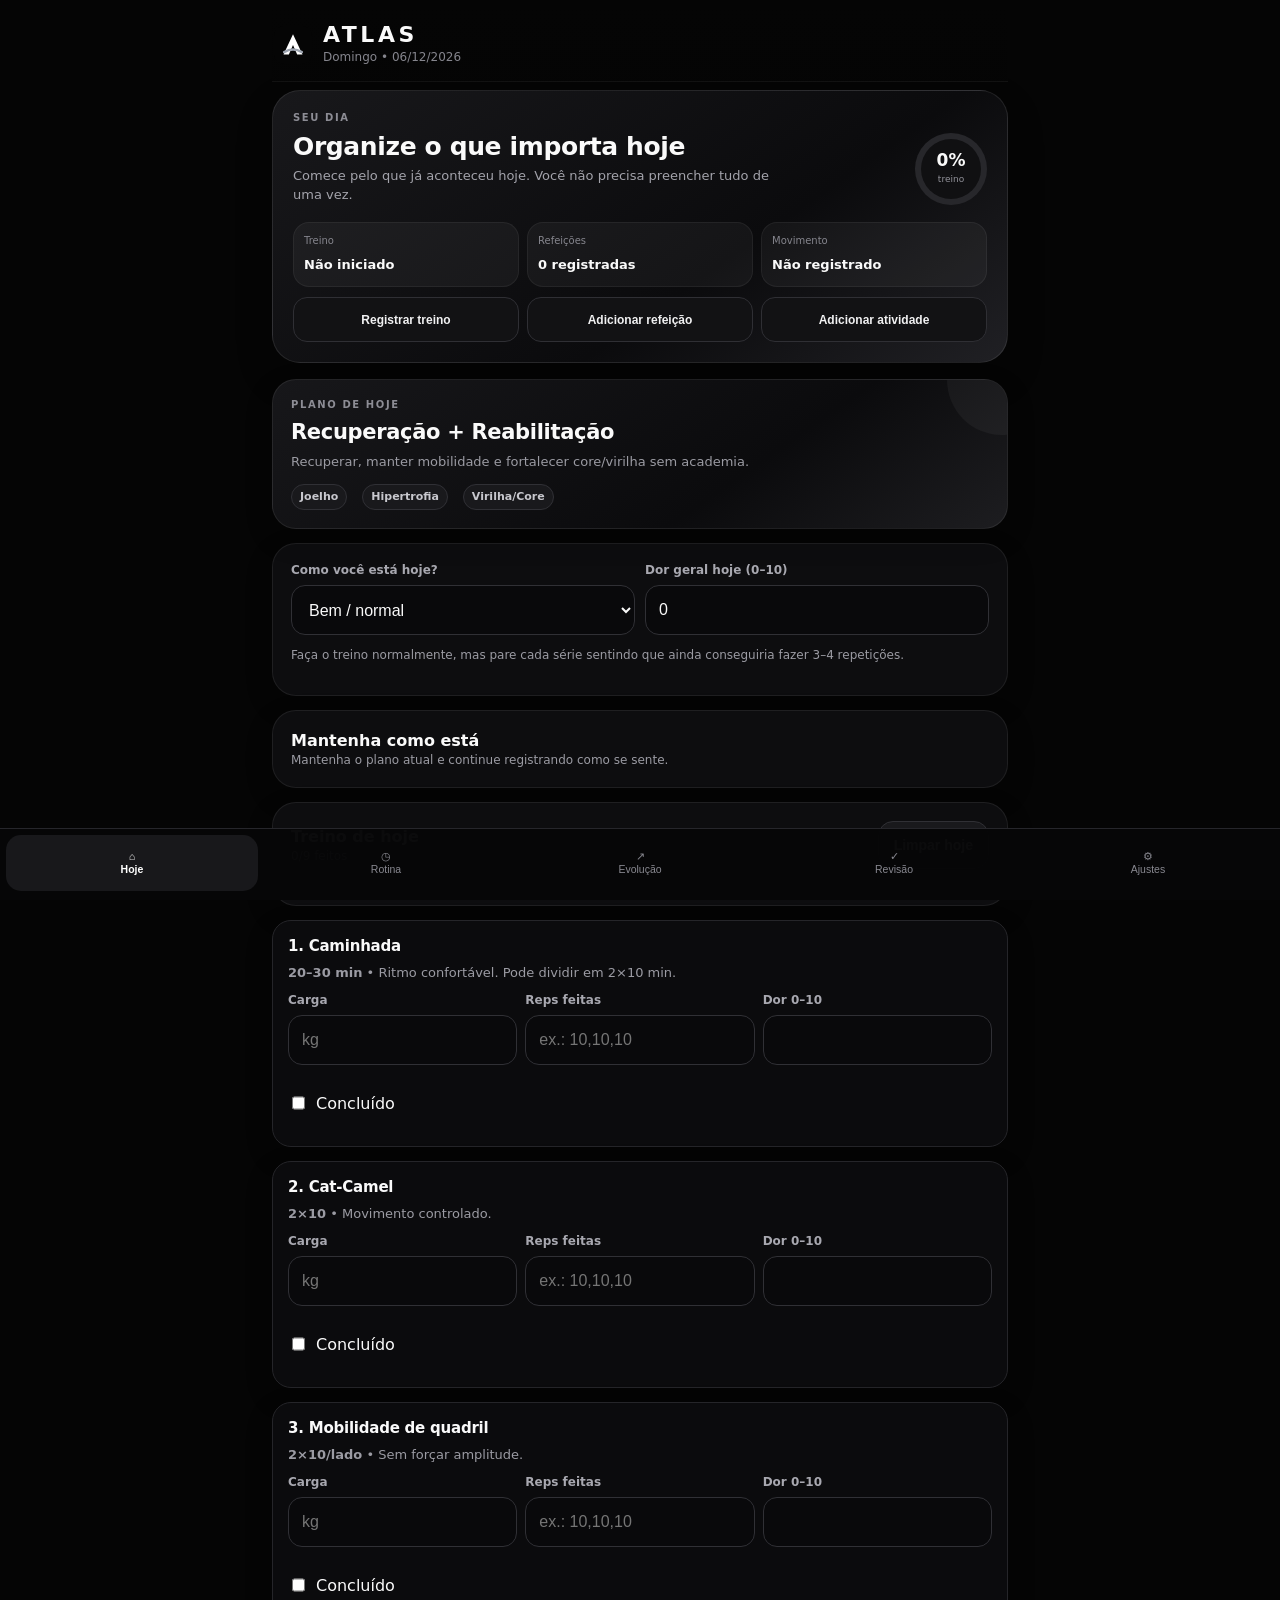
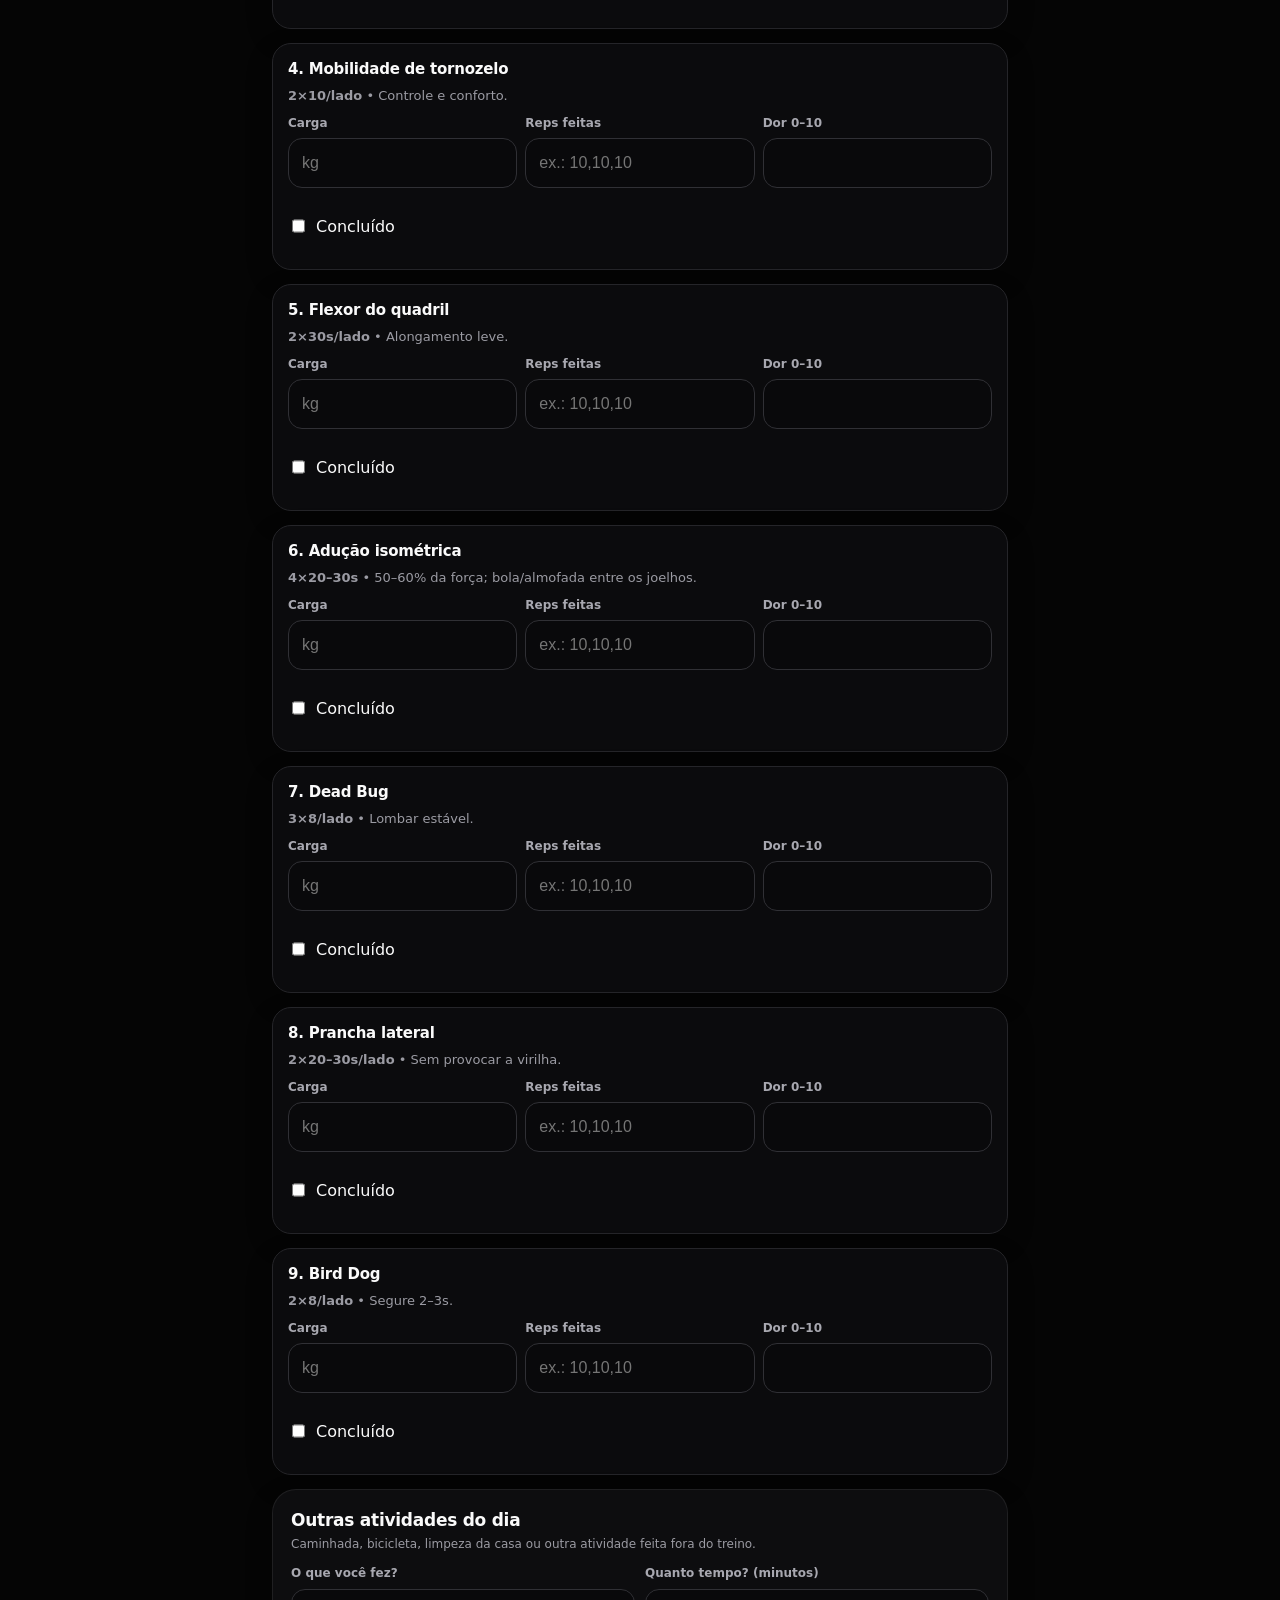
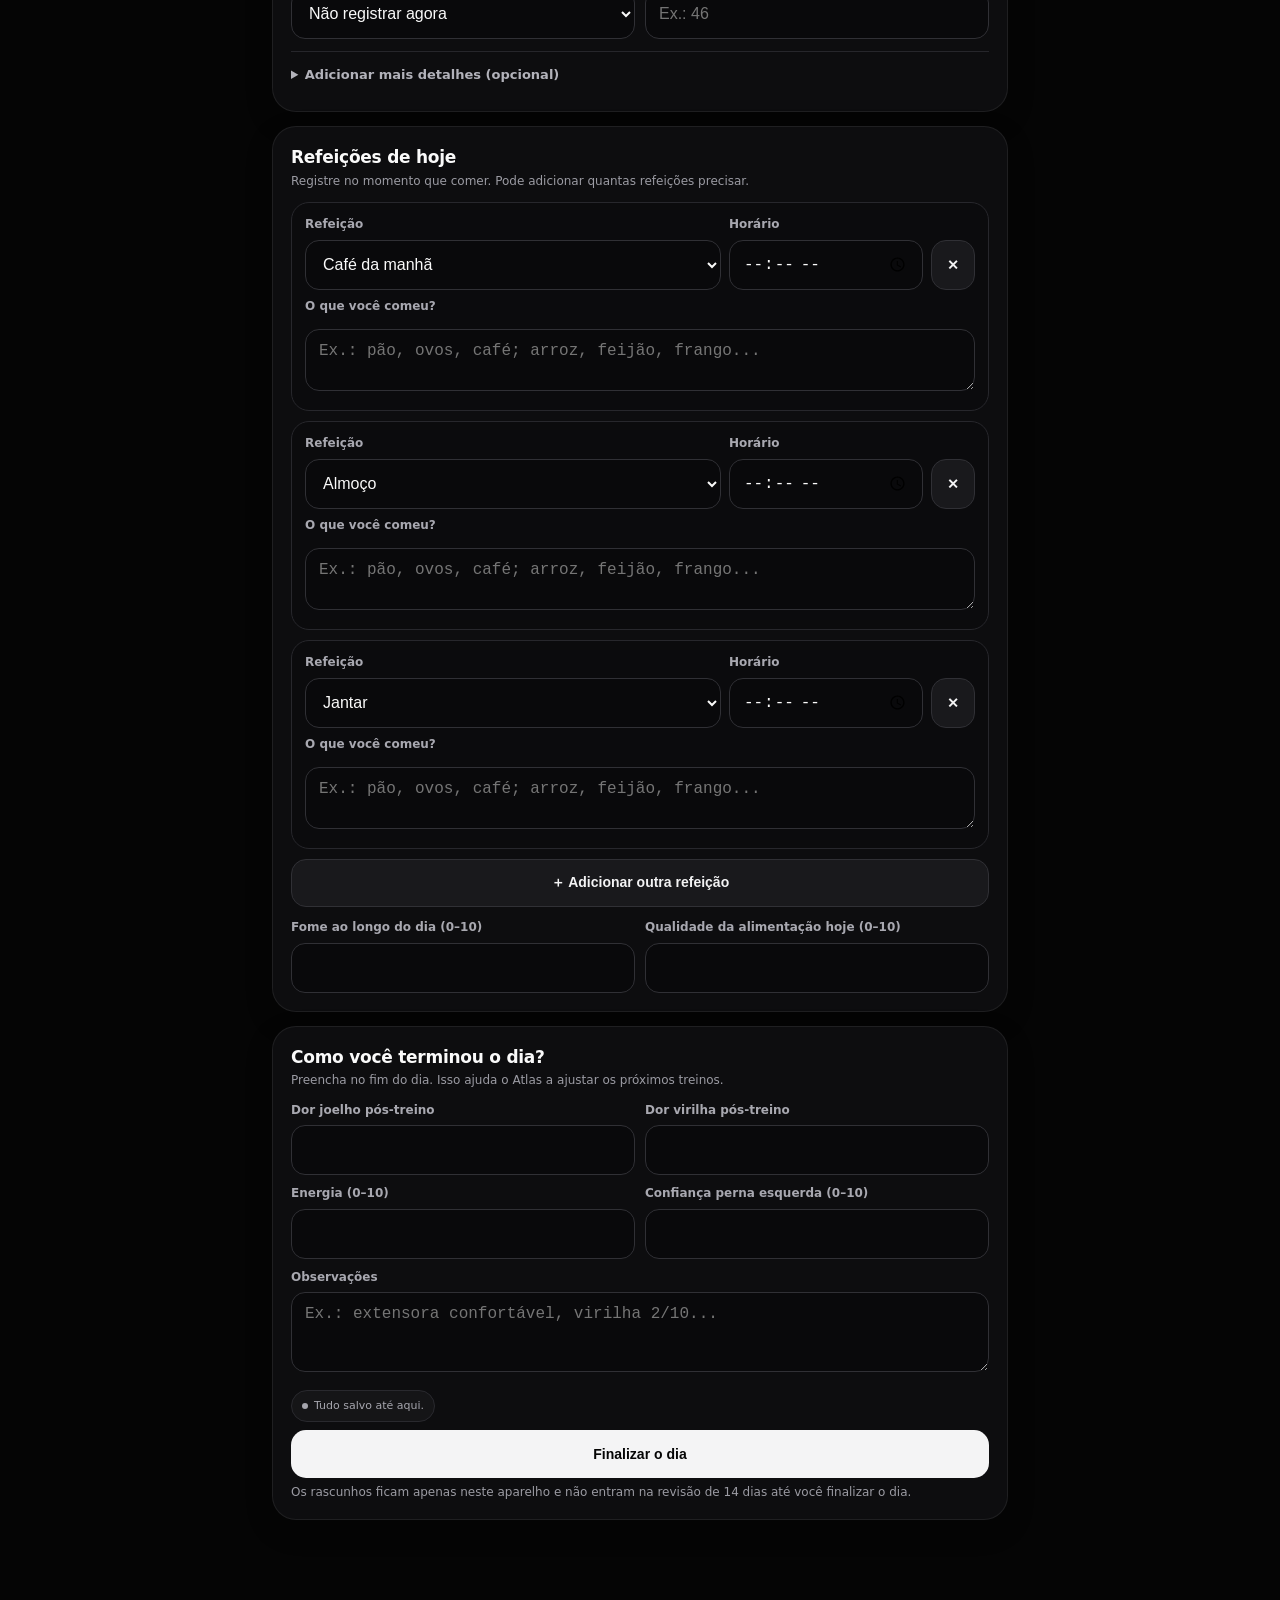
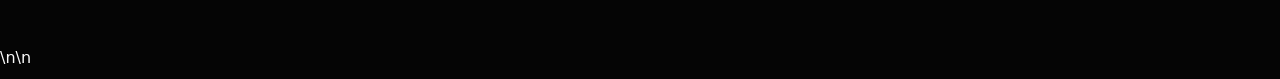
==== index.html @ 76e5fd18 "Atlas v4.0.1: adiciona OTA rápido direto do GitHub" ====
<!DOCTYPE html>
<html lang="pt-BR">
<head>
<script data-atlas-shell="4.0.1">
(()=>{
  try{
    const current="4.0.1";
    const cachedVersion=localStorage.getItem("atlasShellVersion")||"";
    const cachedHtml=localStorage.getItem("atlasShellHtml")||"";
    const parts=v=>String(v).split(".").map(n=>parseInt(n,10)||0);
    const newer=(a,b)=>{const A=parts(a),B=parts(b);for(let i=0;i<Math.max(A.length,B.length);i++){const x=A[i]||0,y=B[i]||0;if(x!==y)return x>y}return false};
    if(cachedHtml && cachedVersion && newer(cachedVersion,current)){
      document.open();document.write(cachedHtml);document.close();
    }
  }catch(e){}
})();
</script>
<meta charset="utf-8">
<meta name="viewport" content="width=device-width,initial-scale=1,viewport-fit=cover">
<meta name="theme-color" content="#050505">
<meta name="application-name" content="Atlas">
<meta name="apple-mobile-web-app-title" content="Atlas">
<title>Atlas</title>
<style>
:root{--bg:#0b1020;--card:#121a2d;--card2:#18223a;--text:#f8fafc;--muted:#9ca3af;--accent:#22c55e;--blue:#38bdf8;--warn:#f59e0b;--danger:#ef4444;--line:#26334f}
*{box-sizing:border-box} body{margin:0;font-family:system-ui,-apple-system,Segoe UI,Roboto,Arial,sans-serif;background:linear-gradient(180deg,#08111f,#0b1020 30%,#0b1020);color:var(--text)}
.app{max-width:820px;margin:auto;padding:14px 14px 90px} header{position:sticky;top:0;z-index:10;background:rgba(11,16,32,.94);backdrop-filter:blur(10px);padding:10px 0 12px}
h1{font-size:22px;margin:0 0 4px}.subtitle{color:var(--muted);font-size:13px}.card{background:var(--card);border:1px solid var(--line);border-radius:18px;padding:16px;margin:12px 0;box-shadow:0 8px 24px rgba(0,0,0,.18)}
.hero{background:linear-gradient(135deg,#172554,#0f172a 50%,#052e16)}.row{display:flex;gap:10px;flex-wrap:wrap}.metric{flex:1;min-width:130px;background:var(--card2);border-radius:14px;padding:12px}.metric b{display:block;font-size:22px;margin-top:3px}.small{font-size:12px;color:var(--muted)}
.tabs{display:flex;gap:8px;overflow:auto;padding:6px 0 2px}.tab{white-space:nowrap;border:1px solid var(--line);background:#0f172a;color:var(--text);padding:10px 13px;border-radius:999px;cursor:pointer}.tab.active{background:var(--accent);color:#07120a;border-color:var(--accent);font-weight:700}
section{display:none}section.active{display:block}.btn{border:0;border-radius:12px;padding:11px 14px;font-weight:700;cursor:pointer;background:var(--accent);color:#06220f}.btn.secondary{background:#24314e;color:var(--text)}.btn.warn{background:var(--warn);color:#241500}.btn.danger{background:var(--danger);color:white}.btn.full{width:100%}
.day-card{border-left:4px solid var(--blue)}.exercise{background:#0f172a;border:1px solid var(--line);border-radius:14px;padding:12px;margin:10px 0}.exercise.done{opacity:.62;border-color:#1f7a46}.exercise h4{margin:0 0 6px;font-size:15px}.meta{color:var(--muted);font-size:13px;margin-bottom:9px}
.exercise-grid{display:grid;grid-template-columns:1fr 1fr 1fr;gap:8px}input,select,textarea{width:100%;background:#0b1326;color:var(--text);border:1px solid #31405e;border-radius:10px;padding:9px}label{font-size:11px;color:var(--muted);display:block;margin-bottom:4px}.checkline{display:flex;align-items:center;gap:8px;margin-top:10px}.checkline input{width:auto}
.badge{display:inline-block;padding:4px 8px;border-radius:999px;font-size:11px;font-weight:700;margin-right:5px}.green{background:#143d25;color:#86efac}.yellow{background:#4b350c;color:#fde68a}.red{background:#4c1515;color:#fecaca}.blue{background:#103349;color:#bae6fd}.progress{height:10px;background:#1c2944;border-radius:99px;overflow:hidden}.progress>div{height:100%;background:linear-gradient(90deg,var(--accent),var(--blue));width:0}.notice{border-left:4px solid var(--warn);background:#2b210c;padding:12px;border-radius:12px;color:#fde7aa}.grid2{display:grid;grid-template-columns:1fr 1fr;gap:10px}
table{width:100%;border-collapse:collapse;font-size:13px}th,td{border-bottom:1px solid var(--line);padding:9px;text-align:left}th{color:#cbd5e1}.bottomnav{position:fixed;bottom:0;left:0;right:0;background:rgba(9,14,28,.97);border-top:1px solid var(--line);display:flex;justify-content:center;z-index:20}.bottomnav button{flex:1;max-width:170px;background:none;border:0;color:#cbd5e1;padding:12px 6px;font-size:12px}.bottomnav button.active{color:#86efac;font-weight:800}hr{border:0;border-top:1px solid var(--line);margin:16px 0}
@media(max-width:560px){.exercise-grid,.grid2{grid-template-columns:1fr}.app{padding-left:10px;padding-right:10px}.metric{min-width:46%}}

.update-toast{position:fixed;left:12px;right:12px;bottom:72px;z-index:50;max-width:796px;margin:auto;background:#172554;border:1px solid #3b82f6;border-radius:14px;padding:12px;box-shadow:0 10px 30px rgba(0,0,0,.35);display:none;align-items:center;gap:10px}.update-toast.show{display:flex}.update-toast .msg{flex:1;font-size:13px}.version-pill{display:inline-block;font-size:11px;padding:3px 7px;border-radius:999px;background:#0f2f1f;color:#86efac;margin-left:6px}

.routine-line{display:grid;grid-template-columns:96px 1fr;gap:10px;padding:10px 0;border-bottom:1px solid var(--line)}
.routine-line:last-child{border-bottom:0}.routine-time{font-weight:800;color:#bae6fd}
.adaptive-banner{border-left:4px solid var(--accent);background:#10281d;padding:12px;border-radius:12px;margin:12px 0}
.review-good{border-left-color:var(--accent)}.review-watch{border-left-color:var(--warn);background:#2b210c}.review-recovery{border-left-color:var(--danger);background:#351616}
.review-grid{display:grid;grid-template-columns:repeat(2,1fr);gap:8px}.review-stat{background:var(--card2);padding:10px;border-radius:12px}
.copybox{white-space:pre-wrap;background:#0b1326;border:1px solid #31405e;border-radius:12px;padding:10px;font-size:12px;color:#dbeafe}
@media(max-width:560px){.routine-line{grid-template-columns:80px 1fr}.review-grid{grid-template-columns:1fr 1fr}}


.brand{display:flex;align-items:center;gap:10px;margin-bottom:4px}
.brand-mark{width:34px;height:34px;flex:0 0 34px}
.brand-name{font-size:24px;font-weight:900;letter-spacing:.14em;line-height:1}
.brand-meta{display:flex;align-items:center;gap:8px}


/* Atlas v4.0.1 — identidade monocromática */
:root{--bg:#050505;--card:#101010;--card2:#18181b;--text:#fafafa;--muted:#a1a1aa;--accent:#f4f4f5;--blue:#d4d4d8;--warn:#a3a3a3;--danger:#737373;--line:#2a2a2e}
body{background:#050505;color:var(--text)}
header{background:rgba(5,5,5,.96);border-bottom:1px solid #18181b}
.card{background:#101010;border-color:#27272a;box-shadow:0 8px 24px rgba(0,0,0,.28)}
.hero{background:linear-gradient(145deg,#171717,#0a0a0a 68%,#202020)}
.metric,.review-stat{background:#18181b}
.tab{background:#111113;border-color:#303036;color:#d4d4d8}
.tab.active{background:#f4f4f5;color:#050505;border-color:#f4f4f5}
.btn{background:#f4f4f5;color:#050505}
.btn.secondary{background:#27272a;color:#fafafa;border:1px solid #3f3f46}
.btn.warn{background:#a3a3a3;color:#050505}
.btn.danger{background:#3f3f46;color:#fff;border:1px solid #71717a}
.day-card{border-left-color:#d4d4d8}
.exercise{background:#0b0b0c;border-color:#27272a}
.exercise.done{opacity:.72;border-color:#737373}
input,select,textarea{background:#09090b;color:#fafafa;border-color:#3f3f46}
.green,.yellow,.red,.blue{background:#1c1c1f;color:#e4e4e7;border:1px solid #3f3f46}
.progress{background:#27272a}
.progress>div{background:linear-gradient(90deg,#a1a1aa,#fafafa)}
.notice{border-left-color:#a3a3a3;background:#171717;color:#e5e5e5}
.bottomnav{background:rgba(5,5,5,.98);border-top-color:#27272a}
.bottomnav button{color:#a1a1aa}
.bottomnav button.active{color:#fff}
.update-toast{background:#111;border-color:#71717a}
.version-pill{background:#27272a;color:#e4e4e7;border:1px solid #3f3f46}
.routine-time{color:#f4f4f5}
.adaptive-banner,.review-good,.review-watch,.review-recovery{border-left-color:#a3a3a3;background:#171717}
.copybox{background:#09090b;border-color:#3f3f46;color:#e4e4e7}
.brand-mark rect{fill:#050505}.brand-mark path:first-of-type{fill:#fff}


/* Atlas v4.0.1 — responsividade e áreas seguras */
html,body{width:100%;min-height:100%;overflow-x:hidden}
body{-webkit-text-size-adjust:100%;text-size-adjust:100%}
.app{width:100%;max-width:820px;margin:0 auto;padding:12px 12px 104px}
header{top:0;padding:8px 0 10px;margin:0}
.brand{min-height:48px;gap:9px;margin-bottom:7px}
.brand-mark{width:36px;height:36px;flex-basis:36px}
.brand-meta{flex-wrap:wrap;row-gap:4px;column-gap:8px}
.brand-name{font-size:22px;letter-spacing:.13em}
.version-pill{margin-left:0}
.tabs{gap:8px;padding:8px 0 5px;scrollbar-width:none;-webkit-overflow-scrolling:touch;scroll-snap-type:x proximity}
.tabs::-webkit-scrollbar{display:none}
.tab{flex:0 0 auto;min-height:44px;padding:10px 16px;font-size:15px;scroll-snap-align:start}
.card{overflow-wrap:anywhere}
input,select,textarea{font-size:16px;min-height:50px;padding:12px}
textarea{min-height:96px;resize:vertical}
.bottomnav{min-height:66px;align-items:stretch;padding:6px 2px 8px}
.bottomnav button{min-width:0;max-width:none;padding:7px 2px;font-size:10.5px;line-height:1.18;white-space:nowrap;overflow:hidden;text-overflow:ellipsis}
.update-toast{bottom:82px}
@media(max-width:560px){
  .app{padding:10px 10px 100px}
  header{padding-top:6px}
  .brand{min-height:46px}
  .brand-name{font-size:21px}
  .brand-mark{width:34px;height:34px;flex-basis:34px}
  .version-pill{font-size:10px;padding:3px 6px}
  .tab{padding:10px 15px;font-size:14.5px}
  .card{padding:15px;border-radius:16px}
  .bottomnav{min-height:64px}
  .bottomnav button{font-size:10px}
}
@media(max-width:380px){
  .app{padding-left:8px;padding-right:8px}
  .brand-name{font-size:20px}
  .tab{padding:9px 13px;font-size:14px}
  .bottomnav button{font-size:9.5px;padding-left:1px;padding-right:1px}
}


.meal-row{background:#0b0b0c;border:1px solid #27272a;border-radius:14px;padding:12px;margin:10px 0}
.meal-head{display:grid;grid-template-columns:minmax(0,1.5fr) minmax(105px,.7fr) auto;gap:8px;align-items:end}
.meal-remove{min-width:44px;height:50px;padding:0 12px}
.meal-row textarea{margin-top:8px}
@media(max-width:560px){
  .meal-head{grid-template-columns:1fr 120px auto}
}
@media(max-width:390px){
  .meal-head{grid-template-columns:1fr 108px auto;gap:6px}
  .meal-remove{min-width:42px;padding:0 9px}
}


/* Atlas v4.0.1 — interface simples e orientada ao dia */
:root{
 --bg:#050505;--surface:#0d0d0f;--surface2:#151518;--surface3:#1d1d21;
 --text:#fafafa;--muted:#9b9ba3;--subtle:#707078;--line:#29292e;
 --accent:#f4f4f5;--ink:#080808;
}
html{scroll-behavior:smooth}
body{background:#050505;color:var(--text);line-height:1.45}
.app{max-width:760px;padding:10px 12px 112px}
header{background:linear-gradient(180deg,rgba(5,5,5,.99),rgba(5,5,5,.93));border-bottom:1px solid rgba(255,255,255,.05);padding:8px 2px 9px}
.tabs{display:none!important}
.brand{min-height:54px;margin:0;gap:11px}.brand-mark{width:38px;height:38px;flex-basis:38px}
.brand-name{font-size:22px;letter-spacing:.16em}.brand .subtitle{font-size:12px;color:#85858d;margin-top:3px}
.version-pill{display:none}
.card{background:var(--surface);border:1px solid rgba(255,255,255,.075);border-radius:24px;padding:18px;margin:14px 0;box-shadow:0 10px 28px rgba(0,0,0,.18)}
.hero{background:linear-gradient(145deg,#17171a,#0b0b0d 64%,#1d1d20)}
h2,h3,h4{letter-spacing:-.015em}h3{font-size:17px}.small{color:var(--muted);line-height:1.45}
label{font-size:12px;color:#a8a8b0;font-weight:650;margin-bottom:6px}
input,select,textarea{background:#09090b;border:1px solid #303035;border-radius:14px;min-height:50px;padding:12px 13px;font-size:16px}
input:focus,select:focus,textarea:focus{outline:none;border-color:#6b6b74;background:#0d0d10}
.btn{border-radius:15px;min-height:48px;padding:12px 15px;font-size:14px}.btn.secondary{background:#19191c;border-color:#303035;color:#f3f3f4}
.btn.danger{background:#18181a;border-color:#343438;color:#d9d9dd}.btn:disabled{opacity:.5}
.lifestyle-hero{margin:8px 0 16px;padding:20px;border-radius:28px;background:linear-gradient(145deg,#18181b 0%,#0b0b0d 62%,#202024 100%);border:1px solid rgba(255,255,255,.09);box-shadow:0 16px 36px rgba(0,0,0,.24)}
.eyebrow{font-size:10px;font-weight:800;letter-spacing:.16em;text-transform:uppercase;color:#8d8d95}
.hero-row{display:flex;align-items:center;justify-content:space-between;gap:18px;margin-top:7px}.hero-row h2{font-size:25px;line-height:1.08;margin:0 0 7px}
.hero-copy{font-size:13px;color:#a3a3ab;max-width:490px}
.workout-ring{width:72px;height:72px;flex:0 0 72px;border-radius:50%;display:grid;place-items:center;background:conic-gradient(#f4f4f5 var(--ring,0%),#27272b 0);position:relative}
.workout-ring:after{content:"";position:absolute;inset:6px;border-radius:50%;background:#101012}.workout-ring>div{position:relative;z-index:1;text-align:center;line-height:1}
.workout-ring strong{display:block;font-size:17px}.workout-ring span{font-size:9px;color:#92929a}
.snapshot-grid{display:grid;grid-template-columns:repeat(3,1fr);gap:8px;margin-top:17px}
.snapshot-item{background:rgba(255,255,255,.045);border:1px solid rgba(255,255,255,.06);border-radius:16px;padding:11px 10px}
.snapshot-item span{display:block;font-size:10px;color:#85858d;margin-bottom:4px}.snapshot-item b{font-size:13px;font-weight:750}
.quick-actions{display:grid;grid-template-columns:repeat(3,1fr);gap:8px;margin-top:10px}
.quick-action{min-height:45px;border:1px solid #2f2f34;background:#121214;color:#f1f1f2;border-radius:14px;font-weight:750;font-size:12px;padding:9px 8px}
.quick-action:active{transform:scale(.985)}
.focus-card{position:relative;overflow:hidden}.focus-card:before{content:"";position:absolute;width:110px;height:110px;border-radius:50%;right:-50px;top:-55px;background:rgba(255,255,255,.045)}
.focus-card h2{font-size:21px}.focus-card .badge{background:#19191c;color:#c8c8ce;border-color:#303035}
.section-heading{display:flex;align-items:flex-start;justify-content:space-between;gap:12px;margin-bottom:12px}.section-heading h3{margin:0 0 3px}
.save-state{display:inline-flex;align-items:center;gap:6px;margin-top:12px;padding:7px 10px;background:#151517;border:1px solid #29292e;border-radius:999px;font-size:11px;color:#a6a6ae}
.save-state:before{content:"";width:6px;height:6px;border-radius:50%;background:#a5a5ad}
.progress{height:8px;background:#242428}.progress>div{background:#f5f5f5}
.exercise{background:#0b0b0d;border-color:#252529;border-radius:19px;padding:15px}.exercise h4{font-size:15px}.exercise.done{opacity:.66}.checkline input{accent-color:#f4f4f5}
.meal-row{background:#0b0b0d;border-color:#27272c;border-radius:18px;padding:13px}
.optional-details{margin-top:12px;border-top:1px solid #26262b;padding-top:10px}.optional-details summary{cursor:pointer;color:#b2b2ba;font-weight:750;font-size:13px;padding:4px 0 9px}
.section-switch{position:sticky;top:70px;z-index:8;display:grid;grid-template-columns:1fr 1fr;gap:4px;background:rgba(12,12,14,.94);backdrop-filter:blur(12px);border:1px solid #28282c;border-radius:16px;padding:4px;margin:8px 0 14px}
.section-switch button{border:0;background:transparent;color:#92929a;border-radius:12px;min-height:40px;font-weight:750}.section-switch button.active{background:#f2f2f3;color:#080808}
.settings-intro h2{font-size:22px;margin:3px 0 6px}
.settings-fold{padding:0;overflow:hidden}.settings-fold details{padding:0}.settings-fold summary{list-style:none;cursor:pointer;padding:17px 18px;font-weight:800;display:flex;align-items:center;justify-content:space-between}
.settings-fold summary::-webkit-details-marker{display:none}.settings-fold summary:after{content:"›";font-size:22px;color:#8d8d95;transform:rotate(90deg);transition:.15s}.settings-fold details[open] summary:after{transform:rotate(-90deg)}
.settings-body{padding:0 18px 18px;border-top:1px solid #242429}.settings-body>.small:first-child{margin-top:14px}
.bottomnav{min-height:72px;padding:6px 6px 9px;background:rgba(7,7,8,.98);border-top:1px solid #26262b;gap:2px}
.bottomnav button{max-width:none;min-width:0;min-height:54px;border-radius:15px;padding:6px 2px;color:#888890;font-size:10.5px;line-height:1.2}
.bottomnav button.active{background:#18181b;color:#fff;font-weight:800}
.notice{background:#121214;border-left:0;border:1px solid #2c2c31;color:#d8d8dd}
.review-grid{gap:8px}.review-stat{background:#151518;border:1px solid #252529;border-radius:16px;padding:11px}
table{font-size:12.5px}th{color:#a9a9b0}th,td{padding:10px 7px}
@media(max-width:560px){
 .app{padding:8px 10px 108px}.card{padding:16px;border-radius:21px}.lifestyle-hero{padding:18px}
 .hero-row h2{font-size:23px}.workout-ring{width:66px;height:66px;flex-basis:66px}
 .snapshot-grid{grid-template-columns:repeat(3,1fr)}.snapshot-item{padding:10px 8px}.snapshot-item b{font-size:12px}
 .quick-action{font-size:11.5px}.bottomnav button{font-size:10px}
}
@media(max-width:390px){.hero-row{gap:10px}.snapshot-grid{grid-template-columns:1fr 1fr}.quick-actions{grid-template-columns:1fr 1fr}.quick-action:last-child{grid-column:1/-1}}

</style>

<link rel="manifest" href="./manifest-v301.webmanifest?v=302">
<link rel="icon" href="./assets/icons/icon-atlas-v301-192.png?v=302" type="image/png">
<link rel="apple-touch-icon" href="./assets/icons/icon-atlas-v301-192.png?v=302">
<meta name="mobile-web-app-capable" content="yes">
<meta name="apple-mobile-web-app-capable" content="yes">
<meta name="apple-mobile-web-app-status-bar-style" content="black-translucent">
</head>
<body>
<div class="app">
<header><div class="brand"><svg class="brand-mark" viewBox="0 0 64 64" aria-hidden="true"><rect width="64" height="64" rx="16" fill="#050505"/><path d="M16 48 32 14 48 48h-9l-7-16-7 16z" fill="#fff"/><path d="M17 44Q32 35 47 44" fill="none" stroke="#9ca3af" stroke-width="4" stroke-linecap="round"/></svg><div><div class="brand-meta"><div class="brand-name">ATLAS</div><span class="version-pill" id="appVersion">v4.0.1</span></div><div class="subtitle" id="todayLabel"></div></div></div><div class="tabs"><button class="tab active" data-tab="home">Hoje</button><button class="tab" data-tab="week">Semana</button><button class="tab" data-tab="routine">Rotina</button><button class="tab" data-tab="progress">Progresso</button><button class="tab" data-tab="review">14 dias</button><button class="tab" data-tab="settings">Ajustes</button></div></header>
<section id="home" class="active">
<div class="lifestyle-hero" id="daySummary">
  <div class="eyebrow">Seu dia</div>
  <div class="hero-row">
    <div>
      <h2 id="summaryGreeting">Organize o que importa hoje</h2>
      <div class="hero-copy" id="summaryMessage">Registre aos poucos. O Atlas salva seu rascunho automaticamente.</div>
    </div>
    <div class="workout-ring" id="summaryRing" style="--ring:0%"><div><strong id="summaryPercent">0%</strong><span>treino</span></div></div>
  </div>
  <div class="snapshot-grid">
    <div class="snapshot-item"><span>Treino</span><b id="summaryWorkout">Não iniciado</b></div>
    <div class="snapshot-item"><span>Refeições</span><b id="summaryMeals">0 registradas</b></div>
    <div class="snapshot-item"><span>Movimento</span><b id="summaryActivity">Não registrado</b></div>
  </div>
  <div class="quick-actions">
    <button type="button" class="quick-action" data-scroll="todayWorkout">Registrar treino</button>
    <button type="button" class="quick-action" data-scroll="mealsCard">Adicionar refeição</button>
    <button type="button" class="quick-action" data-scroll="activityCard">Adicionar atividade</button>
  </div>
</div>
<div class="card hero focus-card"><div class="eyebrow">Plano de hoje</div><h2 id="todayTitle" style="margin:4px 0 6px"></h2><div id="todayObjective" class="subtitle"></div><div class="row" style="margin-top:12px"><span class="badge green">Joelho</span><span class="badge blue">Hipertrofia</span><span class="badge yellow">Virilha/Core</span></div></div>
<div class="card"><div class="grid2"><div><label>Como você está hoje?</label><select id="sleepMode"><option value="normal">Bem / normal</option><option value="tired">Cansado</option><option value="exhausted">Muito cansado</option></select></div><div><label>Dor geral hoje (0–10)</label><input id="dailyPain" type="number" min="0" max="10" value="0"></div></div><p class="small" id="sleepAdvice"></p></div>
<div id="adaptiveHome"></div><div class="card" id="workoutProgressCard"><div style="display:flex;justify-content:space-between;align-items:center;gap:12px"><div><b>Treino de hoje</b><div class="small" id="progressText"></div></div><button class="btn secondary" id="resetToday">Limpar hoje</button></div><div class="progress" style="margin-top:10px"><div id="progressBar"></div></div></div>
<div id="todayWorkout"></div>
<div class="card" id="activityCard">
  <div class="section-heading"><div><h3>Outras atividades do dia</h3><div class="small">Caminhada, bicicleta, limpeza da casa ou outra atividade feita fora do treino.</div></div></div>
  <div class="grid2">
    <div><label>O que você fez?</label>
      <select id="extraActivityType">
        <option value="">Não registrar agora</option>
        <option value="Caminhada">Caminhada</option><option value="Bicicleta">Bicicleta</option>
        <option value="Futebol">Futebol</option><option value="Limpeza da casa">Limpeza da casa</option><option value="Outro">Outro</option>
      </select>
    </div>
    <div><label>Quanto tempo? (minutos)</label><input id="extraActivityMin" type="number" min="0" step="1" placeholder="Ex.: 46"></div>
  </div>
  <details class="optional-details">
    <summary>Adicionar mais detalhes (opcional)</summary>
    <div class="grid2">
      <div><label>Intensidade</label><select id="extraActivityIntensity"><option value="">Não informar</option><option value="Leve">Leve</option><option value="Moderada">Moderada</option><option value="Intensa">Intensa</option></select></div>
      <div><label>Distância total (km)</label><input id="extraActivityKm" type="number" min="0" step="0.1" placeholder="Ex.: 3,2"></div>
      <div><label>Quantas vezes / trechos?</label><input id="extraActivityBouts" type="number" min="1" step="1" placeholder="Ex.: 4"></div>
      <div><label>Quanto cansou? (0–10)</label><input id="extraActivityRpe" type="number" min="0" max="10" step="1" placeholder="Opcional"></div>
    </div>
    <label style="margin-top:10px">Observação</label><textarea id="extraActivityNotes" rows="2" placeholder="Ex.: fui e voltei do trabalho a pé durante o dia."></textarea>
  </details>
</div><div class="card" id="mealsCard">
  <div class="section-heading"><div><h3>Refeições de hoje</h3><div class="small">Registre no momento que comer. Pode adicionar quantas refeições precisar.</div></div></div>
  <div id="mealList"></div>
  <button class="btn secondary full" id="addMealBtn" type="button">＋ Adicionar outra refeição</button>
  <div class="grid2" style="margin-top:12px">
    <div><label>Fome ao longo do dia (0–10)</label><input id="hungerDay" type="number" min="0" max="10"></div>
    <div><label>Qualidade da alimentação hoje (0–10)</label><input id="foodQuality" type="number" min="0" max="10"></div>
  </div>
</div><div class="card" id="checkoutCard"><div class="section-heading"><div><h3>Como você terminou o dia?</h3><div class="small">Preencha no fim do dia. Isso ajuda o Atlas a ajustar os próximos treinos.</div></div></div><div class="grid2"><div><label>Dor joelho pós-treino</label><input id="kneePost" type="number" min="0" max="10"></div><div><label>Dor virilha pós-treino</label><input id="groinPost" type="number" min="0" max="10"></div><div><label>Energia (0–10)</label><input id="energyPost" type="number" min="0" max="10"></div><div><label>Confiança perna esquerda (0–10)</label><input id="leftConfidence" type="number" min="0" max="10"></div></div><label style="margin-top:10px">Observações</label><textarea id="dailyNotes" rows="3" placeholder="Ex.: extensora confortável, virilha 2/10..."></textarea><div id="draftStatus" class="save-state" aria-live="polite">Tudo salvo até aqui.</div><button class="btn full" id="saveDay" style="margin-top:8px">Finalizar o dia</button><div class="small" style="margin-top:6px">Os rascunhos ficam apenas neste aparelho e não entram na revisão de 14 dias até você finalizar o dia.</div></div>
</section>
<section id="week"></section>

<section id="routine">
  <div class="lifestyle-hero">
    <div class="eyebrow">Sua rotina</div>
    <div class="hero-row"><div><h2>Veja o dia e a semana sem complicação</h2><div class="hero-copy">Trabalho, treino, Duolingo, limpeza da casa e tempo livre organizados em um só lugar.</div></div></div>
  </div>
  <div class="card">
    <div class="section-heading"><div><h3>Preferências do dia</h3><div class="small">O Atlas usa isso para encaixar sua rotina de forma realista.</div></div></div>
    <div class="grid2">
      <div><label>Horário de almoço mais provável</label><select id="lunchSlot"><option value="12-13">12h–13h</option><option value="13-14">13h–14h</option></select></div>
      <div><label>Tempo para League of Legends</label><select id="lolGoal"><option value="2">2 partidas</option><option value="3">2–3 partidas</option></select></div>
    </div>
  </div>
  <div class="section-switch" id="routineSwitch">
    <button type="button" class="active" data-routine-view="agenda">Agenda</button>
    <button type="button" data-routine-view="training">Treinos da semana</button>
  </div>
  <div id="routineAgendaView"><div id="routineCards"></div></div>
  <div id="routineTrainingView" hidden><div id="weekCards"></div></div>
</section>

<section id="review">
  <div class="lifestyle-hero">
    <div class="eyebrow">A cada 14 dias</div>
    <div class="hero-row"><div><h2>Veja o que está funcionando</h2><div class="hero-copy">O Atlas junta seus registros de treino, dor, cansaço, alimentação e outras atividades para decidir se é melhor manter, avançar aos poucos ou reduzir o ritmo.</div></div></div>
  </div>
  <div id="reviewStatus"></div>
  <div class="card">
    <div class="section-heading"><div><h3>Fazer revisão agora</h3><div class="small">Você também pode esperar a revisão automática de sábado.</div></div></div>
    <button class="btn full" id="runReviewNow">Revisar os últimos 14 dias</button>
    <button class="btn secondary full" id="copyReview" style="margin-top:8px">Copiar resumo para analisar no ChatGPT</button>
  </div>
  <div class="card"><div class="section-heading"><div><h3>Revisões anteriores</h3><div class="small">Um histórico simples das últimas decisões do Atlas.</div></div></div><div id="reviewHistory"></div></div>
</section>

<section id="progress">
  <div class="lifestyle-hero">
    <div class="eyebrow">Evolução</div>
    <div class="hero-row"><div><h2>Acompanhe mudanças ao longo do tempo</h2><div class="hero-copy">Você não precisa preencher tudo sempre. Registre medidas quando fizer sentido e acompanhe os dias que já finalizou.</div></div></div>
  </div>
  <div class="card">
    <div class="section-heading"><div><h3>Registrar medidas</h3><div class="small">Use a mesma forma de medir para facilitar a comparação.</div></div></div>
    <div class="grid2"><div><label>Peso (kg)</label><input id="bodyWeight" type="number" step="0.1"></div><div><label>Coxa esquerda (cm)</label><input id="leftThigh" type="number" step="0.1"></div><div><label>Coxa direita (cm)</label><input id="rightThigh" type="number" step="0.1"></div><div><label>Cintura (cm)</label><input id="waist" type="number" step="0.1"></div></div>
    <button class="btn full" id="saveMeasures" style="margin-top:10px">Salvar medidas</button>
  </div>
  <div class="card"><div class="section-heading"><div><h3>Últimos registros</h3><div class="small">Treinos finalizados e medidas mais recentes.</div></div></div><div id="history"></div></div>
  <div class="card notice"><b>Quando não vale a pena insistir:</b><br>se a dor aumentar, chegar a 5/10 ou mais, durar pior por mais de 24 horas, aparecer inchaço no joelho ou surgir caroço/inchaço na virilha, pare de forçar e procure avaliação presencial.</div>
</section>
<section id="settings">
  <div class="lifestyle-hero settings-intro">
    <div class="eyebrow">Ajustes</div>
    <h2>Controle o Atlas sem termos técnicos</h2>
    <div class="hero-copy">As opções menos usadas ficam fechadas para deixar esta tela mais simples.</div>
  </div>

  <div class="card settings-fold" id="manualUpdateCard"><details open><summary>Atualizar o Atlas</summary><div class="settings-body">
    <div class="small">Versão neste aparelho: <b id="manualCurrentVersion">v4.0.1</b>. O Atlas consulta diretamente o repositório para não depender da demora do GitHub Pages. Seus registros não são apagados.</div>
    <button class="btn full" id="forceUpdateBtn" type="button" style="margin-top:12px">Buscar atualização</button>
    <div class="small" id="manualUpdateStatus" style="margin-top:9px">Pronto para verificar.</div>
  </div></details></div>

  <div class="card settings-fold"><details><summary>Salvar ou recuperar meus dados</summary><div class="settings-body">
    <div class="small">O backup guarda seus registros, rascunhos, medidas e revisões em um arquivo.</div>
    <button class="btn full" id="exportBackupBtn" style="margin-top:12px">Salvar uma cópia dos meus dados</button>
    <button class="btn secondary full" id="importBackupBtn" style="margin-top:8px">Recuperar dados de um arquivo</button>
    <input id="importBackupFile" type="file" accept="application/json,.json" style="display:none"><div class="small" id="backupHint" style="margin-top:8px"></div>
  </div></details></div>

  <div class="card settings-fold" id="installCard"><details><summary>Instalar no celular</summary><div class="settings-body">
    <div class="small" id="installState">Verificando o estado de instalação…</div>
    <button class="btn full" id="installAppBtn" style="margin-top:12px">Instalar Atlas</button>
    <button class="btn secondary full" id="checkInstallBtn" style="margin-top:8px">Verificar novamente</button>
    <div class="small" id="installHint" style="margin-top:10px"></div>
  </div></details></div>

  <div class="card notice"><b>Rotina com sua filha ainda não está ativa.</b><div class="small">Ela só será aplicada quando você me avisar que ela nasceu.</div></div>

  <div class="card settings-fold"><details><summary>Minha rotina atual</summary><div class="settings-body"><ul>
    <li>Trabalho: 08h–17h, de segunda a sexta.</li>
    <li>Almoço: geralmente 12h–13h ou 13h–14h.</li>
    <li>Academia: depois das 17h; sábado à tarde, antes das 17h.</li>
    <li>Duolingo: pelo menos 15 minutos por dia.</li>
    <li>League of Legends: normalmente 2 partidas; uma 3ª quando não atrapalhar sono, treino ou recuperação.</li>
    <li>Limpeza da casa: geralmente no fim de quinta ou sexta; às vezes sábado de manhã.</li>
  </ul></div></details></div>

  <div class="card settings-fold"><details><summary>Regras do treino</summary><div class="settings-body"><ul>
    <li>Comece pela perna esquerda nos exercícios de um lado de cada vez.</li>
    <li>A esquerda recebe um pouco mais de trabalho, mas sem dobrar o treino.</li>
    <li>Dor até 2–3/10 pode ser aceitável se não estiver aumentando e melhorar depois.</li>
    <li>Se dormir mal, reduza uma série e não aumente carga.</li>
    <li>Se estiver muito cansado, faça apenas caminhada leve e mobilidade.</li>
    <li>Se perder um treino, continue a sequência A → B → C. Não tente compensar dois no mesmo dia.</li>
  </ul></div></details></div>

  <div class="card settings-fold"><details><summary>Plano de 12 semanas</summary><div class="settings-body">
    <table><tr><th>Período</th><th>Objetivo</th></tr><tr><td>1–4</td><td>Voltar ao ritmo e observar joelho/virilha.</td></tr><tr><td>5–8</td><td>Ganhar força e massa muscular, com atenção à perna esquerda.</td></tr><tr><td>9–12</td><td>Fortalecer movimentos de uma perna e preparar a volta ao futebol.</td></tr></table>
  </div></details></div>

  <div class="card settings-fold"><details><summary>Apagar todos os registros</summary><div class="settings-body">
    <div class="small">Use somente se quiser começar do zero. Esta ação não pode ser desfeita.</div>
    <button class="btn danger full" id="clearAll" style="margin-top:12px">Apagar tudo</button>
  </div></details></div>
</section>
</section>
</div>
<div class="update-toast" id="updateToast"><div class="msg"><b>Nova versão disponível</b><div class="small">O Atlas será atualizado sem apagar seus registros.</div></div><button class="btn" id="applyUpdate">Atualizar</button></div>
<nav class="bottomnav"><button data-nav="home" class="active">⌂<br>Hoje</button><button data-nav="routine">◷<br>Rotina</button><button data-nav="progress">↗<br>Evolução</button><button data-nav="review">✓<br>Revisão</button><button data-nav="settings">⚙<br>Ajustes</button></nav>
<script>
const days={
0:{name:"Domingo",title:"Recuperação + Reabilitação",objective:"Recuperar, manter mobilidade e fortalecer core/virilha sem academia.",exercises:[["Caminhada","20–30 min","Ritmo confortável. Pode dividir em 2×10 min."],["Cat-Camel","2×10","Movimento controlado."],["Mobilidade de quadril","2×10/lado","Sem forçar amplitude."],["Mobilidade de tornozelo","2×10/lado","Controle e conforto."],["Flexor do quadril","2×30s/lado","Alongamento leve."],["Adução isométrica","4×20–30s","50–60% da força; bola/almofada entre os joelhos."],["Dead Bug","3×8/lado","Lombar estável."],["Prancha lateral","2×20–30s/lado","Sem provocar a virilha."],["Bird Dog","2×8/lado","Segure 2–3s."]]},
1:{name:"Segunda",title:"Academia A — Quadríceps + Joelho",objective:"Principal estímulo de quadríceps, coxa esquerda e full body.",exercises:[["Bicicleta","5–7 min","Aquecimento leve."],["Agachamento sem peso","1×10","Amplitude confortável."],["Step-up baixo","1×10/lado","Ativação."],["Extensora leve","1×15","Somente aquecimento."],["Leg Press unilateral","E 4×10 • D 3×10","Comece por ~10–12,5 kg ou pare sentindo que ainda conseguiria fazer 3–4 repetições. Descida 3s."],["Step-up","E 4×10 • D 3×10","Peso corporal. Descida 3s."],["Stiff","3×10","Referência inicial ~20 kg. Controle."],["Extensora unilateral","2×12/lado","~8–10 kg ou carga confortável. 1s no topo, 3s descida."],["Adutora","2×15","~20–25 kg. Sem explosão."],["Supino máquina","3×10–12","Referência ~20 kg."],["Puxador frente","3×10–12","Referência ~25–30 kg."],["Pallof Press","3×10/lado","1–2s com braços estendidos."],["Cardio final","10 min","Bike/caminhada leve, se estiver bem."]]},
2:{name:"Terça",title:"Cardio + Virilha + Core",objective:"Ajudar na perda de gordura, capacidade aeróbica e fortalecimento da virilha/core.",exercises:[["Cardio leve","25–35 min","Bike, elíptico ou caminhada inclinada. Sem HIIT/corrida."],["Adução isométrica","4×30s","Força moderada."],["Adução leve máquina/polia","2×12","Somente se dor ≤3/10."],["Dead Bug","3×10","Controle."],["Prancha lateral","3×20–30s","Sem provocar virilha."],["Pallof Press","3×10/lado","Controle da pelve/tronco."]]},
3:{name:"Quarta",title:"Academia B — Posterior + Full Body",objective:"Posteriores, glúteos, tronco e manutenção do trabalho do joelho.",exercises:[["Bicicleta","5–7 min","Aquecimento."],["Agachamento Smith","3×8–10","Amplitude confortável. 3s descida."],["Mesa/Cadeira flexora","3×10–12","Controle."],["Hip Thrust","3×10–12","Segure 2s no topo."],["Abdutora","3×15","Carga moderada."],["Extensora unilateral","2×15","Carga leve/moderada."],["Supino inclinado/máquina","3×10","Controle."],["Remada máquina","3×10–12","Controle."],["Desenvolvimento máquina","2×10–12","Referência ~20 kg na volta."],["Elevação lateral","2×12–15","Leve/moderado."],["Prancha","3×30–40s","Respiração normal."]]},
4:{name:"Quinta",title:"Recuperação Ativa",objective:"Reduzir fadiga, manter mobilidade e preparar para sábado.",exercises:[["Caminhada","20–30 min","Leve."],["Mobilidade quadril","2×10/lado","Confortável."],["Mobilidade tornozelo","2×10/lado","Confortável."],["Cat-Camel","2×10","Controle."],["Alongamento leve","5–8 min","Quadríceps, posterior, panturrilha, flexor do quadril."],["Adução isométrica","3×20s","Somente se confortável."]]},
5:{name:"Sexta",title:"Livre / recuperação",objective:"Dia flexível para descanso, tarefas pessoais e recuperação.",exercises:[["Descanso","Livre","Se estiver bem, caminhada leve opcional. Não precisa compensar."]]},
6:{name:"Sábado",title:"Academia C — Hipertrofia de Pernas",objective:"Maior foco em hipertrofia das pernas e estímulo extra controlado para a coxa esquerda.",exercises:[["Bicicleta","5–7 min","Aquecimento."],["Leg Press unilateral","E 4×10 • D 3×10","Esquerda primeiro."],["Afundo com apoio","3×8/lado","Sem carga na 1ª semana. Priorize controle."],["Extensora unilateral","E 3×12 • D 2×12","Se dor >3/10, faça 2×12 em ambos."],["Flexora","3×10–12","Controle."],["Hip Thrust","3×10","Controle."],["Adutora","3×12–15","Carga confortável."],["Panturrilha","3×12–15","Pausa no topo."],["Supino máquina","2×12","Moderado."],["Puxador","2×12","Moderado."],["Dead Bug","3×10","Controle."],["Prancha lateral","2×30s/lado","Sem provocar virilha."]]}}
const today=new Date(),dateKey=today.toISOString().slice(0,10),dow=today.getDay();
function storage(){return JSON.parse(localStorage.getItem("atlasData")||'{"days":{},"drafts":{},"measures":[]}')}
function saveStorage(d){localStorage.setItem("atlasData",JSON.stringify(d))}
function getWorkingDay(){
  const data=storage(),finalized=data.days?.[dateKey]||{},draft=data.drafts?.[dateKey]||{};
  return {...finalized,...draft,exercises:{...(finalized.exercises||{}),...(draft.exercises||{})}};
}
function setDraftStatus(text){
  const el=document.getElementById("draftStatus");
  if(el)el.textContent=text;
}
const MEAL_TYPES=["Café da manhã","Lanche da manhã","Almoço","Lanche da tarde","Pré-treino","Pós-treino","Jantar","Ceia / pós-jantar","Outro"];

function legacyMeals(day){
  if(Array.isArray(day?.meals)) return day.meals.map(m=>({type:m.type||"",time:m.time||"",food:m.food||m.description||""}));
  const out=[];
  if(day?.breakfastFood) out.push({type:"Café da manhã",time:"",food:day.breakfastFood});
  if(day?.lunchFood) out.push({type:"Almoço",time:"",food:day.lunchFood});
  if(day?.dinnerFood) out.push({type:"Jantar",time:"",food:day.dinnerFood});
  return out;
}
function mealTypeOptions(selected=""){
  return '<option value="">Tipo da refeição</option>'+MEAL_TYPES.map(t=>`<option value="${t.replace(/"/g,"&quot;")}" ${t===selected?"selected":""}>${t}</option>`).join("");
}
function addMealRow(meal={},doAutosave=false){
  const list=document.getElementById("mealList"); if(!list)return;
  const row=document.createElement("div"); row.className="meal-row";
  row.innerHTML=`<div class="meal-head">
    <div><label>Refeição</label><select class="meal-type">${mealTypeOptions(meal.type||"")}</select></div>
    <div><label>Horário</label><input class="meal-time" type="time" value="${meal.time||""}"></div>
    <button type="button" class="btn secondary meal-remove" aria-label="Remover refeição">✕</button>
  </div>
  <label style="margin-top:8px">O que você comeu?</label>
  <textarea class="meal-food" rows="2" placeholder="Ex.: pão, ovos, café; arroz, feijão, frango..."></textarea>`;
  row.querySelector(".meal-food").value=meal.food||"";
  row.querySelectorAll("select,input,textarea").forEach(el=>{
    el.addEventListener("input",autosaveDraft);
    el.addEventListener("change",autosaveDraft);
  });
  row.querySelector(".meal-remove").onclick=()=>{row.remove();autosaveDraft();};
  list.appendChild(row);
  if(doAutosave) autosaveDraft();
}
function collectMeals(){
  return [...document.querySelectorAll(".meal-row")].map(row=>({
    type:row.querySelector(".meal-type")?.value||"",
    time:row.querySelector(".meal-time")?.value||"",
    food:(row.querySelector(".meal-food")?.value||"").trim()
  })).filter(m=>m.time||m.food);
}
function renderMeals(saved){
  const list=document.getElementById("mealList"); if(!list)return;
  list.innerHTML="";
  const meals=legacyMeals(saved);
  if(meals.length){ meals.forEach(m=>addMealRow(m,false)); }
  else {
    addMealRow({type:"Café da manhã"},false);
    addMealRow({type:"Almoço"},false);
    addMealRow({type:"Jantar"},false);
  }
}

function autosaveDraft(){
  const data=storage();data.drafts=data.drafts||{};data.drafts[dateKey]=data.drafts[dateKey]||{};
  Object.assign(data.drafts[dateKey],{
    sleep:sleepMode.value,
    dailyPain:dailyPain.value,
    kneePost:kneePost.value,
    groinPost:groinPost.value,
    energyPost:energyPost.value,
    leftConfidence:leftConfidence.value,
    notes:dailyNotes.value,
    meals:collectMeals(),
    hungerDay:window.hungerDay?hungerDay.value:"",
    foodQuality:window.foodQuality?foodQuality.value:"",
    extraActivityType:window.extraActivityType?extraActivityType.value:"",
    extraActivityIntensity:window.extraActivityIntensity?extraActivityIntensity.value:"",
    extraActivityKm:window.extraActivityKm?extraActivityKm.value:"",
    extraActivityMin:window.extraActivityMin?extraActivityMin.value:"",
    extraActivityBouts:window.extraActivityBouts?extraActivityBouts.value:"",
    extraActivityRpe:window.extraActivityRpe?extraActivityRpe.value:"",
    extraActivityNotes:window.extraActivityNotes?extraActivityNotes.value:"",
    draftUpdatedAt:new Date().toISOString()
  });
  saveStorage(data);
  const tm=new Date().toLocaleTimeString("pt-BR",{hour:"2-digit",minute:"2-digit"});
  setDraftStatus("Rascunho salvo às "+tm+".");updateHomeSummary();
}
function showTab(id){document.querySelectorAll("section").forEach(s=>s.classList.remove("active"));document.getElementById(id).classList.add("active");document.querySelectorAll(".tab").forEach(b=>b.classList.toggle("active",b.dataset.tab===id));document.querySelectorAll(".bottomnav button").forEach(b=>b.classList.toggle("active",b.dataset.nav===id))}
document.querySelectorAll(".tab").forEach(b=>b.onclick=()=>showTab(b.dataset.tab));document.querySelectorAll(".bottomnav button").forEach(b=>b.onclick=()=>showTab(b.dataset.nav));
document.querySelectorAll("[data-routine-view]").forEach(btn=>btn.addEventListener("click",()=>{
  document.querySelectorAll("[data-routine-view]").forEach(x=>x.classList.toggle("active",x===btn));
  const agenda=btn.dataset.routineView==="agenda";
  const a=document.getElementById("routineAgendaView"),t=document.getElementById("routineTrainingView");
  if(a)a.hidden=!agenda;if(t)t.hidden=agenda;
}));
document.querySelectorAll("[data-scroll]").forEach(btn=>btn.addEventListener("click",()=>{
  const target=document.getElementById(btn.dataset.scroll);if(target)target.scrollIntoView({behavior:"smooth",block:"start"});
}));
function updateHomeSummary(){
  const d=getWorkingDay(),total=days[dow].exercises.length,done=Object.values(d.exercises||{}).filter(x=>x.done).length;
  const pct=total?Math.round(done/total*100):0,meals=legacyMeals(d).filter(m=>m.food||m.time).length;
  const ring=document.getElementById("summaryRing");if(ring)ring.style.setProperty("--ring",pct+"%");
  const p=document.getElementById("summaryPercent");if(p)p.textContent=pct+"%";
  const w=document.getElementById("summaryWorkout");if(w)w.textContent=done?done+" de "+total+" feitos":"Não iniciado";
  const m=document.getElementById("summaryMeals");if(m)m.textContent=meals===1?"1 registrada":meals+" registradas";
  const a=document.getElementById("summaryActivity");if(a)a.textContent=d.extraActivityType?(d.extraActivityMin?d.extraActivityType+" • "+d.extraActivityMin+" min":d.extraActivityType):"Não registrado";
  const msg=document.getElementById("summaryMessage");
  if(msg){
    if(d.submittedAt) msg.textContent="Dia finalizado. Seus registros já entram no histórico.";
    else if(done||meals||d.extraActivityType) msg.textContent="Continue quando quiser. Seu rascunho está sendo salvo automaticamente.";
    else msg.textContent="Comece pelo que já aconteceu hoje. Você não precisa preencher tudo de uma vez.";
  }
}
function renderToday(){const d=days[dow];document.getElementById("todayLabel").textContent=`${d.name} • ${today.toLocaleDateString("pt-BR")}`;document.getElementById("todayTitle").textContent=d.title;document.getElementById("todayObjective").textContent=d.objective;const data=storage(),saved=getWorkingDay();sleepMode.value=saved.sleep||"normal";dailyPain.value=saved.dailyPain??0;kneePost.value=saved.kneePost??"";groinPost.value=saved.groinPost??"";energyPost.value=saved.energyPost??"";leftConfidence.value=saved.leftConfidence??"";dailyNotes.value=saved.notes??"";renderMeals(saved);if(window.hungerDay)hungerDay.value=saved.hungerDay??"";if(window.foodQuality)foodQuality.value=saved.foodQuality??"";if(window.extraActivityType)extraActivityType.value=saved.extraActivityType??"";if(window.extraActivityIntensity)extraActivityIntensity.value=saved.extraActivityIntensity??"";if(window.extraActivityKm)extraActivityKm.value=saved.extraActivityKm??"";if(window.extraActivityMin)extraActivityMin.value=saved.extraActivityMin??"";if(window.extraActivityBouts)extraActivityBouts.value=saved.extraActivityBouts??"";if(window.extraActivityRpe)extraActivityRpe.value=saved.extraActivityRpe??"";if(window.extraActivityNotes)extraActivityNotes.value=saved.extraActivityNotes??"";updateSleepAdvice();const wrap=document.getElementById("todayWorkout");wrap.innerHTML="";d.exercises.forEach((e,i)=>{const done=saved.exercises?.[i]?.done||false,ex=saved.exercises?.[i]||{},div=document.createElement("div");div.className="card exercise"+(done?" done":"");div.innerHTML=`<h4>${i+1}. ${e[0]}</h4><div class="meta"><b>${e[1]}</b> • ${e[2]}</div><div class="exercise-grid"><div><label>Carga</label><input data-i="${i}" data-f="load" value="${ex.load||""}" placeholder="kg"></div><div><label>Reps feitas</label><input data-i="${i}" data-f="reps" value="${ex.reps||""}" placeholder="ex.: 10,10,10"></div><div><label>Dor 0–10</label><input data-i="${i}" data-f="pain" type="number" min="0" max="10" value="${ex.pain??""}"></div></div><div class="checkline"><input type="checkbox" data-check="${i}" ${done?"checked":""}><span>Concluído</span></div>`;wrap.appendChild(div)});document.querySelectorAll("[data-check]").forEach(c=>c.onchange=saveExerciseState);document.querySelectorAll("[data-i]").forEach(inp=>{inp.onchange=saveExerciseState;inp.oninput=saveExerciseState});updateProgress();const hasDraft=Boolean(storage().drafts?.[dateKey]);setDraftStatus(hasDraft?"Rascunho recuperado e salvo neste aparelho.":"Tudo salvo até aqui.");updateHomeSummary()}
function saveExerciseState(){const data=storage();data.drafts=data.drafts||{};data.drafts[dateKey]=data.drafts[dateKey]||{};data.drafts[dateKey].exercises=data.drafts[dateKey].exercises||{};document.querySelectorAll(".exercise").forEach((div,i)=>{data.drafts[dateKey].exercises[i]=data.drafts[dateKey].exercises[i]||{};const ex=data.drafts[dateKey].exercises[i],chk=div.querySelector("[data-check]");ex.done=chk.checked;div.querySelectorAll("[data-i]").forEach(inp=>ex[inp.dataset.f]=inp.value);div.classList.toggle("done",chk.checked)});data.drafts[dateKey].draftUpdatedAt=new Date().toISOString();saveStorage(data);setDraftStatus("Progresso salvo como rascunho.");updateProgress();updateHomeSummary()}
function updateProgress(){const d=days[dow],ex=getWorkingDay().exercises||{},total=d.exercises.length,done=Object.values(ex).filter(x=>x.done).length,pct=Math.round(done/total*100);progressText.textContent=`${done}/${total} feitos`;progressBar.style.width=pct+"%";updateHomeSummary()}
function updateSleepAdvice(){const v=sleepMode.value,t={normal:"Faça o treino normalmente, mas pare cada série sentindo que ainda conseguiria fazer 3–4 repetições.",tired:"Faça o treino mais curto: retire 1 série dos exercícios principais e não aumente a carga hoje.",exhausted:"Hoje, evite treino pesado. Faça uma caminhada leve e alguns movimentos de mobilidade."};sleepAdvice.textContent=t[v]}sleepMode.onchange=()=>{updateSleepAdvice();autosaveDraft()};
["dailyPain","kneePost","groinPost","energyPost","leftConfidence","dailyNotes","hungerDay","foodQuality","extraActivityType","extraActivityIntensity","extraActivityKm","extraActivityMin","extraActivityBouts","extraActivityRpe","extraActivityNotes"].forEach(id=>{
  const el=document.getElementById(id);
  if(el){el.addEventListener("input",autosaveDraft);el.addEventListener("change",autosaveDraft);}
});
if(window.addMealBtn)addMealBtn.onclick=()=>addMealRow({},true);
window.addEventListener("pagehide",()=>{try{autosaveDraft()}catch(e){}});
saveDay.onclick=()=>{const data=storage(),working=getWorkingDay();data.days=data.days||{};data.days[dateKey]={...working,sleep:sleepMode.value,dailyPain:dailyPain.value,kneePost:kneePost.value,groinPost:groinPost.value,energyPost:energyPost.value,leftConfidence:leftConfidence.value,notes:dailyNotes.value,meals:collectMeals(),hungerDay:window.hungerDay?hungerDay.value:"",foodQuality:window.foodQuality?foodQuality.value:"",extraActivityType:window.extraActivityType?extraActivityType.value:"",extraActivityIntensity:window.extraActivityIntensity?extraActivityIntensity.value:"",extraActivityKm:window.extraActivityKm?extraActivityKm.value:"",extraActivityMin:window.extraActivityMin?extraActivityMin.value:"",extraActivityBouts:window.extraActivityBouts?extraActivityBouts.value:"",extraActivityRpe:window.extraActivityRpe?extraActivityRpe.value:"",extraActivityNotes:window.extraActivityNotes?extraActivityNotes.value:"",title:days[dow].title,submittedAt:new Date().toISOString()};if(data.drafts)delete data.drafts[dateKey];saveStorage(data);setDraftStatus("Dia finalizado e incluído no histórico.");alert("Dia finalizado. Seus registros agora entram no histórico e na revisão de 14 dias.");renderHistory();updateProgress();updateHomeSummary()};
resetToday.onclick=()=>{if(confirm("Limpar o registro e o rascunho de hoje?")){const data=storage();if(data.days)delete data.days[dateKey];if(data.drafts)delete data.drafts[dateKey];saveStorage(data);renderToday();renderHistory()}};
function renderWeek(){const wrap=weekCards;wrap.innerHTML="";[0,1,2,3,4,5,6].forEach(k=>{const d=days[k],div=document.createElement("div");div.className="card day-card";div.innerHTML=`<div class="small">${d.name}</div><h3 style="margin:4px 0">${d.title}</h3><div class="small">${d.objective}</div><hr>${d.exercises.map(e=>`<div style="margin:8px 0"><b>${e[0]}</b> — ${e[1]}<div class="small">${e[2]}</div></div>`).join("")}`;wrap.appendChild(div)})}
saveMeasures.onclick=()=>{const m={date:new Date().toLocaleDateString("pt-BR"),weight:bodyWeight.value,left:leftThigh.value,right:rightThigh.value,waist:waist.value},data=storage();data.measures.unshift(m);data.measures=data.measures.slice(0,20);saveStorage(data);bodyWeight.value=leftThigh.value=rightThigh.value=waist.value="";renderHistory();alert("Medidas salvas.")};
function renderHistory(){const data=storage(),h=history,daysList=Object.entries(data.days).sort((a,b)=>b[0].localeCompare(a[0])).slice(0,7);let html="";if(daysList.length){html+="<b>Dias</b><table><tr><th>Data</th><th>Joelho</th><th>Virilha</th><th>Confiança E</th></tr>";daysList.forEach(([date,x])=>html+=`<tr><td>${date.split("-").reverse().join("/")}</td><td>${x.kneePost||"—"}</td><td>${x.groinPost||"—"}</td><td>${x.leftConfidence||"—"}</td></tr>`);html+="</table>"}if(data.measures.length){html+="<br><b>Medidas</b><table><tr><th>Data</th><th>Peso</th><th>Coxa E/D</th><th>Cintura</th></tr>";data.measures.slice(0,7).forEach(m=>html+=`<tr><td>${m.date}</td><td>${m.weight||"—"}</td><td>${m.left||"—"} / ${m.right||"—"}</td><td>${m.waist||"—"}</td></tr>`);html+="</table>"}h.innerHTML=html||'<div class="small">Nenhum registro ainda.</div>'}
clearAll.onclick=()=>{if(confirm("Apagar TODOS os dados do Atlas salvos neste navegador?")){localStorage.removeItem("atlasData");location.reload()}};

const routineSlots={
0:[["Manhã","Livre. Se quiser, apenas caminhada ou mobilidade leve."],["16:00–16:35","Recuperação + reabilitação em casa."],["17:30–17:45","Duolingo — 15 min."],["Noite","Tempo livre / recuperação."],["20:30–22:15","League of Legends: 2 partidas; 3ª só se não sacrificar o sono."]],
1:[["08:00–17:00","Trabalho."],["Almoço","12h–13h ou 13h–14h. Refeição + Duolingo 15 min; caminhada de 5–10 min se sobrar tempo."],["17:45–19:00","Academia A — quadríceps + joelho."],["19:00–20:30","Banho, jantar e tempo livre."],["20:30–22:15","League of Legends: 2 partidas; 3ª opcional."]],
2:[["08:00–17:00","Trabalho."],["Almoço","Refeição + Duolingo 15 min."],["17:45–18:30","Cardio + virilha + core."],["18:30–20:30","Jantar e tempo livre."],["20:30–22:15","League of Legends: 2 partidas; 3ª opcional."]],
3:[["08:00–17:00","Trabalho."],["Almoço","Refeição + Duolingo 15 min."],["17:45–19:00","Academia B — posterior + full body."],["19:00–20:30","Jantar e tempo livre."],["20:30–22:15","League of Legends: 2 partidas; 3ª opcional."]],
4:[["08:00–17:00","Trabalho."],["Almoço","Refeição + Duolingo 15 min."],["Fim do dia","Limpeza da casa, quando fizer na quinta. Conta como atividade física leve/moderada; nesse dia a recuperação ativa pode ser reduzida ou integrada à própria limpeza."],["Após a limpeza","Tempo livre / recuperação."],["20:30–22:15","League of Legends: 2 partidas; 3ª opcional se a limpeza e o cansaço do dia permitirem."]],
5:[["08:00–17:00","Trabalho."],["Almoço","Refeição + Duolingo 15 min."],["Fim do dia","Limpeza da casa, quando fizer na sexta. É uma das janelas principais da semana para essa tarefa."],["Depois","Livre; nenhuma obrigação de treino."],["20:30–22:30","League of Legends: 2–3 partidas se a limpeza, energia e sono permitirem."]],
6:[["Manhã (às vezes)","Limpeza da casa, quando não tiver sido concluída na quinta/sexta. Evite transformar a manhã em treino pesado."],["14:30–15:45","Academia C — hipertrofia de pernas; terminar com folga antes das 17h."],["16:00–17:15","Recuperação / tempo livre."],["17:15–17:30","Duolingo — 15 min."],["20:00","A cada 14 dias: revisão Atlas."],["20:15–22:30","League of Legends: 2–3 partidas se energia e sono permitirem."]]
};

function getAdaptiveProfile(){return storage().adaptiveProfile||"maintain";}
function getAdaptiveDay(k){
  const base=JSON.parse(JSON.stringify(days[k]));
  const p=getAdaptiveProfile();
  if(p==="recovery"){
    base.objective+=" • Reduza o ritmo ativo.";
    base.exercises=base.exercises.map((e,i)=>{
      const x=[...e];
      if(k===2 && i===0) x[1]="20–25 min";
      if([1,3,6].includes(k) && i>0) x[2]+=" • Revisão 14d: reduza 1 série e não aumente carga.";
      if(/adutora|adução/i.test(x[0])) x[2]+=" • Mantenha leve; pare se dor >3/10.";
      return x;
    });
  }else if(p==="progress"){
    base.objective+=" • Pode avançar aos poucos pela revisão.";
    base.exercises=base.exercises.map((e,i)=>{
      const x=[...e];
      if(k===2 && i===0) x[1]="30–40 min";
      if([1,3,6].includes(k) && i>0) x[2]+=" • Se dor ≤2/10 e técnica boa: aumente reps; no topo por 2 sessões, +2,5–5% de carga.";
      return x;
    });
  }
  return base;
}

function renderRoutine(){
 const wrap=document.getElementById("routineCards"); if(!wrap)return; wrap.innerHTML="";
 const d=storage(); if(window.lunchSlot)lunchSlot.value=d.lunchSlot||"12-13"; if(window.lolGoal)lolGoal.value=d.lolGoal||"3";
 [0,1,2,3,4,5,6].forEach(k=>{
   const day=getAdaptiveDay(k), card=document.createElement("div"); card.className="card day-card";
   card.innerHTML=`<div class="small">${day.name}</div><h3 style="margin:4px 0">${day.title}</h3>${routineSlots[k].map(r=>`<div class="routine-line"><div class="routine-time">${r[0]}</div><div>${r[1]}</div></div>`).join("")}`;
   wrap.appendChild(card);
 });
}
if(window.lunchSlot) lunchSlot.onchange=()=>{const d=storage();d.lunchSlot=lunchSlot.value;saveStorage(d)};
if(window.lolGoal) lolGoal.onchange=()=>{const d=storage();d.lolGoal=lolGoal.value;saveStorage(d)};

function _nums(a){return a.map(v=>Number(v)).filter(Number.isFinite)}
function _avg(a){const n=_nums(a);return n.length?n.reduce((x,y)=>x+y,0)/n.length:null}
function analyze14Days(){
 const now=new Date(), data=storage(); data.reviews=data.reviews||[];
 const start=new Date(now); start.setDate(start.getDate()-13); start.setHours(0,0,0,0);
 const entries=Object.entries(data.days||{}).filter(([k])=>{const dt=new Date(k+"T12:00:00");return dt>=start&&dt<=now});
 const knee=[],groin=[],energy=[],conf=[],general=[],exercisePain=[],hunger=[],foodQuality=[],extraKm=[],extraMin=[]; const meals=[],extraActivities=[]; let completed=0,total=0,badSleep=0;
 entries.forEach(([k,x])=>{
   knee.push(x.kneePost);groin.push(x.groinPost);energy.push(x.energyPost);conf.push(x.leftConfidence);general.push(x.dailyPain);
   if(x.sleep==="tired"||x.sleep==="exhausted") badSleep++;hunger.push(x.hungerDay);foodQuality.push(x.foodQuality);const dayMeals=legacyMeals(x);if(dayMeals.length)dayMeals.forEach(m=>meals.push({date:k,type:m.type||"Refeição",time:m.time||"",food:m.food||""}));if(x.extraActivityType||x.extraActivityKm||x.extraActivityMin){extraKm.push(x.extraActivityKm);extraMin.push(x.extraActivityMin);extraActivities.push({date:k,type:x.extraActivityType||"Atividade",intensity:x.extraActivityIntensity||"",km:x.extraActivityKm||"",min:x.extraActivityMin||"",bouts:x.extraActivityBouts||"",rpe:x.extraActivityRpe||"",notes:x.extraActivityNotes||""});}
   Object.values(x.exercises||{}).forEach(ex=>{total++;if(ex.done)completed++;exercisePain.push(ex.pain)});
 });
 const ak=_avg(knee),ag=_avg(groin),ae=_avg(energy),ac=_avg(conf),ap=_avg(exercisePain),gd=_avg(general),ah=_avg(hunger),afq=_avg(foodQuality);const totalExtraKm=_nums(extraKm).reduce((a,b)=>a+b,0),totalExtraMin=_nums(extraMin).reduce((a,b)=>a+b,0);
 const maxPain=Math.max(0,..._nums([...knee,...groin,...general,...exercisePain]));
 const adherence=total?Math.round(completed/total*100):0;
 let profile="maintain",title="Manter e consolidar",reason="Seus registros estão estáveis. Mantenha o plano atual.";
 if(maxPain>=6||(ak!==null&&ak>4)||(ag!==null&&ag>4)||(ae!==null&&ae<4)||badSleep>=6){
   profile="recovery";title="Reduzir temporariamente";reason="Seus registros mostram mais dor, cansaço ou sono ruim. O Atlas reduz o esforço por alguns dias e evita aumentar carga.";
 }else if(entries.length>=6&&ak!==null&&ag!==null&&ae!==null&&ac!==null&&ak<=2.5&&ag<=2.5&&ae>=6&&ac>=6&&maxPain<=4&&badSleep<=4){
   profile="progress";title="Progredir com controle";reason="Os registros estão bons. Aumente primeiro as repetições e, depois, faça pequenos aumentos de carga.";
 }
 const result={date:now.toISOString().slice(0,10),profile,title,reason,stats:{days:entries.length,knee:ak,groin:ag,energy:ae,confidence:ac,general:gd,exercisePain:ap,maxPain,adherence,badSleep,hunger:ah,foodQuality:afq,mealDays:new Set(meals.map(m=>m.date)).size,mealCount:meals.length,extraActivityDays:extraActivities.length,totalExtraKm,totalExtraMin},meals,extraActivities};
 data.adaptiveProfile=profile;data.lastReviewDate=result.date;data.reviews.unshift(result);data.reviews=data.reviews.slice(0,12);saveStorage(data);
 renderReview();renderToday();renderWeek();renderRoutine();renderAdaptiveHome();
 return result;
}

function reviewDue(){
 const d=storage(),now=new Date(),first=new Date("2026-10-03T19:00:00");
 if(now<first)return false;
 const last=d.lastReviewDate?new Date(d.lastReviewDate+"T19:00:00"):null;
 const elapsed=last?((now-last)/86400000):999;
 return elapsed>=14&&((now.getDay()===6&&now.getHours()>=19)||elapsed>=16);
}
function maybeRunReview(){if(reviewDue())analyze14Days()}
function fmtStat(v){return v===null||v===undefined?"—":Number(v).toFixed(1)}
function buildReviewText(r){
 if(!r)return "Ainda não há revisão quinzenal.";
 return `Atlas — revisão de 14 dias (${r.date})
Decisão local do app: ${r.title}
Motivo: ${r.reason}
Dias registrados: ${r.stats.days}
Dor média joelho: ${fmtStat(r.stats.knee)}/10
Dor média virilha: ${fmtStat(r.stats.groin)}/10
Dor máxima registrada: ${fmtStat(r.stats.maxPain)}/10
Energia média: ${fmtStat(r.stats.energy)}/10
Confiança perna esquerda: ${fmtStat(r.stats.confidence)}/10
Conclusão dos exercícios: ${r.stats.adherence}%
Noites ruins/exaustas: ${r.stats.badSleep}
Fome média: ${fmtStat(r.stats.hunger)}/10
Qualidade alimentar média: ${fmtStat(r.stats.foodQuality)}/10
Dias com refeições registradas: ${r.stats.mealDays||0}
Total de refeições registradas: ${r.stats.mealCount??(r.meals||[]).length}
Atividade fora do treino: ${r.stats.extraActivityDays||0} dias • ${Number(r.stats.totalExtraKm||0).toFixed(1)} km • ${Math.round(r.stats.totalExtraMin||0)} min

Refeições registradas:
${(r.meals||[]).map(m=>`${m.date.split("-").reverse().join("/")} | ${m.time||"sem horário"} | ${m.type||"Refeição"}: ${m.food||"—"}`).join("\n")||"Nenhuma refeição registrada."}

Atividades fora do treino:
${(r.extraActivities||[]).map(a=>`${a.date.split("-").reverse().join("/")} | ${a.type} | ${a.km||"—"} km | ${a.min||"—"} min | ${a.bouts||"—"} blocos | ${a.intensity||"—"} | esforço ${a.rpe||"—"}/10 | ${a.notes||""}`).join("\n")||"Nenhuma atividade extra registrada."}

Quero que você avalie esses dados como Atlas e ajuste meu treino/rotina para os próximos 14 dias, preservando meu trabalho 08h–17h, Duolingo 15 min/dia, limpeza da casa no fim da quinta/sexta ou ocasionalmente sábado de manhã, tempo livre, recuperação e espaço para League of Legends.`;
}
function renderReview(){
 const data=storage(),r=data.reviews?.[0],p=data.adaptiveProfile||"maintain",status=document.getElementById("reviewStatus"),hist=document.getElementById("reviewHistory");
 if(!status)return;
 if(!r){
   status.innerHTML='<div class="card adaptive-banner review-watch"><b>Primeira revisão automática: sábado, 03/10/2026, no fim do dia.</b><div class="small">Registre sono, dor, energia, confiança, exercícios e alimentação. Preencha o que conseguir. Quanto mais dias completos, mais útil fica a revisão.</div></div>';
 }else{
   const cls=p==="progress"?"review-good":p==="recovery"?"review-recovery":"review-watch";
   const next=new Date(r.date+"T12:00:00"); next.setDate(next.getDate()+14);
   status.innerHTML=`<div class="card adaptive-banner ${cls}"><b>${r.title}</b><p>${r.reason}</p><div class="review-grid"><div class="review-stat">Joelho <b>${fmtStat(r.stats.knee)}</b></div><div class="review-stat">Virilha <b>${fmtStat(r.stats.groin)}</b></div><div class="review-stat">Energia <b>${fmtStat(r.stats.energy)}</b></div><div class="review-stat">Confiança E <b>${fmtStat(r.stats.confidence)}</b></div><div class="review-stat">Dor máx. <b>${fmtStat(r.stats.maxPain)}</b></div><div class="review-stat">Conclusão <b>${r.stats.adherence}%</b></div><div class="review-stat">Alimentação <b>${fmtStat(r.stats.foodQuality)}</b></div><div class="review-stat">Fome <b>${fmtStat(r.stats.hunger)}</b></div><div class="review-stat">Refeições <b>${r.stats.mealCount??(r.meals||[]).length}</b></div><div class="review-stat">Atividade extra <b>${r.stats.totalExtraKm?Number(r.stats.totalExtraKm).toFixed(1)+" km":"—"}</b></div><div class="review-stat">Tempo extra <b>${r.stats.totalExtraMin?Math.round(r.stats.totalExtraMin)+" min":"—"}</b></div></div><div class="small" style="margin-top:10px">Próxima revisão prevista: ${next.toLocaleDateString("pt-BR")}.</div></div>`;
 }
 if(hist){
   hist.innerHTML=(data.reviews||[]).map(x=>`<div style="margin:9px 0"><b>${x.date.split("-").reverse().join("/")} — ${x.title}</b><div class="small">Joelho ${fmtStat(x.stats.knee)} • Virilha ${fmtStat(x.stats.groin)} • Energia ${fmtStat(x.stats.energy)} • Confiança E ${fmtStat(x.stats.confidence)}</div></div>`).join("")||'<div class="small">Nenhuma revisão ainda.</div>';
 }
}
function renderAdaptiveHome(){
 const box=document.getElementById("adaptiveHome");if(!box)return;
 const p=getAdaptiveProfile(),labels={progress:["review-good","Pode avançar aos poucos","Se continuar se sentindo bem, aumente primeiro as repetições e depois um pouco da carga."],maintain:["review-watch","Mantenha como está","Mantenha o plano atual e continue registrando como se sente."],recovery:["review-recovery","Reduza o ritmo","Faça menos volume e não aumente carga até se sentir melhor."]};
 const x=labels[p];box.innerHTML=`<div class="card adaptive-banner ${x[0]}"><b>${x[1]}</b><div class="small">${x[2]}</div></div>`;
}
if(window.runReviewNow)runReviewNow.onclick=()=>analyze14Days();
if(window.copyReview)copyReview.onclick=async()=>{const r=storage().reviews?.[0];const t=buildReviewText(r);try{await navigator.clipboard.writeText(t);alert("Resumo copiado. Cole no ChatGPT para eu fazer a revisão completa.");}catch(e){prompt("Copie o resumo:",t)}};

const _oldRenderToday=renderToday;
renderToday=function(){
 const original=days[dow];days[dow]=getAdaptiveDay(dow);_oldRenderToday();days[dow]=original;renderAdaptiveHome();
};
const _oldRenderWeek=renderWeek;
renderWeek=function(){
 const backup={};[0,1,2,3,4,5,6].forEach(k=>{backup[k]=days[k];days[k]=getAdaptiveDay(k)});_oldRenderWeek();[0,1,2,3,4,5,6].forEach(k=>days[k]=backup[k]);
};

renderToday();renderWeek();renderHistory();renderRoutine();renderReview();renderAdaptiveHome();updateHomeSummary();maybeRunReview();
</script>
\n<script>
let deferredPrompt = null;
const atlasNativeAndroid = /AtlasAndroid\//i.test(navigator.userAgent) || new URLSearchParams(location.search).get('android') === '1';
const installBtn = document.getElementById('installAppBtn');
const installHint = document.getElementById('installHint');
const installState = document.getElementById('installState');
const checkInstallBtn = document.getElementById('checkInstallBtn');

function isStandaloneAtlas(){
  return window.matchMedia('(display-mode: standalone)').matches || window.navigator.standalone === true;
}
function isAndroidChrome(){
  return /Android/i.test(navigator.userAgent) && /Chrome/i.test(navigator.userAgent);
}
function refreshInstallUI(){
  if(atlasNativeAndroid){ const card=document.getElementById('installCard'); if(card) card.style.display='none'; const hint=document.getElementById('backupHint'); if(hint && !hint.textContent) hint.textContent='Backup dos dados locais do aplicativo Android.'; return; }
  if(!installBtn) return;
  if(isStandaloneAtlas()){
    installState.textContent='Este site está aberto em modo aplicativo.';
    installBtn.disabled=true;
    installBtn.textContent='✓ Aplicativo já aberto';
    installHint.textContent='Atlas já está aberto em modo aplicativo.';
    return;
  }
  if(deferredPrompt){
    installState.textContent='Atlas está pronto para ser instalado.';
    installBtn.disabled=false;
    installBtn.textContent='📲 Instalar Atlas';
    installHint.textContent='Toque em “Instalar Atlas” e confirme a janela do Chrome.';
  }else{
    installState.textContent='O Chrome ainda não liberou o pedido de instalação.';
    installBtn.disabled=false;
    installBtn.textContent='📲 Como instalar Atlas';
    installHint.textContent=isAndroidChrome()
      ? 'Se o Chrome ainda não mostrar o pedido, toque no menu ⋮ e escolha “Instalar app”.'
      : 'Abra esta página no Chrome e use o menu do navegador → Instalar app / Adicionar à tela inicial.';
  }
}

window.addEventListener('beforeinstallprompt', (e) => {
  e.preventDefault();
  deferredPrompt = e;
  refreshInstallUI();
});

if (installBtn) {
  installBtn.addEventListener('click', async () => {
    if (deferredPrompt) {
      deferredPrompt.prompt();
      const choice = await deferredPrompt.userChoice;
      deferredPrompt = null;
      installHint.textContent = choice.outcome === 'accepted'
        ? 'Instalação aceita. Aguarde o Chrome concluir.'
        : 'Instalação cancelada. Você pode tentar novamente depois.';
      refreshInstallUI();
    } else {
      refreshInstallUI();
      alert('O Chrome ainda não liberou o prompt. Use o menu ⋮ do Chrome → “Instalar app” e tente novamente.');
    }
  });
}

if(checkInstallBtn){
  checkInstallBtn.addEventListener('click', async ()=>{
    installState.textContent='Verificando…';
    try{
      if('serviceWorker' in navigator){
        const reg=await navigator.serviceWorker.ready;
        await reg.update();
      }
      await fetch('./manifest-v301.webmanifest?t='+Date.now(),{cache:'no-store'});
    }catch(e){}
    setTimeout(refreshInstallUI,300);
  });
}

window.addEventListener('appinstalled', () => {
  if (installHint) installHint.textContent = 'Atlas instalado com sucesso.';
  if (installState) installState.textContent = 'Instalação concluída.';
  refreshInstallUI();
});
window.addEventListener('load',()=>{refreshInstallUI(); if(atlasNativeAndroid){ const backupCard=document.getElementById('exportBackupBtn')?.closest('.card'); const small=backupCard?.querySelector('.small'); if(small) small.textContent='Exporte ou restaure seus registros locais do Atlas Android quando precisar.'; }});

if ('serviceWorker' in navigator) {
  window.addEventListener('load', () => navigator.serviceWorker.register('./sw-v301.js'));
}

// Backup e restauração
const exportBackupBtn=document.getElementById('exportBackupBtn');
const importBackupBtn=document.getElementById('importBackupBtn');
const importBackupFile=document.getElementById('importBackupFile');
const backupHint=document.getElementById('backupHint');

if(exportBackupBtn){
  exportBackupBtn.addEventListener('click',()=>{
    const payload={
      app:'Atlas',
      schema:1,
      exportedAt:new Date().toISOString(),
      atlasData:storage()
    };
    const blob=new Blob([JSON.stringify(payload,null,2)],{type:'application/json'});
    const url=URL.createObjectURL(blob);
    const a=document.createElement('a');
    a.href=url;
    a.download='atlas-backup-'+new Date().toISOString().slice(0,10)+'.json';
    document.body.appendChild(a);a.click();a.remove();
    setTimeout(()=>URL.revokeObjectURL(url),1000);
    if(backupHint)backupHint.textContent='Backup exportado. Guarde esse arquivo até confirmar que o Atlas novo está funcionando.';
  });
}
if(importBackupBtn && importBackupFile){
  importBackupBtn.addEventListener('click',()=>importBackupFile.click());
  importBackupFile.addEventListener('change',async()=>{
    const file=importBackupFile.files?.[0]; if(!file)return;
    try{
      const parsed=JSON.parse(await file.text());
      const data=parsed?.atlasData || parsed;
      if(!data || typeof data!=='object' || !data.days) throw new Error('Formato inválido');
      if(!confirm('Restaurar este backup? Os dados locais atuais serão substituídos pelo conteúdo do arquivo.'))return;
      saveStorage(data);
      if(backupHint)backupHint.textContent='Backup restaurado com sucesso.';
      alert('Backup restaurado. O Atlas será recarregado.');
      location.reload();
    }catch(e){
      if(backupHint)backupHint.textContent='Não foi possível restaurar: arquivo inválido.';
    }
  });
}
</script>\n
<script>
const ATLAS_VERSION = "4.0.1";
const ATLAS_RAW_BASE = "https://raw.githubusercontent.com/kayquegodinho/treino-kayque/main/";
let atlasSwRegistration = null;
let atlasRefreshing = false;
const atlasUpdateToast = document.getElementById('updateToast');
const atlasApplyUpdate = document.getElementById('applyUpdate');
const forceUpdateBtn = document.getElementById('forceUpdateBtn');
const manualUpdateStatus = document.getElementById('manualUpdateStatus');
const manualCurrentVersion = document.getElementById('manualCurrentVersion');
if(manualCurrentVersion) manualCurrentVersion.textContent = 'v' + ATLAS_VERSION;

function atlasVersionParts(v){ return String(v||"0").split(".").map(n=>parseInt(n,10)||0); }
function isNewerAtlasVersion(a,b){
  const A=atlasVersionParts(a),B=atlasVersionParts(b);
  for(let i=0;i<Math.max(A.length,B.length);i++){
    const x=A[i]||0,y=B[i]||0;
    if(x!==y) return x>y;
  }
  return false;
}
async function rawFetch(path){
  const joiner=path.includes("?")?"&":"?";
  const r=await fetch(ATLAS_RAW_BASE+path+joiner+"t="+Date.now(),{
    cache:"no-store",
    mode:"cors",
    headers:{"Cache-Control":"no-cache"}
  });
  if(!r.ok) throw new Error("Falha ao buscar "+path);
  return r;
}
async function fetchRemoteAtlasVersion(){
  const r=await rawFetch("version.json");
  return await r.json();
}
async function fetchRemoteAtlasHtml(expectedVersion){
  const r=await rawFetch("index.html");
  const html=await r.text();
  const m=html.match(/const ATLAS_VERSION = ["']([^"']+)["']/);
  if(!m || !m[1]) throw new Error("Não foi possível confirmar a versão baixada.");
  if(expectedVersion && m[1]!==expectedVersion) throw new Error("A atualização ainda está sendo publicada. Tente novamente em alguns segundos.");
  return {html,version:m[1]};
}
function storeAtlasShell(html,version){
  localStorage.setItem("atlasShellHtml",html);
  localStorage.setItem("atlasShellVersion",version);
  localStorage.setItem("atlasShellUpdatedAt",new Date().toISOString());
}
function applyAtlasShell(html){
  document.open();
  document.write(html);
  document.close();
}

async function checkAtlasUpdate(){
  try{
    const remote=await fetchRemoteAtlasVersion();
    if(remote.version && isNewerAtlasVersion(remote.version,ATLAS_VERSION)){
      atlasUpdateToast?.classList.add("show");
      if(manualUpdateStatus) manualUpdateStatus.textContent="Nova versão v"+remote.version+" disponível.";
    }
    return remote;
  }catch(e){
    return null;
  }
}

async function forceAtlasUpdate(){
  if(forceUpdateBtn){
    forceUpdateBtn.disabled=true;
    forceUpdateBtn.textContent="Buscando atualização…";
  }
  if(manualUpdateStatus) manualUpdateStatus.textContent="Consultando diretamente o repositório…";

  try{
    const remote=await fetchRemoteAtlasVersion();
    const remoteVersion=remote?.version||ATLAS_VERSION;

    if(manualUpdateStatus){
      manualUpdateStatus.textContent = isNewerAtlasVersion(remoteVersion,ATLAS_VERSION)
        ? "Versão v"+remoteVersion+" encontrada. Baixando…"
        : "Buscando a cópia mais recente da v"+remoteVersion+"…";
    }

    const bundle=await fetchRemoteAtlasHtml(remoteVersion);
    storeAtlasShell(bundle.html,bundle.version);

    if('serviceWorker' in navigator){
      const regs=await navigator.serviceWorker.getRegistrations();
      for(const reg of regs){
        try{await reg.update()}catch(e){}
        if(reg.waiting) reg.waiting.postMessage('SKIP_WAITING');
      }
    }

    if('caches' in window){
      const keys=await caches.keys();
      for(const key of keys) if(key.startsWith('atlas-')) await caches.delete(key);
    }

    if(manualUpdateStatus) manualUpdateStatus.textContent="Atualização pronta. Abrindo a versão v"+bundle.version+"…";
    setTimeout(()=>applyAtlasShell(bundle.html),350);
  }catch(e){
    if(manualUpdateStatus) manualUpdateStatus.textContent=e?.message||"Não consegui buscar a atualização. Tente novamente.";
    if(forceUpdateBtn){
      forceUpdateBtn.disabled=false;
      forceUpdateBtn.textContent="Buscar atualização";
    }
  }
}

forceUpdateBtn?.addEventListener('click',forceAtlasUpdate);

if('serviceWorker' in navigator){
  window.addEventListener('load', async ()=>{
    try{
      atlasSwRegistration = await navigator.serviceWorker.register('./sw-v301.js', {updateViaCache:'none'});
    }catch(e){}
    await checkAtlasUpdate();
    setInterval(checkAtlasUpdate, 60*60*1000);
  });
}

atlasApplyUpdate?.addEventListener('click',forceAtlasUpdate);
</script>
</body>
</html>
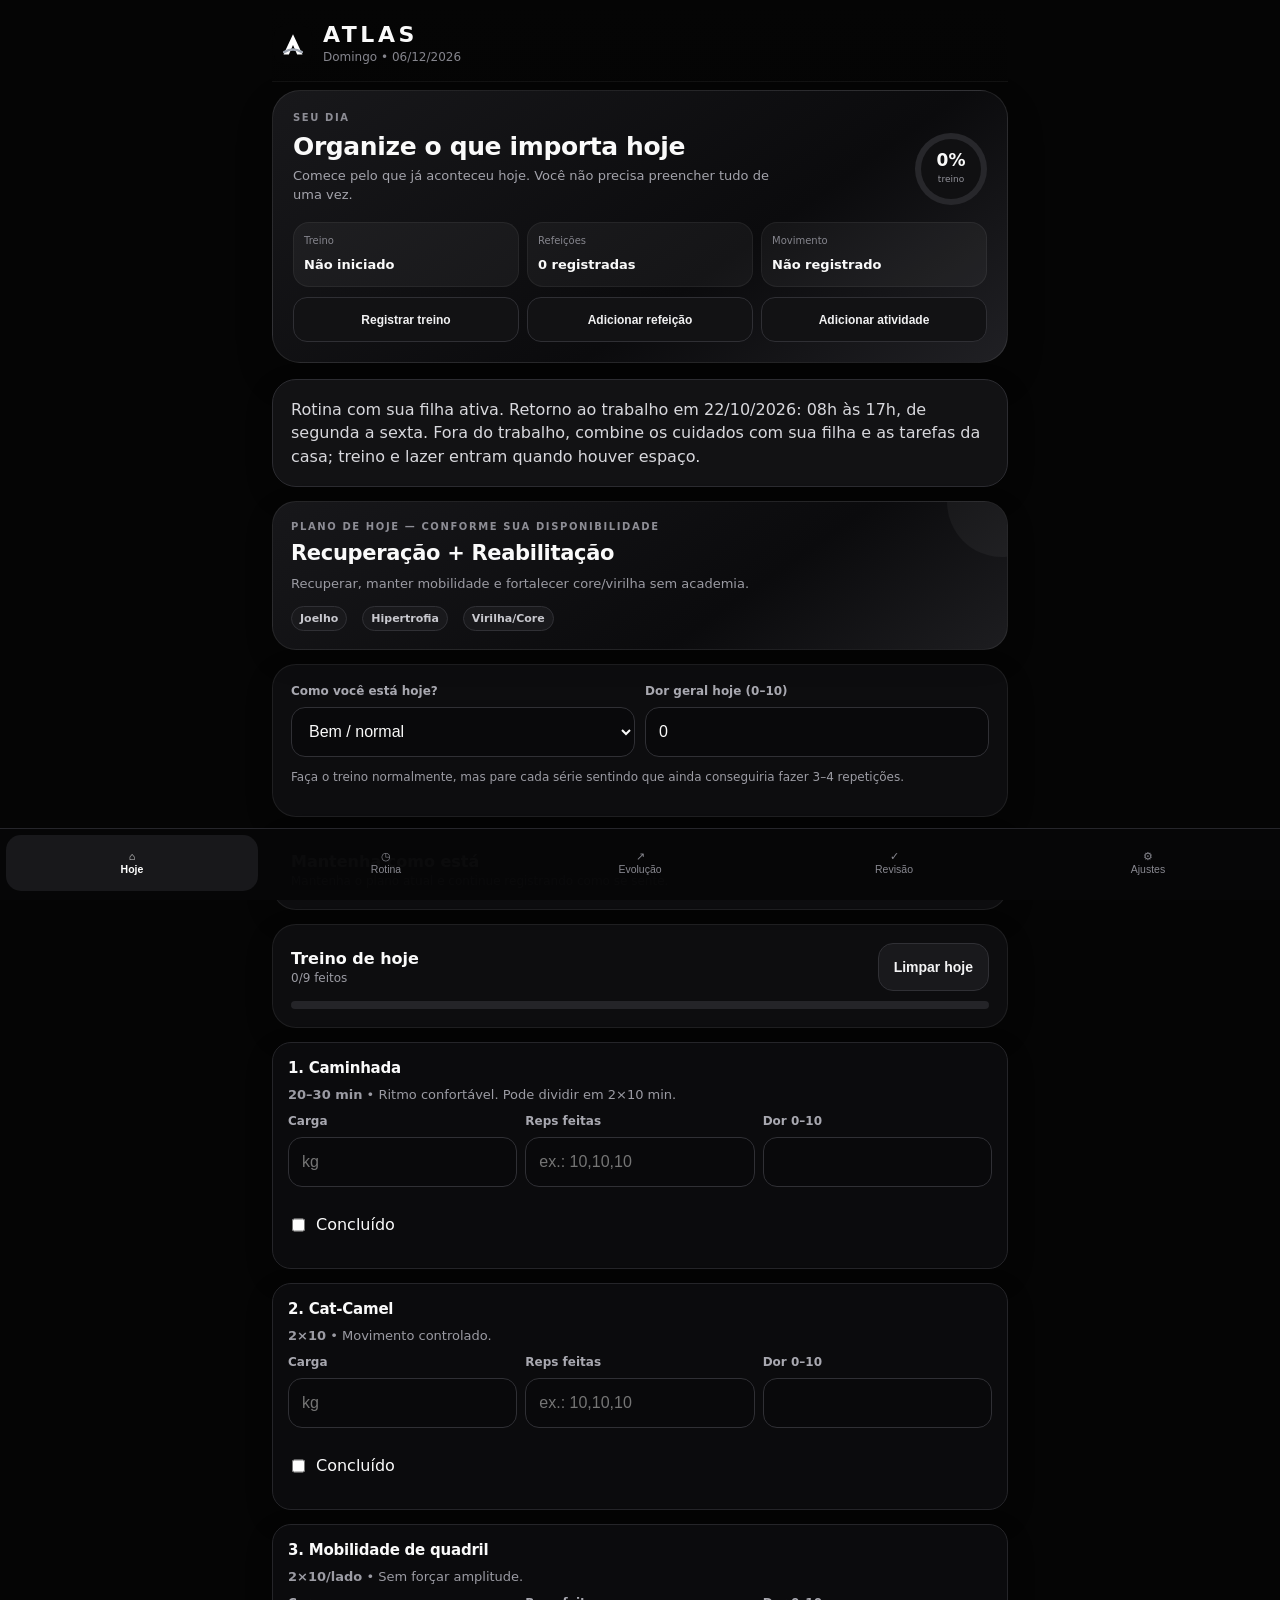
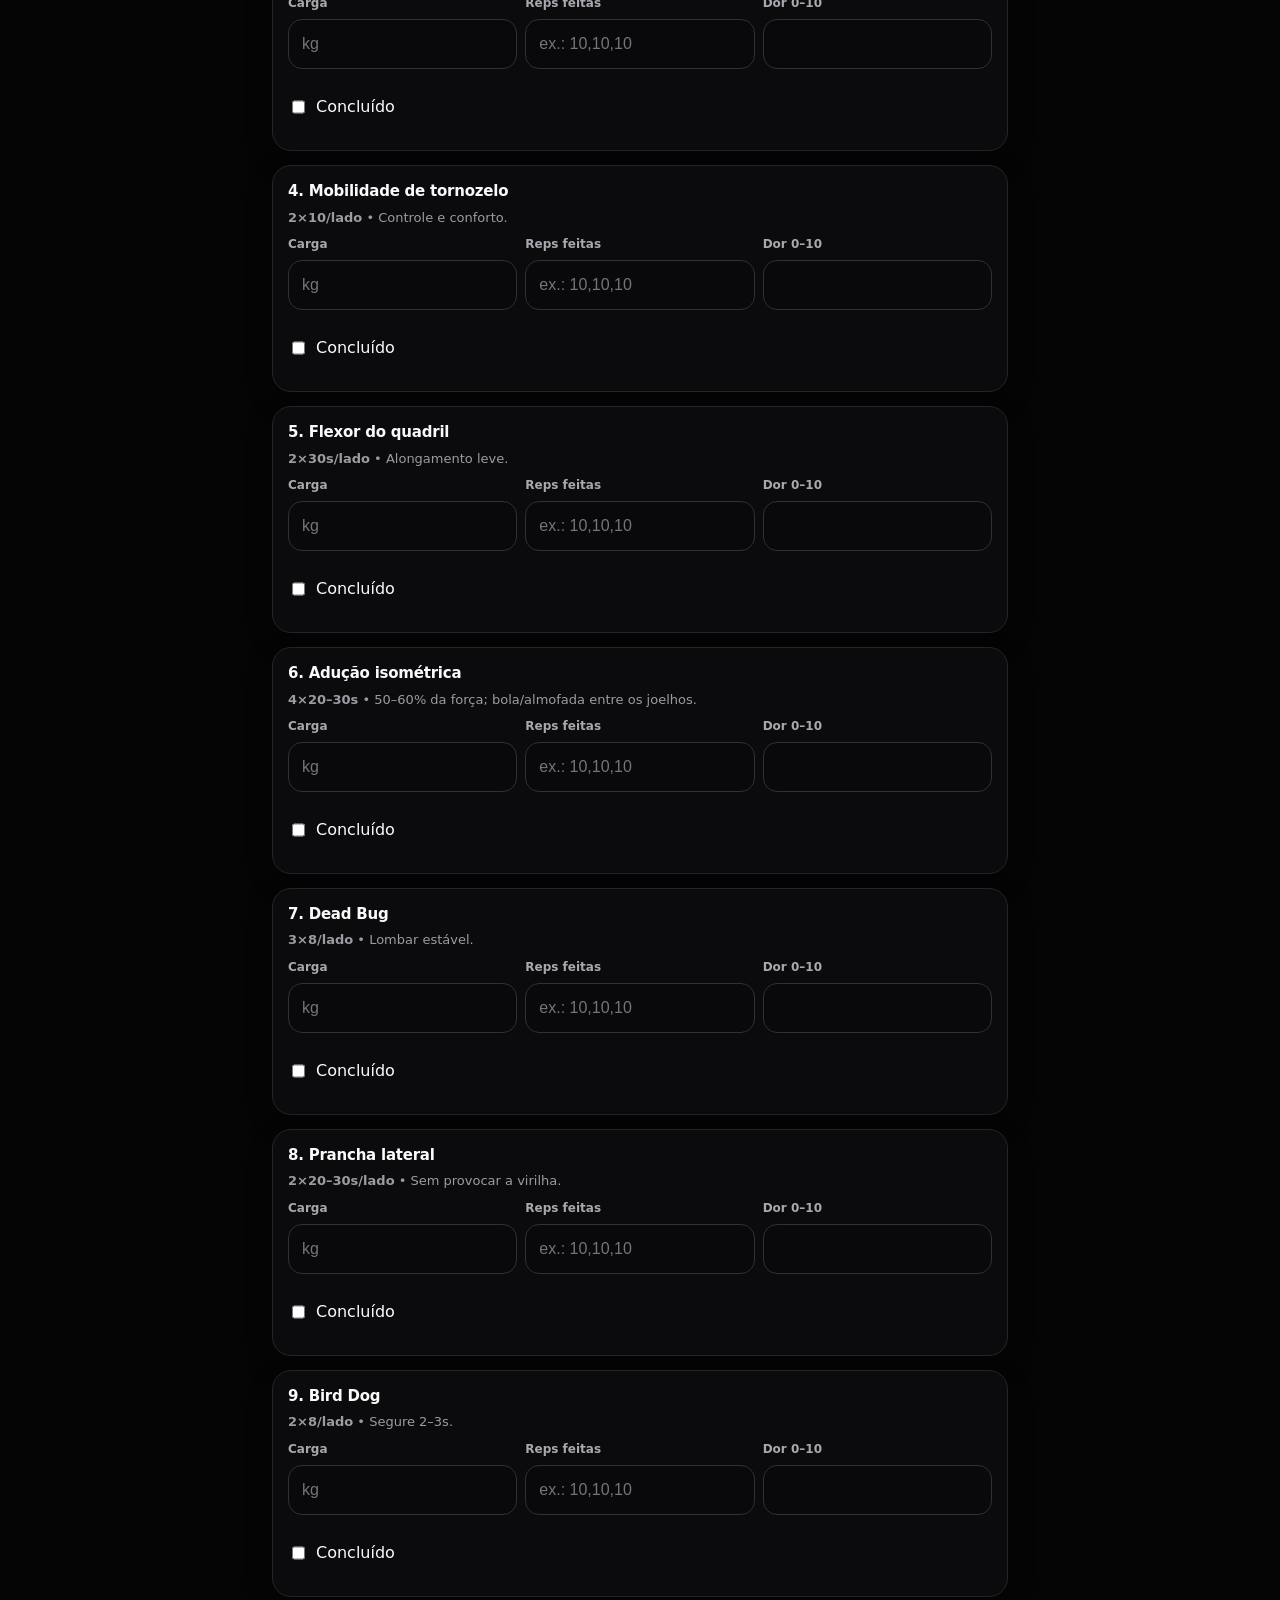
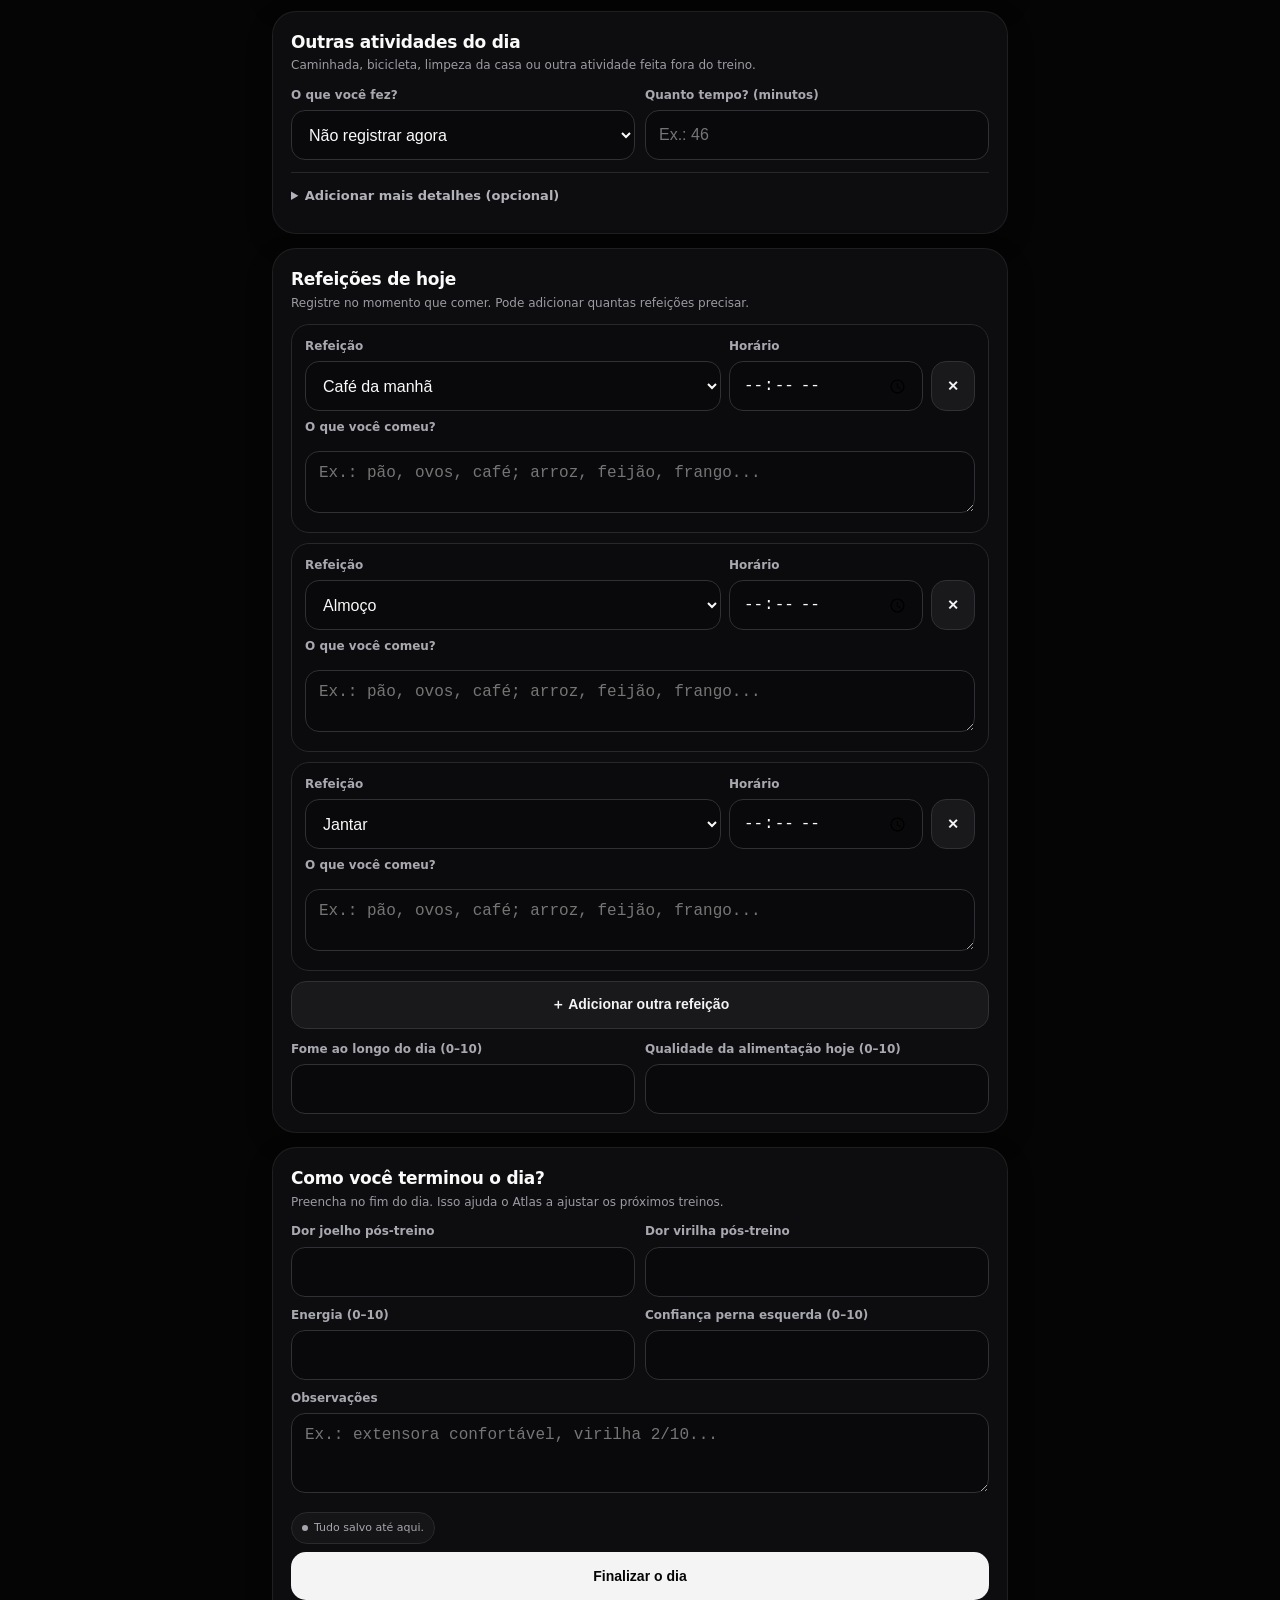
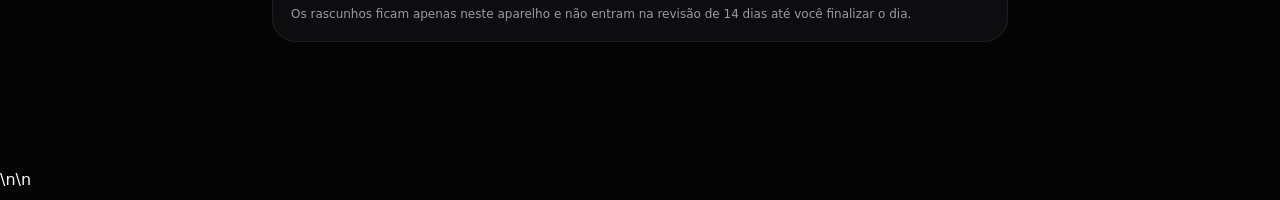
==== commit b466fe84: "Atlas 4.0.2: activate family routine and date-aware paternity leave" ====
--- a/index.html
+++ b/index.html
@@ -1,920 +1,979 @@
-<!DOCTYPE html>
-<html lang="pt-BR">
-<head>
-<script data-atlas-shell="4.0.1">
-(()=>{
-  try{
-    const current="4.0.1";
-    const cachedVersion=localStorage.getItem("atlasShellVersion")||"";
-    const cachedHtml=localStorage.getItem("atlasShellHtml")||"";
-    const parts=v=>String(v).split(".").map(n=>parseInt(n,10)||0);
-    const newer=(a,b)=>{const A=parts(a),B=parts(b);for(let i=0;i<Math.max(A.length,B.length);i++){const x=A[i]||0,y=B[i]||0;if(x!==y)return x>y}return false};
-    if(cachedHtml && cachedVersion && newer(cachedVersion,current)){
-      document.open();document.write(cachedHtml);document.close();
-    }
-  }catch(e){}
-})();
-</script>
-<meta charset="utf-8">
-<meta name="viewport" content="width=device-width,initial-scale=1,viewport-fit=cover">
-<meta name="theme-color" content="#050505">
-<meta name="application-name" content="Atlas">
-<meta name="apple-mobile-web-app-title" content="Atlas">
-<title>Atlas</title>
-<style>
-:root{--bg:#0b1020;--card:#121a2d;--card2:#18223a;--text:#f8fafc;--muted:#9ca3af;--accent:#22c55e;--blue:#38bdf8;--warn:#f59e0b;--danger:#ef4444;--line:#26334f}
-*{box-sizing:border-box} body{margin:0;font-family:system-ui,-apple-system,Segoe UI,Roboto,Arial,sans-serif;background:linear-gradient(180deg,#08111f,#0b1020 30%,#0b1020);color:var(--text)}
-.app{max-width:820px;margin:auto;padding:14px 14px 90px} header{position:sticky;top:0;z-index:10;background:rgba(11,16,32,.94);backdrop-filter:blur(10px);padding:10px 0 12px}
-h1{font-size:22px;margin:0 0 4px}.subtitle{color:var(--muted);font-size:13px}.card{background:var(--card);border:1px solid var(--line);border-radius:18px;padding:16px;margin:12px 0;box-shadow:0 8px 24px rgba(0,0,0,.18)}
-.hero{background:linear-gradient(135deg,#172554,#0f172a 50%,#052e16)}.row{display:flex;gap:10px;flex-wrap:wrap}.metric{flex:1;min-width:130px;background:var(--card2);border-radius:14px;padding:12px}.metric b{display:block;font-size:22px;margin-top:3px}.small{font-size:12px;color:var(--muted)}
-.tabs{display:flex;gap:8px;overflow:auto;padding:6px 0 2px}.tab{white-space:nowrap;border:1px solid var(--line);background:#0f172a;color:var(--text);padding:10px 13px;border-radius:999px;cursor:pointer}.tab.active{background:var(--accent);color:#07120a;border-color:var(--accent);font-weight:700}
-section{display:none}section.active{display:block}.btn{border:0;border-radius:12px;padding:11px 14px;font-weight:700;cursor:pointer;background:var(--accent);color:#06220f}.btn.secondary{background:#24314e;color:var(--text)}.btn.warn{background:var(--warn);color:#241500}.btn.danger{background:var(--danger);color:white}.btn.full{width:100%}
-.day-card{border-left:4px solid var(--blue)}.exercise{background:#0f172a;border:1px solid var(--line);border-radius:14px;padding:12px;margin:10px 0}.exercise.done{opacity:.62;border-color:#1f7a46}.exercise h4{margin:0 0 6px;font-size:15px}.meta{color:var(--muted);font-size:13px;margin-bottom:9px}
-.exercise-grid{display:grid;grid-template-columns:1fr 1fr 1fr;gap:8px}input,select,textarea{width:100%;background:#0b1326;color:var(--text);border:1px solid #31405e;border-radius:10px;padding:9px}label{font-size:11px;color:var(--muted);display:block;margin-bottom:4px}.checkline{display:flex;align-items:center;gap:8px;margin-top:10px}.checkline input{width:auto}
-.badge{display:inline-block;padding:4px 8px;border-radius:999px;font-size:11px;font-weight:700;margin-right:5px}.green{background:#143d25;color:#86efac}.yellow{background:#4b350c;color:#fde68a}.red{background:#4c1515;color:#fecaca}.blue{background:#103349;color:#bae6fd}.progress{height:10px;background:#1c2944;border-radius:99px;overflow:hidden}.progress>div{height:100%;background:linear-gradient(90deg,var(--accent),var(--blue));width:0}.notice{border-left:4px solid var(--warn);background:#2b210c;padding:12px;border-radius:12px;color:#fde7aa}.grid2{display:grid;grid-template-columns:1fr 1fr;gap:10px}
-table{width:100%;border-collapse:collapse;font-size:13px}th,td{border-bottom:1px solid var(--line);padding:9px;text-align:left}th{color:#cbd5e1}.bottomnav{position:fixed;bottom:0;left:0;right:0;background:rgba(9,14,28,.97);border-top:1px solid var(--line);display:flex;justify-content:center;z-index:20}.bottomnav button{flex:1;max-width:170px;background:none;border:0;color:#cbd5e1;padding:12px 6px;font-size:12px}.bottomnav button.active{color:#86efac;font-weight:800}hr{border:0;border-top:1px solid var(--line);margin:16px 0}
-@media(max-width:560px){.exercise-grid,.grid2{grid-template-columns:1fr}.app{padding-left:10px;padding-right:10px}.metric{min-width:46%}}
-
-.update-toast{position:fixed;left:12px;right:12px;bottom:72px;z-index:50;max-width:796px;margin:auto;background:#172554;border:1px solid #3b82f6;border-radius:14px;padding:12px;box-shadow:0 10px 30px rgba(0,0,0,.35);display:none;align-items:center;gap:10px}.update-toast.show{display:flex}.update-toast .msg{flex:1;font-size:13px}.version-pill{display:inline-block;font-size:11px;padding:3px 7px;border-radius:999px;background:#0f2f1f;color:#86efac;margin-left:6px}
-
-.routine-line{display:grid;grid-template-columns:96px 1fr;gap:10px;padding:10px 0;border-bottom:1px solid var(--line)}
-.routine-line:last-child{border-bottom:0}.routine-time{font-weight:800;color:#bae6fd}
-.adaptive-banner{border-left:4px solid var(--accent);background:#10281d;padding:12px;border-radius:12px;margin:12px 0}
-.review-good{border-left-color:var(--accent)}.review-watch{border-left-color:var(--warn);background:#2b210c}.review-recovery{border-left-color:var(--danger);background:#351616}
-.review-grid{display:grid;grid-template-columns:repeat(2,1fr);gap:8px}.review-stat{background:var(--card2);padding:10px;border-radius:12px}
-.copybox{white-space:pre-wrap;background:#0b1326;border:1px solid #31405e;border-radius:12px;padding:10px;font-size:12px;color:#dbeafe}
-@media(max-width:560px){.routine-line{grid-template-columns:80px 1fr}.review-grid{grid-template-columns:1fr 1fr}}
-
-
-.brand{display:flex;align-items:center;gap:10px;margin-bottom:4px}
-.brand-mark{width:34px;height:34px;flex:0 0 34px}
-.brand-name{font-size:24px;font-weight:900;letter-spacing:.14em;line-height:1}
-.brand-meta{display:flex;align-items:center;gap:8px}
-
-
-/* Atlas v4.0.1 — identidade monocromática */
-:root{--bg:#050505;--card:#101010;--card2:#18181b;--text:#fafafa;--muted:#a1a1aa;--accent:#f4f4f5;--blue:#d4d4d8;--warn:#a3a3a3;--danger:#737373;--line:#2a2a2e}
-body{background:#050505;color:var(--text)}
-header{background:rgba(5,5,5,.96);border-bottom:1px solid #18181b}
-.card{background:#101010;border-color:#27272a;box-shadow:0 8px 24px rgba(0,0,0,.28)}
-.hero{background:linear-gradient(145deg,#171717,#0a0a0a 68%,#202020)}
-.metric,.review-stat{background:#18181b}
-.tab{background:#111113;border-color:#303036;color:#d4d4d8}
-.tab.active{background:#f4f4f5;color:#050505;border-color:#f4f4f5}
-.btn{background:#f4f4f5;color:#050505}
-.btn.secondary{background:#27272a;color:#fafafa;border:1px solid #3f3f46}
-.btn.warn{background:#a3a3a3;color:#050505}
-.btn.danger{background:#3f3f46;color:#fff;border:1px solid #71717a}
-.day-card{border-left-color:#d4d4d8}
-.exercise{background:#0b0b0c;border-color:#27272a}
-.exercise.done{opacity:.72;border-color:#737373}
-input,select,textarea{background:#09090b;color:#fafafa;border-color:#3f3f46}
-.green,.yellow,.red,.blue{background:#1c1c1f;color:#e4e4e7;border:1px solid #3f3f46}
-.progress{background:#27272a}
-.progress>div{background:linear-gradient(90deg,#a1a1aa,#fafafa)}
-.notice{border-left-color:#a3a3a3;background:#171717;color:#e5e5e5}
-.bottomnav{background:rgba(5,5,5,.98);border-top-color:#27272a}
-.bottomnav button{color:#a1a1aa}
-.bottomnav button.active{color:#fff}
-.update-toast{background:#111;border-color:#71717a}
-.version-pill{background:#27272a;color:#e4e4e7;border:1px solid #3f3f46}
-.routine-time{color:#f4f4f5}
-.adaptive-banner,.review-good,.review-watch,.review-recovery{border-left-color:#a3a3a3;background:#171717}
-.copybox{background:#09090b;border-color:#3f3f46;color:#e4e4e7}
-.brand-mark rect{fill:#050505}.brand-mark path:first-of-type{fill:#fff}
-
-
-/* Atlas v4.0.1 — responsividade e áreas seguras */
-html,body{width:100%;min-height:100%;overflow-x:hidden}
-body{-webkit-text-size-adjust:100%;text-size-adjust:100%}
-.app{width:100%;max-width:820px;margin:0 auto;padding:12px 12px 104px}
-header{top:0;padding:8px 0 10px;margin:0}
-.brand{min-height:48px;gap:9px;margin-bottom:7px}
-.brand-mark{width:36px;height:36px;flex-basis:36px}
-.brand-meta{flex-wrap:wrap;row-gap:4px;column-gap:8px}
-.brand-name{font-size:22px;letter-spacing:.13em}
-.version-pill{margin-left:0}
-.tabs{gap:8px;padding:8px 0 5px;scrollbar-width:none;-webkit-overflow-scrolling:touch;scroll-snap-type:x proximity}
-.tabs::-webkit-scrollbar{display:none}
-.tab{flex:0 0 auto;min-height:44px;padding:10px 16px;font-size:15px;scroll-snap-align:start}
-.card{overflow-wrap:anywhere}
-input,select,textarea{font-size:16px;min-height:50px;padding:12px}
-textarea{min-height:96px;resize:vertical}
-.bottomnav{min-height:66px;align-items:stretch;padding:6px 2px 8px}
-.bottomnav button{min-width:0;max-width:none;padding:7px 2px;font-size:10.5px;line-height:1.18;white-space:nowrap;overflow:hidden;text-overflow:ellipsis}
-.update-toast{bottom:82px}
-@media(max-width:560px){
-  .app{padding:10px 10px 100px}
-  header{padding-top:6px}
-  .brand{min-height:46px}
-  .brand-name{font-size:21px}
-  .brand-mark{width:34px;height:34px;flex-basis:34px}
-  .version-pill{font-size:10px;padding:3px 6px}
-  .tab{padding:10px 15px;font-size:14.5px}
-  .card{padding:15px;border-radius:16px}
-  .bottomnav{min-height:64px}
-  .bottomnav button{font-size:10px}
-}
-@media(max-width:380px){
-  .app{padding-left:8px;padding-right:8px}
-  .brand-name{font-size:20px}
-  .tab{padding:9px 13px;font-size:14px}
-  .bottomnav button{font-size:9.5px;padding-left:1px;padding-right:1px}
-}
-
-
-.meal-row{background:#0b0b0c;border:1px solid #27272a;border-radius:14px;padding:12px;margin:10px 0}
-.meal-head{display:grid;grid-template-columns:minmax(0,1.5fr) minmax(105px,.7fr) auto;gap:8px;align-items:end}
-.meal-remove{min-width:44px;height:50px;padding:0 12px}
-.meal-row textarea{margin-top:8px}
-@media(max-width:560px){
-  .meal-head{grid-template-columns:1fr 120px auto}
-}
-@media(max-width:390px){
-  .meal-head{grid-template-columns:1fr 108px auto;gap:6px}
-  .meal-remove{min-width:42px;padding:0 9px}
-}
-
-
-/* Atlas v4.0.1 — interface simples e orientada ao dia */
-:root{
- --bg:#050505;--surface:#0d0d0f;--surface2:#151518;--surface3:#1d1d21;
- --text:#fafafa;--muted:#9b9ba3;--subtle:#707078;--line:#29292e;
- --accent:#f4f4f5;--ink:#080808;
-}
-html{scroll-behavior:smooth}
-body{background:#050505;color:var(--text);line-height:1.45}
-.app{max-width:760px;padding:10px 12px 112px}
-header{background:linear-gradient(180deg,rgba(5,5,5,.99),rgba(5,5,5,.93));border-bottom:1px solid rgba(255,255,255,.05);padding:8px 2px 9px}
-.tabs{display:none!important}
-.brand{min-height:54px;margin:0;gap:11px}.brand-mark{width:38px;height:38px;flex-basis:38px}
-.brand-name{font-size:22px;letter-spacing:.16em}.brand .subtitle{font-size:12px;color:#85858d;margin-top:3px}
-.version-pill{display:none}
-.card{background:var(--surface);border:1px solid rgba(255,255,255,.075);border-radius:24px;padding:18px;margin:14px 0;box-shadow:0 10px 28px rgba(0,0,0,.18)}
-.hero{background:linear-gradient(145deg,#17171a,#0b0b0d 64%,#1d1d20)}
-h2,h3,h4{letter-spacing:-.015em}h3{font-size:17px}.small{color:var(--muted);line-height:1.45}
-label{font-size:12px;color:#a8a8b0;font-weight:650;margin-bottom:6px}
-input,select,textarea{background:#09090b;border:1px solid #303035;border-radius:14px;min-height:50px;padding:12px 13px;font-size:16px}
-input:focus,select:focus,textarea:focus{outline:none;border-color:#6b6b74;background:#0d0d10}
-.btn{border-radius:15px;min-height:48px;padding:12px 15px;font-size:14px}.btn.secondary{background:#19191c;border-color:#303035;color:#f3f3f4}
-.btn.danger{background:#18181a;border-color:#343438;color:#d9d9dd}.btn:disabled{opacity:.5}
-.lifestyle-hero{margin:8px 0 16px;padding:20px;border-radius:28px;background:linear-gradient(145deg,#18181b 0%,#0b0b0d 62%,#202024 100%);border:1px solid rgba(255,255,255,.09);box-shadow:0 16px 36px rgba(0,0,0,.24)}
-.eyebrow{font-size:10px;font-weight:800;letter-spacing:.16em;text-transform:uppercase;color:#8d8d95}
-.hero-row{display:flex;align-items:center;justify-content:space-between;gap:18px;margin-top:7px}.hero-row h2{font-size:25px;line-height:1.08;margin:0 0 7px}
-.hero-copy{font-size:13px;color:#a3a3ab;max-width:490px}
-.workout-ring{width:72px;height:72px;flex:0 0 72px;border-radius:50%;display:grid;place-items:center;background:conic-gradient(#f4f4f5 var(--ring,0%),#27272b 0);position:relative}
-.workout-ring:after{content:"";position:absolute;inset:6px;border-radius:50%;background:#101012}.workout-ring>div{position:relative;z-index:1;text-align:center;line-height:1}
-.workout-ring strong{display:block;font-size:17px}.workout-ring span{font-size:9px;color:#92929a}
-.snapshot-grid{display:grid;grid-template-columns:repeat(3,1fr);gap:8px;margin-top:17px}
-.snapshot-item{background:rgba(255,255,255,.045);border:1px solid rgba(255,255,255,.06);border-radius:16px;padding:11px 10px}
-.snapshot-item span{display:block;font-size:10px;color:#85858d;margin-bottom:4px}.snapshot-item b{font-size:13px;font-weight:750}
-.quick-actions{display:grid;grid-template-columns:repeat(3,1fr);gap:8px;margin-top:10px}
-.quick-action{min-height:45px;border:1px solid #2f2f34;background:#121214;color:#f1f1f2;border-radius:14px;font-weight:750;font-size:12px;padding:9px 8px}
-.quick-action:active{transform:scale(.985)}
-.focus-card{position:relative;overflow:hidden}.focus-card:before{content:"";position:absolute;width:110px;height:110px;border-radius:50%;right:-50px;top:-55px;background:rgba(255,255,255,.045)}
-.focus-card h2{font-size:21px}.focus-card .badge{background:#19191c;color:#c8c8ce;border-color:#303035}
-.section-heading{display:flex;align-items:flex-start;justify-content:space-between;gap:12px;margin-bottom:12px}.section-heading h3{margin:0 0 3px}
-.save-state{display:inline-flex;align-items:center;gap:6px;margin-top:12px;padding:7px 10px;background:#151517;border:1px solid #29292e;border-radius:999px;font-size:11px;color:#a6a6ae}
-.save-state:before{content:"";width:6px;height:6px;border-radius:50%;background:#a5a5ad}
-.progress{height:8px;background:#242428}.progress>div{background:#f5f5f5}
-.exercise{background:#0b0b0d;border-color:#252529;border-radius:19px;padding:15px}.exercise h4{font-size:15px}.exercise.done{opacity:.66}.checkline input{accent-color:#f4f4f5}
-.meal-row{background:#0b0b0d;border-color:#27272c;border-radius:18px;padding:13px}
-.optional-details{margin-top:12px;border-top:1px solid #26262b;padding-top:10px}.optional-details summary{cursor:pointer;color:#b2b2ba;font-weight:750;font-size:13px;padding:4px 0 9px}
-.section-switch{position:sticky;top:70px;z-index:8;display:grid;grid-template-columns:1fr 1fr;gap:4px;background:rgba(12,12,14,.94);backdrop-filter:blur(12px);border:1px solid #28282c;border-radius:16px;padding:4px;margin:8px 0 14px}
-.section-switch button{border:0;background:transparent;color:#92929a;border-radius:12px;min-height:40px;font-weight:750}.section-switch button.active{background:#f2f2f3;color:#080808}
-.settings-intro h2{font-size:22px;margin:3px 0 6px}
-.settings-fold{padding:0;overflow:hidden}.settings-fold details{padding:0}.settings-fold summary{list-style:none;cursor:pointer;padding:17px 18px;font-weight:800;display:flex;align-items:center;justify-content:space-between}
-.settings-fold summary::-webkit-details-marker{display:none}.settings-fold summary:after{content:"›";font-size:22px;color:#8d8d95;transform:rotate(90deg);transition:.15s}.settings-fold details[open] summary:after{transform:rotate(-90deg)}
-.settings-body{padding:0 18px 18px;border-top:1px solid #242429}.settings-body>.small:first-child{margin-top:14px}
-.bottomnav{min-height:72px;padding:6px 6px 9px;background:rgba(7,7,8,.98);border-top:1px solid #26262b;gap:2px}
-.bottomnav button{max-width:none;min-width:0;min-height:54px;border-radius:15px;padding:6px 2px;color:#888890;font-size:10.5px;line-height:1.2}
-.bottomnav button.active{background:#18181b;color:#fff;font-weight:800}
-.notice{background:#121214;border-left:0;border:1px solid #2c2c31;color:#d8d8dd}
-.review-grid{gap:8px}.review-stat{background:#151518;border:1px solid #252529;border-radius:16px;padding:11px}
-table{font-size:12.5px}th{color:#a9a9b0}th,td{padding:10px 7px}
-@media(max-width:560px){
- .app{padding:8px 10px 108px}.card{padding:16px;border-radius:21px}.lifestyle-hero{padding:18px}
- .hero-row h2{font-size:23px}.workout-ring{width:66px;height:66px;flex-basis:66px}
- .snapshot-grid{grid-template-columns:repeat(3,1fr)}.snapshot-item{padding:10px 8px}.snapshot-item b{font-size:12px}
- .quick-action{font-size:11.5px}.bottomnav button{font-size:10px}
-}
-@media(max-width:390px){.hero-row{gap:10px}.snapshot-grid{grid-template-columns:1fr 1fr}.quick-actions{grid-template-columns:1fr 1fr}.quick-action:last-child{grid-column:1/-1}}
-
-</style>
-
-<link rel="manifest" href="./manifest-v301.webmanifest?v=302">
-<link rel="icon" href="./assets/icons/icon-atlas-v301-192.png?v=302" type="image/png">
-<link rel="apple-touch-icon" href="./assets/icons/icon-atlas-v301-192.png?v=302">
-<meta name="mobile-web-app-capable" content="yes">
-<meta name="apple-mobile-web-app-capable" content="yes">
-<meta name="apple-mobile-web-app-status-bar-style" content="black-translucent">
-</head>
-<body>
-<div class="app">
-<header><div class="brand"><svg class="brand-mark" viewBox="0 0 64 64" aria-hidden="true"><rect width="64" height="64" rx="16" fill="#050505"/><path d="M16 48 32 14 48 48h-9l-7-16-7 16z" fill="#fff"/><path d="M17 44Q32 35 47 44" fill="none" stroke="#9ca3af" stroke-width="4" stroke-linecap="round"/></svg><div><div class="brand-meta"><div class="brand-name">ATLAS</div><span class="version-pill" id="appVersion">v4.0.1</span></div><div class="subtitle" id="todayLabel"></div></div></div><div class="tabs"><button class="tab active" data-tab="home">Hoje</button><button class="tab" data-tab="week">Semana</button><button class="tab" data-tab="routine">Rotina</button><button class="tab" data-tab="progress">Progresso</button><button class="tab" data-tab="review">14 dias</button><button class="tab" data-tab="settings">Ajustes</button></div></header>
-<section id="home" class="active">
-<div class="lifestyle-hero" id="daySummary">
-  <div class="eyebrow">Seu dia</div>
-  <div class="hero-row">
-    <div>
-      <h2 id="summaryGreeting">Organize o que importa hoje</h2>
-      <div class="hero-copy" id="summaryMessage">Registre aos poucos. O Atlas salva seu rascunho automaticamente.</div>
-    </div>
-    <div class="workout-ring" id="summaryRing" style="--ring:0%"><div><strong id="summaryPercent">0%</strong><span>treino</span></div></div>
-  </div>
-  <div class="snapshot-grid">
-    <div class="snapshot-item"><span>Treino</span><b id="summaryWorkout">Não iniciado</b></div>
-    <div class="snapshot-item"><span>Refeições</span><b id="summaryMeals">0 registradas</b></div>
-    <div class="snapshot-item"><span>Movimento</span><b id="summaryActivity">Não registrado</b></div>
-  </div>
-  <div class="quick-actions">
-    <button type="button" class="quick-action" data-scroll="todayWorkout">Registrar treino</button>
-    <button type="button" class="quick-action" data-scroll="mealsCard">Adicionar refeição</button>
-    <button type="button" class="quick-action" data-scroll="activityCard">Adicionar atividade</button>
-  </div>
-</div>
-<div class="card hero focus-card"><div class="eyebrow">Plano de hoje</div><h2 id="todayTitle" style="margin:4px 0 6px"></h2><div id="todayObjective" class="subtitle"></div><div class="row" style="margin-top:12px"><span class="badge green">Joelho</span><span class="badge blue">Hipertrofia</span><span class="badge yellow">Virilha/Core</span></div></div>
-<div class="card"><div class="grid2"><div><label>Como você está hoje?</label><select id="sleepMode"><option value="normal">Bem / normal</option><option value="tired">Cansado</option><option value="exhausted">Muito cansado</option></select></div><div><label>Dor geral hoje (0–10)</label><input id="dailyPain" type="number" min="0" max="10" value="0"></div></div><p class="small" id="sleepAdvice"></p></div>
-<div id="adaptiveHome"></div><div class="card" id="workoutProgressCard"><div style="display:flex;justify-content:space-between;align-items:center;gap:12px"><div><b>Treino de hoje</b><div class="small" id="progressText"></div></div><button class="btn secondary" id="resetToday">Limpar hoje</button></div><div class="progress" style="margin-top:10px"><div id="progressBar"></div></div></div>
-<div id="todayWorkout"></div>
-<div class="card" id="activityCard">
-  <div class="section-heading"><div><h3>Outras atividades do dia</h3><div class="small">Caminhada, bicicleta, limpeza da casa ou outra atividade feita fora do treino.</div></div></div>
-  <div class="grid2">
-    <div><label>O que você fez?</label>
-      <select id="extraActivityType">
-        <option value="">Não registrar agora</option>
-        <option value="Caminhada">Caminhada</option><option value="Bicicleta">Bicicleta</option>
-        <option value="Futebol">Futebol</option><option value="Limpeza da casa">Limpeza da casa</option><option value="Outro">Outro</option>
-      </select>
-    </div>
-    <div><label>Quanto tempo? (minutos)</label><input id="extraActivityMin" type="number" min="0" step="1" placeholder="Ex.: 46"></div>
-  </div>
-  <details class="optional-details">
-    <summary>Adicionar mais detalhes (opcional)</summary>
-    <div class="grid2">
-      <div><label>Intensidade</label><select id="extraActivityIntensity"><option value="">Não informar</option><option value="Leve">Leve</option><option value="Moderada">Moderada</option><option value="Intensa">Intensa</option></select></div>
-      <div><label>Distância total (km)</label><input id="extraActivityKm" type="number" min="0" step="0.1" placeholder="Ex.: 3,2"></div>
-      <div><label>Quantas vezes / trechos?</label><input id="extraActivityBouts" type="number" min="1" step="1" placeholder="Ex.: 4"></div>
-      <div><label>Quanto cansou? (0–10)</label><input id="extraActivityRpe" type="number" min="0" max="10" step="1" placeholder="Opcional"></div>
-    </div>
-    <label style="margin-top:10px">Observação</label><textarea id="extraActivityNotes" rows="2" placeholder="Ex.: fui e voltei do trabalho a pé durante o dia."></textarea>
-  </details>
-</div><div class="card" id="mealsCard">
-  <div class="section-heading"><div><h3>Refeições de hoje</h3><div class="small">Registre no momento que comer. Pode adicionar quantas refeições precisar.</div></div></div>
-  <div id="mealList"></div>
-  <button class="btn secondary full" id="addMealBtn" type="button">＋ Adicionar outra refeição</button>
-  <div class="grid2" style="margin-top:12px">
-    <div><label>Fome ao longo do dia (0–10)</label><input id="hungerDay" type="number" min="0" max="10"></div>
-    <div><label>Qualidade da alimentação hoje (0–10)</label><input id="foodQuality" type="number" min="0" max="10"></div>
-  </div>
-</div><div class="card" id="checkoutCard"><div class="section-heading"><div><h3>Como você terminou o dia?</h3><div class="small">Preencha no fim do dia. Isso ajuda o Atlas a ajustar os próximos treinos.</div></div></div><div class="grid2"><div><label>Dor joelho pós-treino</label><input id="kneePost" type="number" min="0" max="10"></div><div><label>Dor virilha pós-treino</label><input id="groinPost" type="number" min="0" max="10"></div><div><label>Energia (0–10)</label><input id="energyPost" type="number" min="0" max="10"></div><div><label>Confiança perna esquerda (0–10)</label><input id="leftConfidence" type="number" min="0" max="10"></div></div><label style="margin-top:10px">Observações</label><textarea id="dailyNotes" rows="3" placeholder="Ex.: extensora confortável, virilha 2/10..."></textarea><div id="draftStatus" class="save-state" aria-live="polite">Tudo salvo até aqui.</div><button class="btn full" id="saveDay" style="margin-top:8px">Finalizar o dia</button><div class="small" style="margin-top:6px">Os rascunhos ficam apenas neste aparelho e não entram na revisão de 14 dias até você finalizar o dia.</div></div>
-</section>
-<section id="week"></section>
-
-<section id="routine">
-  <div class="lifestyle-hero">
-    <div class="eyebrow">Sua rotina</div>
-    <div class="hero-row"><div><h2>Veja o dia e a semana sem complicação</h2><div class="hero-copy">Trabalho, treino, Duolingo, limpeza da casa e tempo livre organizados em um só lugar.</div></div></div>
-  </div>
-  <div class="card">
-    <div class="section-heading"><div><h3>Preferências do dia</h3><div class="small">O Atlas usa isso para encaixar sua rotina de forma realista.</div></div></div>
-    <div class="grid2">
-      <div><label>Horário de almoço mais provável</label><select id="lunchSlot"><option value="12-13">12h–13h</option><option value="13-14">13h–14h</option></select></div>
-      <div><label>Tempo para League of Legends</label><select id="lolGoal"><option value="2">2 partidas</option><option value="3">2–3 partidas</option></select></div>
-    </div>
-  </div>
-  <div class="section-switch" id="routineSwitch">
-    <button type="button" class="active" data-routine-view="agenda">Agenda</button>
-    <button type="button" data-routine-view="training">Treinos da semana</button>
-  </div>
-  <div id="routineAgendaView"><div id="routineCards"></div></div>
-  <div id="routineTrainingView" hidden><div id="weekCards"></div></div>
-</section>
-
-<section id="review">
-  <div class="lifestyle-hero">
-    <div class="eyebrow">A cada 14 dias</div>
-    <div class="hero-row"><div><h2>Veja o que está funcionando</h2><div class="hero-copy">O Atlas junta seus registros de treino, dor, cansaço, alimentação e outras atividades para decidir se é melhor manter, avançar aos poucos ou reduzir o ritmo.</div></div></div>
-  </div>
-  <div id="reviewStatus"></div>
-  <div class="card">
-    <div class="section-heading"><div><h3>Fazer revisão agora</h3><div class="small">Você também pode esperar a revisão automática de sábado.</div></div></div>
-    <button class="btn full" id="runReviewNow">Revisar os últimos 14 dias</button>
-    <button class="btn secondary full" id="copyReview" style="margin-top:8px">Copiar resumo para analisar no ChatGPT</button>
-  </div>
-  <div class="card"><div class="section-heading"><div><h3>Revisões anteriores</h3><div class="small">Um histórico simples das últimas decisões do Atlas.</div></div></div><div id="reviewHistory"></div></div>
-</section>
-
-<section id="progress">
-  <div class="lifestyle-hero">
-    <div class="eyebrow">Evolução</div>
-    <div class="hero-row"><div><h2>Acompanhe mudanças ao longo do tempo</h2><div class="hero-copy">Você não precisa preencher tudo sempre. Registre medidas quando fizer sentido e acompanhe os dias que já finalizou.</div></div></div>
-  </div>
-  <div class="card">
-    <div class="section-heading"><div><h3>Registrar medidas</h3><div class="small">Use a mesma forma de medir para facilitar a comparação.</div></div></div>
-    <div class="grid2"><div><label>Peso (kg)</label><input id="bodyWeight" type="number" step="0.1"></div><div><label>Coxa esquerda (cm)</label><input id="leftThigh" type="number" step="0.1"></div><div><label>Coxa direita (cm)</label><input id="rightThigh" type="number" step="0.1"></div><div><label>Cintura (cm)</label><input id="waist" type="number" step="0.1"></div></div>
-    <button class="btn full" id="saveMeasures" style="margin-top:10px">Salvar medidas</button>
-  </div>
-  <div class="card"><div class="section-heading"><div><h3>Últimos registros</h3><div class="small">Treinos finalizados e medidas mais recentes.</div></div></div><div id="history"></div></div>
-  <div class="card notice"><b>Quando não vale a pena insistir:</b><br>se a dor aumentar, chegar a 5/10 ou mais, durar pior por mais de 24 horas, aparecer inchaço no joelho ou surgir caroço/inchaço na virilha, pare de forçar e procure avaliação presencial.</div>
-</section>
-<section id="settings">
-  <div class="lifestyle-hero settings-intro">
-    <div class="eyebrow">Ajustes</div>
-    <h2>Controle o Atlas sem termos técnicos</h2>
-    <div class="hero-copy">As opções menos usadas ficam fechadas para deixar esta tela mais simples.</div>
-  </div>
-
-  <div class="card settings-fold" id="manualUpdateCard"><details open><summary>Atualizar o Atlas</summary><div class="settings-body">
-    <div class="small">Versão neste aparelho: <b id="manualCurrentVersion">v4.0.1</b>. O Atlas consulta diretamente o repositório para não depender da demora do GitHub Pages. Seus registros não são apagados.</div>
-    <button class="btn full" id="forceUpdateBtn" type="button" style="margin-top:12px">Buscar atualização</button>
-    <div class="small" id="manualUpdateStatus" style="margin-top:9px">Pronto para verificar.</div>
-  </div></details></div>
-
-  <div class="card settings-fold"><details><summary>Salvar ou recuperar meus dados</summary><div class="settings-body">
-    <div class="small">O backup guarda seus registros, rascunhos, medidas e revisões em um arquivo.</div>
-    <button class="btn full" id="exportBackupBtn" style="margin-top:12px">Salvar uma cópia dos meus dados</button>
-    <button class="btn secondary full" id="importBackupBtn" style="margin-top:8px">Recuperar dados de um arquivo</button>
-    <input id="importBackupFile" type="file" accept="application/json,.json" style="display:none"><div class="small" id="backupHint" style="margin-top:8px"></div>
-  </div></details></div>
-
-  <div class="card settings-fold" id="installCard"><details><summary>Instalar no celular</summary><div class="settings-body">
-    <div class="small" id="installState">Verificando o estado de instalação…</div>
-    <button class="btn full" id="installAppBtn" style="margin-top:12px">Instalar Atlas</button>
-    <button class="btn secondary full" id="checkInstallBtn" style="margin-top:8px">Verificar novamente</button>
-    <div class="small" id="installHint" style="margin-top:10px"></div>
-  </div></details></div>
-
-  <div class="card notice"><b>Rotina com sua filha ainda não está ativa.</b><div class="small">Ela só será aplicada quando você me avisar que ela nasceu.</div></div>
-
-  <div class="card settings-fold"><details><summary>Minha rotina atual</summary><div class="settings-body"><ul>
-    <li>Trabalho: 08h–17h, de segunda a sexta.</li>
-    <li>Almoço: geralmente 12h–13h ou 13h–14h.</li>
-    <li>Academia: depois das 17h; sábado à tarde, antes das 17h.</li>
-    <li>Duolingo: pelo menos 15 minutos por dia.</li>
-    <li>League of Legends: normalmente 2 partidas; uma 3ª quando não atrapalhar sono, treino ou recuperação.</li>
-    <li>Limpeza da casa: geralmente no fim de quinta ou sexta; às vezes sábado de manhã.</li>
-  </ul></div></details></div>
-
-  <div class="card settings-fold"><details><summary>Regras do treino</summary><div class="settings-body"><ul>
-    <li>Comece pela perna esquerda nos exercícios de um lado de cada vez.</li>
-    <li>A esquerda recebe um pouco mais de trabalho, mas sem dobrar o treino.</li>
-    <li>Dor até 2–3/10 pode ser aceitável se não estiver aumentando e melhorar depois.</li>
-    <li>Se dormir mal, reduza uma série e não aumente carga.</li>
-    <li>Se estiver muito cansado, faça apenas caminhada leve e mobilidade.</li>
-    <li>Se perder um treino, continue a sequência A → B → C. Não tente compensar dois no mesmo dia.</li>
-  </ul></div></details></div>
-
-  <div class="card settings-fold"><details><summary>Plano de 12 semanas</summary><div class="settings-body">
-    <table><tr><th>Período</th><th>Objetivo</th></tr><tr><td>1–4</td><td>Voltar ao ritmo e observar joelho/virilha.</td></tr><tr><td>5–8</td><td>Ganhar força e massa muscular, com atenção à perna esquerda.</td></tr><tr><td>9–12</td><td>Fortalecer movimentos de uma perna e preparar a volta ao futebol.</td></tr></table>
-  </div></details></div>
-
-  <div class="card settings-fold"><details><summary>Apagar todos os registros</summary><div class="settings-body">
-    <div class="small">Use somente se quiser começar do zero. Esta ação não pode ser desfeita.</div>
-    <button class="btn danger full" id="clearAll" style="margin-top:12px">Apagar tudo</button>
-  </div></details></div>
-</section>
-</section>
-</div>
-<div class="update-toast" id="updateToast"><div class="msg"><b>Nova versão disponível</b><div class="small">O Atlas será atualizado sem apagar seus registros.</div></div><button class="btn" id="applyUpdate">Atualizar</button></div>
-<nav class="bottomnav"><button data-nav="home" class="active">⌂<br>Hoje</button><button data-nav="routine">◷<br>Rotina</button><button data-nav="progress">↗<br>Evolução</button><button data-nav="review">✓<br>Revisão</button><button data-nav="settings">⚙<br>Ajustes</button></nav>
-<script>
-const days={
-0:{name:"Domingo",title:"Recuperação + Reabilitação",objective:"Recuperar, manter mobilidade e fortalecer core/virilha sem academia.",exercises:[["Caminhada","20–30 min","Ritmo confortável. Pode dividir em 2×10 min."],["Cat-Camel","2×10","Movimento controlado."],["Mobilidade de quadril","2×10/lado","Sem forçar amplitude."],["Mobilidade de tornozelo","2×10/lado","Controle e conforto."],["Flexor do quadril","2×30s/lado","Alongamento leve."],["Adução isométrica","4×20–30s","50–60% da força; bola/almofada entre os joelhos."],["Dead Bug","3×8/lado","Lombar estável."],["Prancha lateral","2×20–30s/lado","Sem provocar a virilha."],["Bird Dog","2×8/lado","Segure 2–3s."]]},
-1:{name:"Segunda",title:"Academia A — Quadríceps + Joelho",objective:"Principal estímulo de quadríceps, coxa esquerda e full body.",exercises:[["Bicicleta","5–7 min","Aquecimento leve."],["Agachamento sem peso","1×10","Amplitude confortável."],["Step-up baixo","1×10/lado","Ativação."],["Extensora leve","1×15","Somente aquecimento."],["Leg Press unilateral","E 4×10 • D 3×10","Comece por ~10–12,5 kg ou pare sentindo que ainda conseguiria fazer 3–4 repetições. Descida 3s."],["Step-up","E 4×10 • D 3×10","Peso corporal. Descida 3s."],["Stiff","3×10","Referência inicial ~20 kg. Controle."],["Extensora unilateral","2×12/lado","~8–10 kg ou carga confortável. 1s no topo, 3s descida."],["Adutora","2×15","~20–25 kg. Sem explosão."],["Supino máquina","3×10–12","Referência ~20 kg."],["Puxador frente","3×10–12","Referência ~25–30 kg."],["Pallof Press","3×10/lado","1–2s com braços estendidos."],["Cardio final","10 min","Bike/caminhada leve, se estiver bem."]]},
-2:{name:"Terça",title:"Cardio + Virilha + Core",objective:"Ajudar na perda de gordura, capacidade aeróbica e fortalecimento da virilha/core.",exercises:[["Cardio leve","25–35 min","Bike, elíptico ou caminhada inclinada. Sem HIIT/corrida."],["Adução isométrica","4×30s","Força moderada."],["Adução leve máquina/polia","2×12","Somente se dor ≤3/10."],["Dead Bug","3×10","Controle."],["Prancha lateral","3×20–30s","Sem provocar virilha."],["Pallof Press","3×10/lado","Controle da pelve/tronco."]]},
-3:{name:"Quarta",title:"Academia B — Posterior + Full Body",objective:"Posteriores, glúteos, tronco e manutenção do trabalho do joelho.",exercises:[["Bicicleta","5–7 min","Aquecimento."],["Agachamento Smith","3×8–10","Amplitude confortável. 3s descida."],["Mesa/Cadeira flexora","3×10–12","Controle."],["Hip Thrust","3×10–12","Segure 2s no topo."],["Abdutora","3×15","Carga moderada."],["Extensora unilateral","2×15","Carga leve/moderada."],["Supino inclinado/máquina","3×10","Controle."],["Remada máquina","3×10–12","Controle."],["Desenvolvimento máquina","2×10–12","Referência ~20 kg na volta."],["Elevação lateral","2×12–15","Leve/moderado."],["Prancha","3×30–40s","Respiração normal."]]},
-4:{name:"Quinta",title:"Recuperação Ativa",objective:"Reduzir fadiga, manter mobilidade e preparar para sábado.",exercises:[["Caminhada","20–30 min","Leve."],["Mobilidade quadril","2×10/lado","Confortável."],["Mobilidade tornozelo","2×10/lado","Confortável."],["Cat-Camel","2×10","Controle."],["Alongamento leve","5–8 min","Quadríceps, posterior, panturrilha, flexor do quadril."],["Adução isométrica","3×20s","Somente se confortável."]]},
-5:{name:"Sexta",title:"Livre / recuperação",objective:"Dia flexível para descanso, tarefas pessoais e recuperação.",exercises:[["Descanso","Livre","Se estiver bem, caminhada leve opcional. Não precisa compensar."]]},
-6:{name:"Sábado",title:"Academia C — Hipertrofia de Pernas",objective:"Maior foco em hipertrofia das pernas e estímulo extra controlado para a coxa esquerda.",exercises:[["Bicicleta","5–7 min","Aquecimento."],["Leg Press unilateral","E 4×10 • D 3×10","Esquerda primeiro."],["Afundo com apoio","3×8/lado","Sem carga na 1ª semana. Priorize controle."],["Extensora unilateral","E 3×12 • D 2×12","Se dor >3/10, faça 2×12 em ambos."],["Flexora","3×10–12","Controle."],["Hip Thrust","3×10","Controle."],["Adutora","3×12–15","Carga confortável."],["Panturrilha","3×12–15","Pausa no topo."],["Supino máquina","2×12","Moderado."],["Puxador","2×12","Moderado."],["Dead Bug","3×10","Controle."],["Prancha lateral","2×30s/lado","Sem provocar virilha."]]}}
-const today=new Date(),dateKey=today.toISOString().slice(0,10),dow=today.getDay();
-function storage(){return JSON.parse(localStorage.getItem("atlasData")||'{"days":{},"drafts":{},"measures":[]}')}
-function saveStorage(d){localStorage.setItem("atlasData",JSON.stringify(d))}
-function getWorkingDay(){
-  const data=storage(),finalized=data.days?.[dateKey]||{},draft=data.drafts?.[dateKey]||{};
-  return {...finalized,...draft,exercises:{...(finalized.exercises||{}),...(draft.exercises||{})}};
-}
-function setDraftStatus(text){
-  const el=document.getElementById("draftStatus");
-  if(el)el.textContent=text;
-}
-const MEAL_TYPES=["Café da manhã","Lanche da manhã","Almoço","Lanche da tarde","Pré-treino","Pós-treino","Jantar","Ceia / pós-jantar","Outro"];
-
-function legacyMeals(day){
-  if(Array.isArray(day?.meals)) return day.meals.map(m=>({type:m.type||"",time:m.time||"",food:m.food||m.description||""}));
-  const out=[];
-  if(day?.breakfastFood) out.push({type:"Café da manhã",time:"",food:day.breakfastFood});
-  if(day?.lunchFood) out.push({type:"Almoço",time:"",food:day.lunchFood});
-  if(day?.dinnerFood) out.push({type:"Jantar",time:"",food:day.dinnerFood});
-  return out;
-}
-function mealTypeOptions(selected=""){
-  return '<option value="">Tipo da refeição</option>'+MEAL_TYPES.map(t=>`<option value="${t.replace(/"/g,"&quot;")}" ${t===selected?"selected":""}>${t}</option>`).join("");
-}
-function addMealRow(meal={},doAutosave=false){
-  const list=document.getElementById("mealList"); if(!list)return;
-  const row=document.createElement("div"); row.className="meal-row";
-  row.innerHTML=`<div class="meal-head">
-    <div><label>Refeição</label><select class="meal-type">${mealTypeOptions(meal.type||"")}</select></div>
-    <div><label>Horário</label><input class="meal-time" type="time" value="${meal.time||""}"></div>
-    <button type="button" class="btn secondary meal-remove" aria-label="Remover refeição">✕</button>
-  </div>
-  <label style="margin-top:8px">O que você comeu?</label>
-  <textarea class="meal-food" rows="2" placeholder="Ex.: pão, ovos, café; arroz, feijão, frango..."></textarea>`;
-  row.querySelector(".meal-food").value=meal.food||"";
-  row.querySelectorAll("select,input,textarea").forEach(el=>{
-    el.addEventListener("input",autosaveDraft);
-    el.addEventListener("change",autosaveDraft);
-  });
-  row.querySelector(".meal-remove").onclick=()=>{row.remove();autosaveDraft();};
-  list.appendChild(row);
-  if(doAutosave) autosaveDraft();
-}
-function collectMeals(){
-  return [...document.querySelectorAll(".meal-row")].map(row=>({
-    type:row.querySelector(".meal-type")?.value||"",
-    time:row.querySelector(".meal-time")?.value||"",
-    food:(row.querySelector(".meal-food")?.value||"").trim()
-  })).filter(m=>m.time||m.food);
-}
-function renderMeals(saved){
-  const list=document.getElementById("mealList"); if(!list)return;
-  list.innerHTML="";
-  const meals=legacyMeals(saved);
-  if(meals.length){ meals.forEach(m=>addMealRow(m,false)); }
-  else {
-    addMealRow({type:"Café da manhã"},false);
-    addMealRow({type:"Almoço"},false);
-    addMealRow({type:"Jantar"},false);
-  }
-}
-
-function autosaveDraft(){
-  const data=storage();data.drafts=data.drafts||{};data.drafts[dateKey]=data.drafts[dateKey]||{};
-  Object.assign(data.drafts[dateKey],{
-    sleep:sleepMode.value,
-    dailyPain:dailyPain.value,
-    kneePost:kneePost.value,
-    groinPost:groinPost.value,
-    energyPost:energyPost.value,
-    leftConfidence:leftConfidence.value,
-    notes:dailyNotes.value,
-    meals:collectMeals(),
-    hungerDay:window.hungerDay?hungerDay.value:"",
-    foodQuality:window.foodQuality?foodQuality.value:"",
-    extraActivityType:window.extraActivityType?extraActivityType.value:"",
-    extraActivityIntensity:window.extraActivityIntensity?extraActivityIntensity.value:"",
-    extraActivityKm:window.extraActivityKm?extraActivityKm.value:"",
-    extraActivityMin:window.extraActivityMin?extraActivityMin.value:"",
-    extraActivityBouts:window.extraActivityBouts?extraActivityBouts.value:"",
-    extraActivityRpe:window.extraActivityRpe?extraActivityRpe.value:"",
-    extraActivityNotes:window.extraActivityNotes?extraActivityNotes.value:"",
-    draftUpdatedAt:new Date().toISOString()
-  });
-  saveStorage(data);
-  const tm=new Date().toLocaleTimeString("pt-BR",{hour:"2-digit",minute:"2-digit"});
-  setDraftStatus("Rascunho salvo às "+tm+".");updateHomeSummary();
-}
-function showTab(id){document.querySelectorAll("section").forEach(s=>s.classList.remove("active"));document.getElementById(id).classList.add("active");document.querySelectorAll(".tab").forEach(b=>b.classList.toggle("active",b.dataset.tab===id));document.querySelectorAll(".bottomnav button").forEach(b=>b.classList.toggle("active",b.dataset.nav===id))}
-document.querySelectorAll(".tab").forEach(b=>b.onclick=()=>showTab(b.dataset.tab));document.querySelectorAll(".bottomnav button").forEach(b=>b.onclick=()=>showTab(b.dataset.nav));
-document.querySelectorAll("[data-routine-view]").forEach(btn=>btn.addEventListener("click",()=>{
-  document.querySelectorAll("[data-routine-view]").forEach(x=>x.classList.toggle("active",x===btn));
-  const agenda=btn.dataset.routineView==="agenda";
-  const a=document.getElementById("routineAgendaView"),t=document.getElementById("routineTrainingView");
-  if(a)a.hidden=!agenda;if(t)t.hidden=agenda;
-}));
-document.querySelectorAll("[data-scroll]").forEach(btn=>btn.addEventListener("click",()=>{
-  const target=document.getElementById(btn.dataset.scroll);if(target)target.scrollIntoView({behavior:"smooth",block:"start"});
-}));
-function updateHomeSummary(){
-  const d=getWorkingDay(),total=days[dow].exercises.length,done=Object.values(d.exercises||{}).filter(x=>x.done).length;
-  const pct=total?Math.round(done/total*100):0,meals=legacyMeals(d).filter(m=>m.food||m.time).length;
-  const ring=document.getElementById("summaryRing");if(ring)ring.style.setProperty("--ring",pct+"%");
-  const p=document.getElementById("summaryPercent");if(p)p.textContent=pct+"%";
-  const w=document.getElementById("summaryWorkout");if(w)w.textContent=done?done+" de "+total+" feitos":"Não iniciado";
-  const m=document.getElementById("summaryMeals");if(m)m.textContent=meals===1?"1 registrada":meals+" registradas";
-  const a=document.getElementById("summaryActivity");if(a)a.textContent=d.extraActivityType?(d.extraActivityMin?d.extraActivityType+" • "+d.extraActivityMin+" min":d.extraActivityType):"Não registrado";
-  const msg=document.getElementById("summaryMessage");
-  if(msg){
-    if(d.submittedAt) msg.textContent="Dia finalizado. Seus registros já entram no histórico.";
-    else if(done||meals||d.extraActivityType) msg.textContent="Continue quando quiser. Seu rascunho está sendo salvo automaticamente.";
-    else msg.textContent="Comece pelo que já aconteceu hoje. Você não precisa preencher tudo de uma vez.";
-  }
-}
-function renderToday(){const d=days[dow];document.getElementById("todayLabel").textContent=`${d.name} • ${today.toLocaleDateString("pt-BR")}`;document.getElementById("todayTitle").textContent=d.title;document.getElementById("todayObjective").textContent=d.objective;const data=storage(),saved=getWorkingDay();sleepMode.value=saved.sleep||"normal";dailyPain.value=saved.dailyPain??0;kneePost.value=saved.kneePost??"";groinPost.value=saved.groinPost??"";energyPost.value=saved.energyPost??"";leftConfidence.value=saved.leftConfidence??"";dailyNotes.value=saved.notes??"";renderMeals(saved);if(window.hungerDay)hungerDay.value=saved.hungerDay??"";if(window.foodQuality)foodQuality.value=saved.foodQuality??"";if(window.extraActivityType)extraActivityType.value=saved.extraActivityType??"";if(window.extraActivityIntensity)extraActivityIntensity.value=saved.extraActivityIntensity??"";if(window.extraActivityKm)extraActivityKm.value=saved.extraActivityKm??"";if(window.extraActivityMin)extraActivityMin.value=saved.extraActivityMin??"";if(window.extraActivityBouts)extraActivityBouts.value=saved.extraActivityBouts??"";if(window.extraActivityRpe)extraActivityRpe.value=saved.extraActivityRpe??"";if(window.extraActivityNotes)extraActivityNotes.value=saved.extraActivityNotes??"";updateSleepAdvice();const wrap=document.getElementById("todayWorkout");wrap.innerHTML="";d.exercises.forEach((e,i)=>{const done=saved.exercises?.[i]?.done||false,ex=saved.exercises?.[i]||{},div=document.createElement("div");div.className="card exercise"+(done?" done":"");div.innerHTML=`<h4>${i+1}. ${e[0]}</h4><div class="meta"><b>${e[1]}</b> • ${e[2]}</div><div class="exercise-grid"><div><label>Carga</label><input data-i="${i}" data-f="load" value="${ex.load||""}" placeholder="kg"></div><div><label>Reps feitas</label><input data-i="${i}" data-f="reps" value="${ex.reps||""}" placeholder="ex.: 10,10,10"></div><div><label>Dor 0–10</label><input data-i="${i}" data-f="pain" type="number" min="0" max="10" value="${ex.pain??""}"></div></div><div class="checkline"><input type="checkbox" data-check="${i}" ${done?"checked":""}><span>Concluído</span></div>`;wrap.appendChild(div)});document.querySelectorAll("[data-check]").forEach(c=>c.onchange=saveExerciseState);document.querySelectorAll("[data-i]").forEach(inp=>{inp.onchange=saveExerciseState;inp.oninput=saveExerciseState});updateProgress();const hasDraft=Boolean(storage().drafts?.[dateKey]);setDraftStatus(hasDraft?"Rascunho recuperado e salvo neste aparelho.":"Tudo salvo até aqui.");updateHomeSummary()}
-function saveExerciseState(){const data=storage();data.drafts=data.drafts||{};data.drafts[dateKey]=data.drafts[dateKey]||{};data.drafts[dateKey].exercises=data.drafts[dateKey].exercises||{};document.querySelectorAll(".exercise").forEach((div,i)=>{data.drafts[dateKey].exercises[i]=data.drafts[dateKey].exercises[i]||{};const ex=data.drafts[dateKey].exercises[i],chk=div.querySelector("[data-check]");ex.done=chk.checked;div.querySelectorAll("[data-i]").forEach(inp=>ex[inp.dataset.f]=inp.value);div.classList.toggle("done",chk.checked)});data.drafts[dateKey].draftUpdatedAt=new Date().toISOString();saveStorage(data);setDraftStatus("Progresso salvo como rascunho.");updateProgress();updateHomeSummary()}
-function updateProgress(){const d=days[dow],ex=getWorkingDay().exercises||{},total=d.exercises.length,done=Object.values(ex).filter(x=>x.done).length,pct=Math.round(done/total*100);progressText.textContent=`${done}/${total} feitos`;progressBar.style.width=pct+"%";updateHomeSummary()}
-function updateSleepAdvice(){const v=sleepMode.value,t={normal:"Faça o treino normalmente, mas pare cada série sentindo que ainda conseguiria fazer 3–4 repetições.",tired:"Faça o treino mais curto: retire 1 série dos exercícios principais e não aumente a carga hoje.",exhausted:"Hoje, evite treino pesado. Faça uma caminhada leve e alguns movimentos de mobilidade."};sleepAdvice.textContent=t[v]}sleepMode.onchange=()=>{updateSleepAdvice();autosaveDraft()};
-["dailyPain","kneePost","groinPost","energyPost","leftConfidence","dailyNotes","hungerDay","foodQuality","extraActivityType","extraActivityIntensity","extraActivityKm","extraActivityMin","extraActivityBouts","extraActivityRpe","extraActivityNotes"].forEach(id=>{
-  const el=document.getElementById(id);
-  if(el){el.addEventListener("input",autosaveDraft);el.addEventListener("change",autosaveDraft);}
-});
-if(window.addMealBtn)addMealBtn.onclick=()=>addMealRow({},true);
-window.addEventListener("pagehide",()=>{try{autosaveDraft()}catch(e){}});
-saveDay.onclick=()=>{const data=storage(),working=getWorkingDay();data.days=data.days||{};data.days[dateKey]={...working,sleep:sleepMode.value,dailyPain:dailyPain.value,kneePost:kneePost.value,groinPost:groinPost.value,energyPost:energyPost.value,leftConfidence:leftConfidence.value,notes:dailyNotes.value,meals:collectMeals(),hungerDay:window.hungerDay?hungerDay.value:"",foodQuality:window.foodQuality?foodQuality.value:"",extraActivityType:window.extraActivityType?extraActivityType.value:"",extraActivityIntensity:window.extraActivityIntensity?extraActivityIntensity.value:"",extraActivityKm:window.extraActivityKm?extraActivityKm.value:"",extraActivityMin:window.extraActivityMin?extraActivityMin.value:"",extraActivityBouts:window.extraActivityBouts?extraActivityBouts.value:"",extraActivityRpe:window.extraActivityRpe?extraActivityRpe.value:"",extraActivityNotes:window.extraActivityNotes?extraActivityNotes.value:"",title:days[dow].title,submittedAt:new Date().toISOString()};if(data.drafts)delete data.drafts[dateKey];saveStorage(data);setDraftStatus("Dia finalizado e incluído no histórico.");alert("Dia finalizado. Seus registros agora entram no histórico e na revisão de 14 dias.");renderHistory();updateProgress();updateHomeSummary()};
-resetToday.onclick=()=>{if(confirm("Limpar o registro e o rascunho de hoje?")){const data=storage();if(data.days)delete data.days[dateKey];if(data.drafts)delete data.drafts[dateKey];saveStorage(data);renderToday();renderHistory()}};
-function renderWeek(){const wrap=weekCards;wrap.innerHTML="";[0,1,2,3,4,5,6].forEach(k=>{const d=days[k],div=document.createElement("div");div.className="card day-card";div.innerHTML=`<div class="small">${d.name}</div><h3 style="margin:4px 0">${d.title}</h3><div class="small">${d.objective}</div><hr>${d.exercises.map(e=>`<div style="margin:8px 0"><b>${e[0]}</b> — ${e[1]}<div class="small">${e[2]}</div></div>`).join("")}`;wrap.appendChild(div)})}
-saveMeasures.onclick=()=>{const m={date:new Date().toLocaleDateString("pt-BR"),weight:bodyWeight.value,left:leftThigh.value,right:rightThigh.value,waist:waist.value},data=storage();data.measures.unshift(m);data.measures=data.measures.slice(0,20);saveStorage(data);bodyWeight.value=leftThigh.value=rightThigh.value=waist.value="";renderHistory();alert("Medidas salvas.")};
-function renderHistory(){const data=storage(),h=history,daysList=Object.entries(data.days).sort((a,b)=>b[0].localeCompare(a[0])).slice(0,7);let html="";if(daysList.length){html+="<b>Dias</b><table><tr><th>Data</th><th>Joelho</th><th>Virilha</th><th>Confiança E</th></tr>";daysList.forEach(([date,x])=>html+=`<tr><td>${date.split("-").reverse().join("/")}</td><td>${x.kneePost||"—"}</td><td>${x.groinPost||"—"}</td><td>${x.leftConfidence||"—"}</td></tr>`);html+="</table>"}if(data.measures.length){html+="<br><b>Medidas</b><table><tr><th>Data</th><th>Peso</th><th>Coxa E/D</th><th>Cintura</th></tr>";data.measures.slice(0,7).forEach(m=>html+=`<tr><td>${m.date}</td><td>${m.weight||"—"}</td><td>${m.left||"—"} / ${m.right||"—"}</td><td>${m.waist||"—"}</td></tr>`);html+="</table>"}h.innerHTML=html||'<div class="small">Nenhum registro ainda.</div>'}
-clearAll.onclick=()=>{if(confirm("Apagar TODOS os dados do Atlas salvos neste navegador?")){localStorage.removeItem("atlasData");location.reload()}};
-
-const routineSlots={
-0:[["Manhã","Livre. Se quiser, apenas caminhada ou mobilidade leve."],["16:00–16:35","Recuperação + reabilitação em casa."],["17:30–17:45","Duolingo — 15 min."],["Noite","Tempo livre / recuperação."],["20:30–22:15","League of Legends: 2 partidas; 3ª só se não sacrificar o sono."]],
-1:[["08:00–17:00","Trabalho."],["Almoço","12h–13h ou 13h–14h. Refeição + Duolingo 15 min; caminhada de 5–10 min se sobrar tempo."],["17:45–19:00","Academia A — quadríceps + joelho."],["19:00–20:30","Banho, jantar e tempo livre."],["20:30–22:15","League of Legends: 2 partidas; 3ª opcional."]],
-2:[["08:00–17:00","Trabalho."],["Almoço","Refeição + Duolingo 15 min."],["17:45–18:30","Cardio + virilha + core."],["18:30–20:30","Jantar e tempo livre."],["20:30–22:15","League of Legends: 2 partidas; 3ª opcional."]],
-3:[["08:00–17:00","Trabalho."],["Almoço","Refeição + Duolingo 15 min."],["17:45–19:00","Academia B — posterior + full body."],["19:00–20:30","Jantar e tempo livre."],["20:30–22:15","League of Legends: 2 partidas; 3ª opcional."]],
-4:[["08:00–17:00","Trabalho."],["Almoço","Refeição + Duolingo 15 min."],["Fim do dia","Limpeza da casa, quando fizer na quinta. Conta como atividade física leve/moderada; nesse dia a recuperação ativa pode ser reduzida ou integrada à própria limpeza."],["Após a limpeza","Tempo livre / recuperação."],["20:30–22:15","League of Legends: 2 partidas; 3ª opcional se a limpeza e o cansaço do dia permitirem."]],
-5:[["08:00–17:00","Trabalho."],["Almoço","Refeição + Duolingo 15 min."],["Fim do dia","Limpeza da casa, quando fizer na sexta. É uma das janelas principais da semana para essa tarefa."],["Depois","Livre; nenhuma obrigação de treino."],["20:30–22:30","League of Legends: 2–3 partidas se a limpeza, energia e sono permitirem."]],
-6:[["Manhã (às vezes)","Limpeza da casa, quando não tiver sido concluída na quinta/sexta. Evite transformar a manhã em treino pesado."],["14:30–15:45","Academia C — hipertrofia de pernas; terminar com folga antes das 17h."],["16:00–17:15","Recuperação / tempo livre."],["17:15–17:30","Duolingo — 15 min."],["20:00","A cada 14 dias: revisão Atlas."],["20:15–22:30","League of Legends: 2–3 partidas se energia e sono permitirem."]]
-};
-
-function getAdaptiveProfile(){return storage().adaptiveProfile||"maintain";}
-function getAdaptiveDay(k){
-  const base=JSON.parse(JSON.stringify(days[k]));
-  const p=getAdaptiveProfile();
-  if(p==="recovery"){
-    base.objective+=" • Reduza o ritmo ativo.";
-    base.exercises=base.exercises.map((e,i)=>{
-      const x=[...e];
-      if(k===2 && i===0) x[1]="20–25 min";
-      if([1,3,6].includes(k) && i>0) x[2]+=" • Revisão 14d: reduza 1 série e não aumente carga.";
-      if(/adutora|adução/i.test(x[0])) x[2]+=" • Mantenha leve; pare se dor >3/10.";
-      return x;
-    });
-  }else if(p==="progress"){
-    base.objective+=" • Pode avançar aos poucos pela revisão.";
-    base.exercises=base.exercises.map((e,i)=>{
-      const x=[...e];
-      if(k===2 && i===0) x[1]="30–40 min";
-      if([1,3,6].includes(k) && i>0) x[2]+=" • Se dor ≤2/10 e técnica boa: aumente reps; no topo por 2 sessões, +2,5–5% de carga.";
-      return x;
-    });
-  }
-  return base;
-}
-
-function renderRoutine(){
- const wrap=document.getElementById("routineCards"); if(!wrap)return; wrap.innerHTML="";
- const d=storage(); if(window.lunchSlot)lunchSlot.value=d.lunchSlot||"12-13"; if(window.lolGoal)lolGoal.value=d.lolGoal||"3";
- [0,1,2,3,4,5,6].forEach(k=>{
-   const day=getAdaptiveDay(k), card=document.createElement("div"); card.className="card day-card";
-   card.innerHTML=`<div class="small">${day.name}</div><h3 style="margin:4px 0">${day.title}</h3>${routineSlots[k].map(r=>`<div class="routine-line"><div class="routine-time">${r[0]}</div><div>${r[1]}</div></div>`).join("")}`;
-   wrap.appendChild(card);
- });
-}
-if(window.lunchSlot) lunchSlot.onchange=()=>{const d=storage();d.lunchSlot=lunchSlot.value;saveStorage(d)};
-if(window.lolGoal) lolGoal.onchange=()=>{const d=storage();d.lolGoal=lolGoal.value;saveStorage(d)};
-
-function _nums(a){return a.map(v=>Number(v)).filter(Number.isFinite)}
-function _avg(a){const n=_nums(a);return n.length?n.reduce((x,y)=>x+y,0)/n.length:null}
-function analyze14Days(){
- const now=new Date(), data=storage(); data.reviews=data.reviews||[];
- const start=new Date(now); start.setDate(start.getDate()-13); start.setHours(0,0,0,0);
- const entries=Object.entries(data.days||{}).filter(([k])=>{const dt=new Date(k+"T12:00:00");return dt>=start&&dt<=now});
- const knee=[],groin=[],energy=[],conf=[],general=[],exercisePain=[],hunger=[],foodQuality=[],extraKm=[],extraMin=[]; const meals=[],extraActivities=[]; let completed=0,total=0,badSleep=0;
- entries.forEach(([k,x])=>{
-   knee.push(x.kneePost);groin.push(x.groinPost);energy.push(x.energyPost);conf.push(x.leftConfidence);general.push(x.dailyPain);
-   if(x.sleep==="tired"||x.sleep==="exhausted") badSleep++;hunger.push(x.hungerDay);foodQuality.push(x.foodQuality);const dayMeals=legacyMeals(x);if(dayMeals.length)dayMeals.forEach(m=>meals.push({date:k,type:m.type||"Refeição",time:m.time||"",food:m.food||""}));if(x.extraActivityType||x.extraActivityKm||x.extraActivityMin){extraKm.push(x.extraActivityKm);extraMin.push(x.extraActivityMin);extraActivities.push({date:k,type:x.extraActivityType||"Atividade",intensity:x.extraActivityIntensity||"",km:x.extraActivityKm||"",min:x.extraActivityMin||"",bouts:x.extraActivityBouts||"",rpe:x.extraActivityRpe||"",notes:x.extraActivityNotes||""});}
-   Object.values(x.exercises||{}).forEach(ex=>{total++;if(ex.done)completed++;exercisePain.push(ex.pain)});
- });
- const ak=_avg(knee),ag=_avg(groin),ae=_avg(energy),ac=_avg(conf),ap=_avg(exercisePain),gd=_avg(general),ah=_avg(hunger),afq=_avg(foodQuality);const totalExtraKm=_nums(extraKm).reduce((a,b)=>a+b,0),totalExtraMin=_nums(extraMin).reduce((a,b)=>a+b,0);
- const maxPain=Math.max(0,..._nums([...knee,...groin,...general,...exercisePain]));
- const adherence=total?Math.round(completed/total*100):0;
- let profile="maintain",title="Manter e consolidar",reason="Seus registros estão estáveis. Mantenha o plano atual.";
- if(maxPain>=6||(ak!==null&&ak>4)||(ag!==null&&ag>4)||(ae!==null&&ae<4)||badSleep>=6){
-   profile="recovery";title="Reduzir temporariamente";reason="Seus registros mostram mais dor, cansaço ou sono ruim. O Atlas reduz o esforço por alguns dias e evita aumentar carga.";
- }else if(entries.length>=6&&ak!==null&&ag!==null&&ae!==null&&ac!==null&&ak<=2.5&&ag<=2.5&&ae>=6&&ac>=6&&maxPain<=4&&badSleep<=4){
-   profile="progress";title="Progredir com controle";reason="Os registros estão bons. Aumente primeiro as repetições e, depois, faça pequenos aumentos de carga.";
- }
- const result={date:now.toISOString().slice(0,10),profile,title,reason,stats:{days:entries.length,knee:ak,groin:ag,energy:ae,confidence:ac,general:gd,exercisePain:ap,maxPain,adherence,badSleep,hunger:ah,foodQuality:afq,mealDays:new Set(meals.map(m=>m.date)).size,mealCount:meals.length,extraActivityDays:extraActivities.length,totalExtraKm,totalExtraMin},meals,extraActivities};
- data.adaptiveProfile=profile;data.lastReviewDate=result.date;data.reviews.unshift(result);data.reviews=data.reviews.slice(0,12);saveStorage(data);
- renderReview();renderToday();renderWeek();renderRoutine();renderAdaptiveHome();
- return result;
-}
-
-function reviewDue(){
- const d=storage(),now=new Date(),first=new Date("2026-10-03T19:00:00");
- if(now<first)return false;
- const last=d.lastReviewDate?new Date(d.lastReviewDate+"T19:00:00"):null;
- const elapsed=last?((now-last)/86400000):999;
- return elapsed>=14&&((now.getDay()===6&&now.getHours()>=19)||elapsed>=16);
-}
-function maybeRunReview(){if(reviewDue())analyze14Days()}
-function fmtStat(v){return v===null||v===undefined?"—":Number(v).toFixed(1)}
-function buildReviewText(r){
- if(!r)return "Ainda não há revisão quinzenal.";
- return `Atlas — revisão de 14 dias (${r.date})
-Decisão local do app: ${r.title}
-Motivo: ${r.reason}
-Dias registrados: ${r.stats.days}
-Dor média joelho: ${fmtStat(r.stats.knee)}/10
-Dor média virilha: ${fmtStat(r.stats.groin)}/10
-Dor máxima registrada: ${fmtStat(r.stats.maxPain)}/10
-Energia média: ${fmtStat(r.stats.energy)}/10
-Confiança perna esquerda: ${fmtStat(r.stats.confidence)}/10
-Conclusão dos exercícios: ${r.stats.adherence}%
-Noites ruins/exaustas: ${r.stats.badSleep}
-Fome média: ${fmtStat(r.stats.hunger)}/10
-Qualidade alimentar média: ${fmtStat(r.stats.foodQuality)}/10
-Dias com refeições registradas: ${r.stats.mealDays||0}
-Total de refeições registradas: ${r.stats.mealCount??(r.meals||[]).length}
-Atividade fora do treino: ${r.stats.extraActivityDays||0} dias • ${Number(r.stats.totalExtraKm||0).toFixed(1)} km • ${Math.round(r.stats.totalExtraMin||0)} min
-
-Refeições registradas:
-${(r.meals||[]).map(m=>`${m.date.split("-").reverse().join("/")} | ${m.time||"sem horário"} | ${m.type||"Refeição"}: ${m.food||"—"}`).join("\n")||"Nenhuma refeição registrada."}
-
-Atividades fora do treino:
-${(r.extraActivities||[]).map(a=>`${a.date.split("-").reverse().join("/")} | ${a.type} | ${a.km||"—"} km | ${a.min||"—"} min | ${a.bouts||"—"} blocos | ${a.intensity||"—"} | esforço ${a.rpe||"—"}/10 | ${a.notes||""}`).join("\n")||"Nenhuma atividade extra registrada."}
-
-Quero que você avalie esses dados como Atlas e ajuste meu treino/rotina para os próximos 14 dias, preservando meu trabalho 08h–17h, Duolingo 15 min/dia, limpeza da casa no fim da quinta/sexta ou ocasionalmente sábado de manhã, tempo livre, recuperação e espaço para League of Legends.`;
-}
-function renderReview(){
- const data=storage(),r=data.reviews?.[0],p=data.adaptiveProfile||"maintain",status=document.getElementById("reviewStatus"),hist=document.getElementById("reviewHistory");
- if(!status)return;
- if(!r){
-   status.innerHTML='<div class="card adaptive-banner review-watch"><b>Primeira revisão automática: sábado, 03/10/2026, no fim do dia.</b><div class="small">Registre sono, dor, energia, confiança, exercícios e alimentação. Preencha o que conseguir. Quanto mais dias completos, mais útil fica a revisão.</div></div>';
- }else{
-   const cls=p==="progress"?"review-good":p==="recovery"?"review-recovery":"review-watch";
-   const next=new Date(r.date+"T12:00:00"); next.setDate(next.getDate()+14);
-   status.innerHTML=`<div class="card adaptive-banner ${cls}"><b>${r.title}</b><p>${r.reason}</p><div class="review-grid"><div class="review-stat">Joelho <b>${fmtStat(r.stats.knee)}</b></div><div class="review-stat">Virilha <b>${fmtStat(r.stats.groin)}</b></div><div class="review-stat">Energia <b>${fmtStat(r.stats.energy)}</b></div><div class="review-stat">Confiança E <b>${fmtStat(r.stats.confidence)}</b></div><div class="review-stat">Dor máx. <b>${fmtStat(r.stats.maxPain)}</b></div><div class="review-stat">Conclusão <b>${r.stats.adherence}%</b></div><div class="review-stat">Alimentação <b>${fmtStat(r.stats.foodQuality)}</b></div><div class="review-stat">Fome <b>${fmtStat(r.stats.hunger)}</b></div><div class="review-stat">Refeições <b>${r.stats.mealCount??(r.meals||[]).length}</b></div><div class="review-stat">Atividade extra <b>${r.stats.totalExtraKm?Number(r.stats.totalExtraKm).toFixed(1)+" km":"—"}</b></div><div class="review-stat">Tempo extra <b>${r.stats.totalExtraMin?Math.round(r.stats.totalExtraMin)+" min":"—"}</b></div></div><div class="small" style="margin-top:10px">Próxima revisão prevista: ${next.toLocaleDateString("pt-BR")}.</div></div>`;
- }
- if(hist){
-   hist.innerHTML=(data.reviews||[]).map(x=>`<div style="margin:9px 0"><b>${x.date.split("-").reverse().join("/")} — ${x.title}</b><div class="small">Joelho ${fmtStat(x.stats.knee)} • Virilha ${fmtStat(x.stats.groin)} • Energia ${fmtStat(x.stats.energy)} • Confiança E ${fmtStat(x.stats.confidence)}</div></div>`).join("")||'<div class="small">Nenhuma revisão ainda.</div>';
- }
-}
-function renderAdaptiveHome(){
- const box=document.getElementById("adaptiveHome");if(!box)return;
- const p=getAdaptiveProfile(),labels={progress:["review-good","Pode avançar aos poucos","Se continuar se sentindo bem, aumente primeiro as repetições e depois um pouco da carga."],maintain:["review-watch","Mantenha como está","Mantenha o plano atual e continue registrando como se sente."],recovery:["review-recovery","Reduza o ritmo","Faça menos volume e não aumente carga até se sentir melhor."]};
- const x=labels[p];box.innerHTML=`<div class="card adaptive-banner ${x[0]}"><b>${x[1]}</b><div class="small">${x[2]}</div></div>`;
-}
-if(window.runReviewNow)runReviewNow.onclick=()=>analyze14Days();
-if(window.copyReview)copyReview.onclick=async()=>{const r=storage().reviews?.[0];const t=buildReviewText(r);try{await navigator.clipboard.writeText(t);alert("Resumo copiado. Cole no ChatGPT para eu fazer a revisão completa.");}catch(e){prompt("Copie o resumo:",t)}};
-
-const _oldRenderToday=renderToday;
-renderToday=function(){
- const original=days[dow];days[dow]=getAdaptiveDay(dow);_oldRenderToday();days[dow]=original;renderAdaptiveHome();
-};
-const _oldRenderWeek=renderWeek;
-renderWeek=function(){
- const backup={};[0,1,2,3,4,5,6].forEach(k=>{backup[k]=days[k];days[k]=getAdaptiveDay(k)});_oldRenderWeek();[0,1,2,3,4,5,6].forEach(k=>days[k]=backup[k]);
-};
-
-renderToday();renderWeek();renderHistory();renderRoutine();renderReview();renderAdaptiveHome();updateHomeSummary();maybeRunReview();
-</script>
-\n<script>
-let deferredPrompt = null;
-const atlasNativeAndroid = /AtlasAndroid\//i.test(navigator.userAgent) || new URLSearchParams(location.search).get('android') === '1';
-const installBtn = document.getElementById('installAppBtn');
-const installHint = document.getElementById('installHint');
-const installState = document.getElementById('installState');
-const checkInstallBtn = document.getElementById('checkInstallBtn');
-
-function isStandaloneAtlas(){
-  return window.matchMedia('(display-mode: standalone)').matches || window.navigator.standalone === true;
-}
-function isAndroidChrome(){
-  return /Android/i.test(navigator.userAgent) && /Chrome/i.test(navigator.userAgent);
-}
-function refreshInstallUI(){
-  if(atlasNativeAndroid){ const card=document.getElementById('installCard'); if(card) card.style.display='none'; const hint=document.getElementById('backupHint'); if(hint && !hint.textContent) hint.textContent='Backup dos dados locais do aplicativo Android.'; return; }
-  if(!installBtn) return;
-  if(isStandaloneAtlas()){
-    installState.textContent='Este site está aberto em modo aplicativo.';
-    installBtn.disabled=true;
-    installBtn.textContent='✓ Aplicativo já aberto';
-    installHint.textContent='Atlas já está aberto em modo aplicativo.';
-    return;
-  }
-  if(deferredPrompt){
-    installState.textContent='Atlas está pronto para ser instalado.';
-    installBtn.disabled=false;
-    installBtn.textContent='📲 Instalar Atlas';
-    installHint.textContent='Toque em “Instalar Atlas” e confirme a janela do Chrome.';
-  }else{
-    installState.textContent='O Chrome ainda não liberou o pedido de instalação.';
-    installBtn.disabled=false;
-    installBtn.textContent='📲 Como instalar Atlas';
-    installHint.textContent=isAndroidChrome()
-      ? 'Se o Chrome ainda não mostrar o pedido, toque no menu ⋮ e escolha “Instalar app”.'
-      : 'Abra esta página no Chrome e use o menu do navegador → Instalar app / Adicionar à tela inicial.';
-  }
-}
-
-window.addEventListener('beforeinstallprompt', (e) => {
-  e.preventDefault();
-  deferredPrompt = e;
-  refreshInstallUI();
-});
-
-if (installBtn) {
-  installBtn.addEventListener('click', async () => {
-    if (deferredPrompt) {
-      deferredPrompt.prompt();
-      const choice = await deferredPrompt.userChoice;
-      deferredPrompt = null;
-      installHint.textContent = choice.outcome === 'accepted'
-        ? 'Instalação aceita. Aguarde o Chrome concluir.'
-        : 'Instalação cancelada. Você pode tentar novamente depois.';
-      refreshInstallUI();
-    } else {
-      refreshInstallUI();
-      alert('O Chrome ainda não liberou o prompt. Use o menu ⋮ do Chrome → “Instalar app” e tente novamente.');
-    }
-  });
-}
-
-if(checkInstallBtn){
-  checkInstallBtn.addEventListener('click', async ()=>{
-    installState.textContent='Verificando…';
-    try{
-      if('serviceWorker' in navigator){
-        const reg=await navigator.serviceWorker.ready;
-        await reg.update();
-      }
-      await fetch('./manifest-v301.webmanifest?t='+Date.now(),{cache:'no-store'});
-    }catch(e){}
-    setTimeout(refreshInstallUI,300);
-  });
-}
-
-window.addEventListener('appinstalled', () => {
-  if (installHint) installHint.textContent = 'Atlas instalado com sucesso.';
-  if (installState) installState.textContent = 'Instalação concluída.';
-  refreshInstallUI();
-});
-window.addEventListener('load',()=>{refreshInstallUI(); if(atlasNativeAndroid){ const backupCard=document.getElementById('exportBackupBtn')?.closest('.card'); const small=backupCard?.querySelector('.small'); if(small) small.textContent='Exporte ou restaure seus registros locais do Atlas Android quando precisar.'; }});
-
-if ('serviceWorker' in navigator) {
-  window.addEventListener('load', () => navigator.serviceWorker.register('./sw-v301.js'));
-}
-
-// Backup e restauração
-const exportBackupBtn=document.getElementById('exportBackupBtn');
-const importBackupBtn=document.getElementById('importBackupBtn');
-const importBackupFile=document.getElementById('importBackupFile');
-const backupHint=document.getElementById('backupHint');
-
-if(exportBackupBtn){
-  exportBackupBtn.addEventListener('click',()=>{
-    const payload={
-      app:'Atlas',
-      schema:1,
-      exportedAt:new Date().toISOString(),
-      atlasData:storage()
-    };
-    const blob=new Blob([JSON.stringify(payload,null,2)],{type:'application/json'});
-    const url=URL.createObjectURL(blob);
-    const a=document.createElement('a');
-    a.href=url;
-    a.download='atlas-backup-'+new Date().toISOString().slice(0,10)+'.json';
-    document.body.appendChild(a);a.click();a.remove();
-    setTimeout(()=>URL.revokeObjectURL(url),1000);
-    if(backupHint)backupHint.textContent='Backup exportado. Guarde esse arquivo até confirmar que o Atlas novo está funcionando.';
-  });
-}
-if(importBackupBtn && importBackupFile){
-  importBackupBtn.addEventListener('click',()=>importBackupFile.click());
-  importBackupFile.addEventListener('change',async()=>{
-    const file=importBackupFile.files?.[0]; if(!file)return;
-    try{
-      const parsed=JSON.parse(await file.text());
-      const data=parsed?.atlasData || parsed;
-      if(!data || typeof data!=='object' || !data.days) throw new Error('Formato inválido');
-      if(!confirm('Restaurar este backup? Os dados locais atuais serão substituídos pelo conteúdo do arquivo.'))return;
-      saveStorage(data);
-      if(backupHint)backupHint.textContent='Backup restaurado com sucesso.';
-      alert('Backup restaurado. O Atlas será recarregado.');
-      location.reload();
-    }catch(e){
-      if(backupHint)backupHint.textContent='Não foi possível restaurar: arquivo inválido.';
-    }
-  });
-}
-</script>\n
-<script>
-const ATLAS_VERSION = "4.0.1";
-const ATLAS_RAW_BASE = "https://raw.githubusercontent.com/kayquegodinho/treino-kayque/main/";
-let atlasSwRegistration = null;
-let atlasRefreshing = false;
-const atlasUpdateToast = document.getElementById('updateToast');
-const atlasApplyUpdate = document.getElementById('applyUpdate');
-const forceUpdateBtn = document.getElementById('forceUpdateBtn');
-const manualUpdateStatus = document.getElementById('manualUpdateStatus');
-const manualCurrentVersion = document.getElementById('manualCurrentVersion');
-if(manualCurrentVersion) manualCurrentVersion.textContent = 'v' + ATLAS_VERSION;
-
-function atlasVersionParts(v){ return String(v||"0").split(".").map(n=>parseInt(n,10)||0); }
-function isNewerAtlasVersion(a,b){
-  const A=atlasVersionParts(a),B=atlasVersionParts(b);
-  for(let i=0;i<Math.max(A.length,B.length);i++){
-    const x=A[i]||0,y=B[i]||0;
-    if(x!==y) return x>y;
-  }
-  return false;
-}
-async function rawFetch(path){
-  const joiner=path.includes("?")?"&":"?";
-  const r=await fetch(ATLAS_RAW_BASE+path+joiner+"t="+Date.now(),{
-    cache:"no-store",
-    mode:"cors",
-    headers:{"Cache-Control":"no-cache"}
-  });
-  if(!r.ok) throw new Error("Falha ao buscar "+path);
-  return r;
-}
-async function fetchRemoteAtlasVersion(){
-  const r=await rawFetch("version.json");
-  return await r.json();
-}
-async function fetchRemoteAtlasHtml(expectedVersion){
-  const r=await rawFetch("index.html");
-  const html=await r.text();
-  const m=html.match(/const ATLAS_VERSION = ["']([^"']+)["']/);
-  if(!m || !m[1]) throw new Error("Não foi possível confirmar a versão baixada.");
-  if(expectedVersion && m[1]!==expectedVersion) throw new Error("A atualização ainda está sendo publicada. Tente novamente em alguns segundos.");
-  return {html,version:m[1]};
-}
-function storeAtlasShell(html,version){
-  localStorage.setItem("atlasShellHtml",html);
-  localStorage.setItem("atlasShellVersion",version);
-  localStorage.setItem("atlasShellUpdatedAt",new Date().toISOString());
-}
-function applyAtlasShell(html){
-  document.open();
-  document.write(html);
-  document.close();
-}
-
-async function checkAtlasUpdate(){
-  try{
-    const remote=await fetchRemoteAtlasVersion();
-    if(remote.version && isNewerAtlasVersion(remote.version,ATLAS_VERSION)){
-      atlasUpdateToast?.classList.add("show");
-      if(manualUpdateStatus) manualUpdateStatus.textContent="Nova versão v"+remote.version+" disponível.";
-    }
-    return remote;
-  }catch(e){
-    return null;
-  }
-}
-
-async function forceAtlasUpdate(){
-  if(forceUpdateBtn){
-    forceUpdateBtn.disabled=true;
-    forceUpdateBtn.textContent="Buscando atualização…";
-  }
-  if(manualUpdateStatus) manualUpdateStatus.textContent="Consultando diretamente o repositório…";
-
-  try{
-    const remote=await fetchRemoteAtlasVersion();
-    const remoteVersion=remote?.version||ATLAS_VERSION;
-
-    if(manualUpdateStatus){
-      manualUpdateStatus.textContent = isNewerAtlasVersion(remoteVersion,ATLAS_VERSION)
-        ? "Versão v"+remoteVersion+" encontrada. Baixando…"
-        : "Buscando a cópia mais recente da v"+remoteVersion+"…";
-    }
-
-    const bundle=await fetchRemoteAtlasHtml(remoteVersion);
-    storeAtlasShell(bundle.html,bundle.version);
-
-    if('serviceWorker' in navigator){
-      const regs=await navigator.serviceWorker.getRegistrations();
-      for(const reg of regs){
-        try{await reg.update()}catch(e){}
-        if(reg.waiting) reg.waiting.postMessage('SKIP_WAITING');
-      }
-    }
-
-    if('caches' in window){
-      const keys=await caches.keys();
-      for(const key of keys) if(key.startsWith('atlas-')) await caches.delete(key);
-    }
-
-    if(manualUpdateStatus) manualUpdateStatus.textContent="Atualização pronta. Abrindo a versão v"+bundle.version+"…";
-    setTimeout(()=>applyAtlasShell(bundle.html),350);
-  }catch(e){
-    if(manualUpdateStatus) manualUpdateStatus.textContent=e?.message||"Não consegui buscar a atualização. Tente novamente.";
-    if(forceUpdateBtn){
-      forceUpdateBtn.disabled=false;
-      forceUpdateBtn.textContent="Buscar atualização";
-    }
-  }
-}
-
-forceUpdateBtn?.addEventListener('click',forceAtlasUpdate);
-
-if('serviceWorker' in navigator){
-  window.addEventListener('load', async ()=>{
-    try{
-      atlasSwRegistration = await navigator.serviceWorker.register('./sw-v301.js', {updateViaCache:'none'});
-    }catch(e){}
-    await checkAtlasUpdate();
-    setInterval(checkAtlasUpdate, 60*60*1000);
-  });
-}
-
-atlasApplyUpdate?.addEventListener('click',forceAtlasUpdate);
-</script>
-</body>
+<!DOCTYPE html>
+<html lang="pt-BR">
+<head>
+<script data-atlas-shell="4.0.2">
+(()=>{
+  try{
+    const current="4.0.2";
+    const cachedVersion=localStorage.getItem("atlasShellVersion")||"";
+    const cachedHtml=localStorage.getItem("atlasShellHtml")||"";
+    const parts=v=>String(v).split(".").map(n=>parseInt(n,10)||0);
+    const newer=(a,b)=>{const A=parts(a),B=parts(b);for(let i=0;i<Math.max(A.length,B.length);i++){const x=A[i]||0,y=B[i]||0;if(x!==y)return x>y}return false};
+    if(cachedHtml && cachedVersion && newer(cachedVersion,current)){
+      document.open();document.write(cachedHtml);document.close();
+    }
+  }catch(e){}
+})();
+</script>
+<meta charset="utf-8">
+<meta name="viewport" content="width=device-width,initial-scale=1,viewport-fit=cover">
+<meta name="theme-color" content="#050505">
+<meta name="application-name" content="Atlas">
+<meta name="apple-mobile-web-app-title" content="Atlas">
+<title>Atlas</title>
+<style>
+:root{--bg:#0b1020;--card:#121a2d;--card2:#18223a;--text:#f8fafc;--muted:#9ca3af;--accent:#22c55e;--blue:#38bdf8;--warn:#f59e0b;--danger:#ef4444;--line:#26334f}
+*{box-sizing:border-box} body{margin:0;font-family:system-ui,-apple-system,Segoe UI,Roboto,Arial,sans-serif;background:linear-gradient(180deg,#08111f,#0b1020 30%,#0b1020);color:var(--text)}
+.app{max-width:820px;margin:auto;padding:14px 14px 90px} header{position:sticky;top:0;z-index:10;background:rgba(11,16,32,.94);backdrop-filter:blur(10px);padding:10px 0 12px}
+h1{font-size:22px;margin:0 0 4px}.subtitle{color:var(--muted);font-size:13px}.card{background:var(--card);border:1px solid var(--line);border-radius:18px;padding:16px;margin:12px 0;box-shadow:0 8px 24px rgba(0,0,0,.18)}
+.hero{background:linear-gradient(135deg,#172554,#0f172a 50%,#052e16)}.row{display:flex;gap:10px;flex-wrap:wrap}.metric{flex:1;min-width:130px;background:var(--card2);border-radius:14px;padding:12px}.metric b{display:block;font-size:22px;margin-top:3px}.small{font-size:12px;color:var(--muted)}
+.tabs{display:flex;gap:8px;overflow:auto;padding:6px 0 2px}.tab{white-space:nowrap;border:1px solid var(--line);background:#0f172a;color:var(--text);padding:10px 13px;border-radius:999px;cursor:pointer}.tab.active{background:var(--accent);color:#07120a;border-color:var(--accent);font-weight:700}
+section{display:none}section.active{display:block}.btn{border:0;border-radius:12px;padding:11px 14px;font-weight:700;cursor:pointer;background:var(--accent);color:#06220f}.btn.secondary{background:#24314e;color:var(--text)}.btn.warn{background:var(--warn);color:#241500}.btn.danger{background:var(--danger);color:white}.btn.full{width:100%}
+.day-card{border-left:4px solid var(--blue)}.exercise{background:#0f172a;border:1px solid var(--line);border-radius:14px;padding:12px;margin:10px 0}.exercise.done{opacity:.62;border-color:#1f7a46}.exercise h4{margin:0 0 6px;font-size:15px}.meta{color:var(--muted);font-size:13px;margin-bottom:9px}
+.exercise-grid{display:grid;grid-template-columns:1fr 1fr 1fr;gap:8px}input,select,textarea{width:100%;background:#0b1326;color:var(--text);border:1px solid #31405e;border-radius:10px;padding:9px}label{font-size:11px;color:var(--muted);display:block;margin-bottom:4px}.checkline{display:flex;align-items:center;gap:8px;margin-top:10px}.checkline input{width:auto}
+.badge{display:inline-block;padding:4px 8px;border-radius:999px;font-size:11px;font-weight:700;margin-right:5px}.green{background:#143d25;color:#86efac}.yellow{background:#4b350c;color:#fde68a}.red{background:#4c1515;color:#fecaca}.blue{background:#103349;color:#bae6fd}.progress{height:10px;background:#1c2944;border-radius:99px;overflow:hidden}.progress>div{height:100%;background:linear-gradient(90deg,var(--accent),var(--blue));width:0}.notice{border-left:4px solid var(--warn);background:#2b210c;padding:12px;border-radius:12px;color:#fde7aa}.grid2{display:grid;grid-template-columns:1fr 1fr;gap:10px}
+table{width:100%;border-collapse:collapse;font-size:13px}th,td{border-bottom:1px solid var(--line);padding:9px;text-align:left}th{color:#cbd5e1}.bottomnav{position:fixed;bottom:0;left:0;right:0;background:rgba(9,14,28,.97);border-top:1px solid var(--line);display:flex;justify-content:center;z-index:20}.bottomnav button{flex:1;max-width:170px;background:none;border:0;color:#cbd5e1;padding:12px 6px;font-size:12px}.bottomnav button.active{color:#86efac;font-weight:800}hr{border:0;border-top:1px solid var(--line);margin:16px 0}
+@media(max-width:560px){.exercise-grid,.grid2{grid-template-columns:1fr}.app{padding-left:10px;padding-right:10px}.metric{min-width:46%}}
+
+.update-toast{position:fixed;left:12px;right:12px;bottom:72px;z-index:50;max-width:796px;margin:auto;background:#172554;border:1px solid #3b82f6;border-radius:14px;padding:12px;box-shadow:0 10px 30px rgba(0,0,0,.35);display:none;align-items:center;gap:10px}.update-toast.show{display:flex}.update-toast .msg{flex:1;font-size:13px}.version-pill{display:inline-block;font-size:11px;padding:3px 7px;border-radius:999px;background:#0f2f1f;color:#86efac;margin-left:6px}
+
+.routine-line{display:grid;grid-template-columns:96px 1fr;gap:10px;padding:10px 0;border-bottom:1px solid var(--line)}
+.routine-line:last-child{border-bottom:0}.routine-time{font-weight:800;color:#bae6fd}
+.adaptive-banner{border-left:4px solid var(--accent);background:#10281d;padding:12px;border-radius:12px;margin:12px 0}
+.review-good{border-left-color:var(--accent)}.review-watch{border-left-color:var(--warn);background:#2b210c}.review-recovery{border-left-color:var(--danger);background:#351616}
+.review-grid{display:grid;grid-template-columns:repeat(2,1fr);gap:8px}.review-stat{background:var(--card2);padding:10px;border-radius:12px}
+.copybox{white-space:pre-wrap;background:#0b1326;border:1px solid #31405e;border-radius:12px;padding:10px;font-size:12px;color:#dbeafe}
+@media(max-width:560px){.routine-line{grid-template-columns:80px 1fr}.review-grid{grid-template-columns:1fr 1fr}}
+
+
+.brand{display:flex;align-items:center;gap:10px;margin-bottom:4px}
+.brand-mark{width:34px;height:34px;flex:0 0 34px}
+.brand-name{font-size:24px;font-weight:900;letter-spacing:.14em;line-height:1}
+.brand-meta{display:flex;align-items:center;gap:8px}
+
+
+/* Atlas v4.0.2 — identidade monocromática */
+:root{--bg:#050505;--card:#101010;--card2:#18181b;--text:#fafafa;--muted:#a1a1aa;--accent:#f4f4f5;--blue:#d4d4d8;--warn:#a3a3a3;--danger:#737373;--line:#2a2a2e}
+body{background:#050505;color:var(--text)}
+header{background:rgba(5,5,5,.96);border-bottom:1px solid #18181b}
+.card{background:#101010;border-color:#27272a;box-shadow:0 8px 24px rgba(0,0,0,.28)}
+.hero{background:linear-gradient(145deg,#171717,#0a0a0a 68%,#202020)}
+.metric,.review-stat{background:#18181b}
+.tab{background:#111113;border-color:#303036;color:#d4d4d8}
+.tab.active{background:#f4f4f5;color:#050505;border-color:#f4f4f5}
+.btn{background:#f4f4f5;color:#050505}
+.btn.secondary{background:#27272a;color:#fafafa;border:1px solid #3f3f46}
+.btn.warn{background:#a3a3a3;color:#050505}
+.btn.danger{background:#3f3f46;color:#fff;border:1px solid #71717a}
+.day-card{border-left-color:#d4d4d8}
+.exercise{background:#0b0b0c;border-color:#27272a}
+.exercise.done{opacity:.72;border-color:#737373}
+input,select,textarea{background:#09090b;color:#fafafa;border-color:#3f3f46}
+.green,.yellow,.red,.blue{background:#1c1c1f;color:#e4e4e7;border:1px solid #3f3f46}
+.progress{background:#27272a}
+.progress>div{background:linear-gradient(90deg,#a1a1aa,#fafafa)}
+.notice{border-left-color:#a3a3a3;background:#171717;color:#e5e5e5}
+.bottomnav{background:rgba(5,5,5,.98);border-top-color:#27272a}
+.bottomnav button{color:#a1a1aa}
+.bottomnav button.active{color:#fff}
+.update-toast{background:#111;border-color:#71717a}
+.version-pill{background:#27272a;color:#e4e4e7;border:1px solid #3f3f46}
+.routine-time{color:#f4f4f5}
+.adaptive-banner,.review-good,.review-watch,.review-recovery{border-left-color:#a3a3a3;background:#171717}
+.copybox{background:#09090b;border-color:#3f3f46;color:#e4e4e7}
+.brand-mark rect{fill:#050505}.brand-mark path:first-of-type{fill:#fff}
+
+
+/* Atlas v4.0.2 — responsividade e áreas seguras */
+html,body{width:100%;min-height:100%;overflow-x:hidden}
+body{-webkit-text-size-adjust:100%;text-size-adjust:100%}
+.app{width:100%;max-width:820px;margin:0 auto;padding:12px 12px 104px}
+header{top:0;padding:8px 0 10px;margin:0}
+.brand{min-height:48px;gap:9px;margin-bottom:7px}
+.brand-mark{width:36px;height:36px;flex-basis:36px}
+.brand-meta{flex-wrap:wrap;row-gap:4px;column-gap:8px}
+.brand-name{font-size:22px;letter-spacing:.13em}
+.version-pill{margin-left:0}
+.tabs{gap:8px;padding:8px 0 5px;scrollbar-width:none;-webkit-overflow-scrolling:touch;scroll-snap-type:x proximity}
+.tabs::-webkit-scrollbar{display:none}
+.tab{flex:0 0 auto;min-height:44px;padding:10px 16px;font-size:15px;scroll-snap-align:start}
+.card{overflow-wrap:anywhere}
+input,select,textarea{font-size:16px;min-height:50px;padding:12px}
+textarea{min-height:96px;resize:vertical}
+.bottomnav{min-height:66px;align-items:stretch;padding:6px 2px 8px}
+.bottomnav button{min-width:0;max-width:none;padding:7px 2px;font-size:10.5px;line-height:1.18;white-space:nowrap;overflow:hidden;text-overflow:ellipsis}
+.update-toast{bottom:82px}
+@media(max-width:560px){
+  .app{padding:10px 10px 100px}
+  header{padding-top:6px}
+  .brand{min-height:46px}
+  .brand-name{font-size:21px}
+  .brand-mark{width:34px;height:34px;flex-basis:34px}
+  .version-pill{font-size:10px;padding:3px 6px}
+  .tab{padding:10px 15px;font-size:14.5px}
+  .card{padding:15px;border-radius:16px}
+  .bottomnav{min-height:64px}
+  .bottomnav button{font-size:10px}
+}
+@media(max-width:380px){
+  .app{padding-left:8px;padding-right:8px}
+  .brand-name{font-size:20px}
+  .tab{padding:9px 13px;font-size:14px}
+  .bottomnav button{font-size:9.5px;padding-left:1px;padding-right:1px}
+}
+
+
+.meal-row{background:#0b0b0c;border:1px solid #27272a;border-radius:14px;padding:12px;margin:10px 0}
+.meal-head{display:grid;grid-template-columns:minmax(0,1.5fr) minmax(105px,.7fr) auto;gap:8px;align-items:end}
+.meal-remove{min-width:44px;height:50px;padding:0 12px}
+.meal-row textarea{margin-top:8px}
+@media(max-width:560px){
+  .meal-head{grid-template-columns:1fr 120px auto}
+}
+@media(max-width:390px){
+  .meal-head{grid-template-columns:1fr 108px auto;gap:6px}
+  .meal-remove{min-width:42px;padding:0 9px}
+}
+
+
+/* Atlas v4.0.2 — interface simples e orientada ao dia */
+:root{
+ --bg:#050505;--surface:#0d0d0f;--surface2:#151518;--surface3:#1d1d21;
+ --text:#fafafa;--muted:#9b9ba3;--subtle:#707078;--line:#29292e;
+ --accent:#f4f4f5;--ink:#080808;
+}
+html{scroll-behavior:smooth}
+body{background:#050505;color:var(--text);line-height:1.45}
+.app{max-width:760px;padding:10px 12px 112px}
+header{background:linear-gradient(180deg,rgba(5,5,5,.99),rgba(5,5,5,.93));border-bottom:1px solid rgba(255,255,255,.05);padding:8px 2px 9px}
+.tabs{display:none!important}
+.brand{min-height:54px;margin:0;gap:11px}.brand-mark{width:38px;height:38px;flex-basis:38px}
+.brand-name{font-size:22px;letter-spacing:.16em}.brand .subtitle{font-size:12px;color:#85858d;margin-top:3px}
+.version-pill{display:none}
+.card{background:var(--surface);border:1px solid rgba(255,255,255,.075);border-radius:24px;padding:18px;margin:14px 0;box-shadow:0 10px 28px rgba(0,0,0,.18)}
+.hero{background:linear-gradient(145deg,#17171a,#0b0b0d 64%,#1d1d20)}
+h2,h3,h4{letter-spacing:-.015em}h3{font-size:17px}.small{color:var(--muted);line-height:1.45}
+label{font-size:12px;color:#a8a8b0;font-weight:650;margin-bottom:6px}
+input,select,textarea{background:#09090b;border:1px solid #303035;border-radius:14px;min-height:50px;padding:12px 13px;font-size:16px}
+input:focus,select:focus,textarea:focus{outline:none;border-color:#6b6b74;background:#0d0d10}
+.btn{border-radius:15px;min-height:48px;padding:12px 15px;font-size:14px}.btn.secondary{background:#19191c;border-color:#303035;color:#f3f3f4}
+.btn.danger{background:#18181a;border-color:#343438;color:#d9d9dd}.btn:disabled{opacity:.5}
+.lifestyle-hero{margin:8px 0 16px;padding:20px;border-radius:28px;background:linear-gradient(145deg,#18181b 0%,#0b0b0d 62%,#202024 100%);border:1px solid rgba(255,255,255,.09);box-shadow:0 16px 36px rgba(0,0,0,.24)}
+.eyebrow{font-size:10px;font-weight:800;letter-spacing:.16em;text-transform:uppercase;color:#8d8d95}
+.hero-row{display:flex;align-items:center;justify-content:space-between;gap:18px;margin-top:7px}.hero-row h2{font-size:25px;line-height:1.08;margin:0 0 7px}
+.hero-copy{font-size:13px;color:#a3a3ab;max-width:490px}
+.workout-ring{width:72px;height:72px;flex:0 0 72px;border-radius:50%;display:grid;place-items:center;background:conic-gradient(#f4f4f5 var(--ring,0%),#27272b 0);position:relative}
+.workout-ring:after{content:"";position:absolute;inset:6px;border-radius:50%;background:#101012}.workout-ring>div{position:relative;z-index:1;text-align:center;line-height:1}
+.workout-ring strong{display:block;font-size:17px}.workout-ring span{font-size:9px;color:#92929a}
+.snapshot-grid{display:grid;grid-template-columns:repeat(3,1fr);gap:8px;margin-top:17px}
+.snapshot-item{background:rgba(255,255,255,.045);border:1px solid rgba(255,255,255,.06);border-radius:16px;padding:11px 10px}
+.snapshot-item span{display:block;font-size:10px;color:#85858d;margin-bottom:4px}.snapshot-item b{font-size:13px;font-weight:750}
+.quick-actions{display:grid;grid-template-columns:repeat(3,1fr);gap:8px;margin-top:10px}
+.quick-action{min-height:45px;border:1px solid #2f2f34;background:#121214;color:#f1f1f2;border-radius:14px;font-weight:750;font-size:12px;padding:9px 8px}
+.quick-action:active{transform:scale(.985)}
+.focus-card{position:relative;overflow:hidden}.focus-card:before{content:"";position:absolute;width:110px;height:110px;border-radius:50%;right:-50px;top:-55px;background:rgba(255,255,255,.045)}
+.focus-card h2{font-size:21px}.focus-card .badge{background:#19191c;color:#c8c8ce;border-color:#303035}
+.section-heading{display:flex;align-items:flex-start;justify-content:space-between;gap:12px;margin-bottom:12px}.section-heading h3{margin:0 0 3px}
+.save-state{display:inline-flex;align-items:center;gap:6px;margin-top:12px;padding:7px 10px;background:#151517;border:1px solid #29292e;border-radius:999px;font-size:11px;color:#a6a6ae}
+.save-state:before{content:"";width:6px;height:6px;border-radius:50%;background:#a5a5ad}
+.progress{height:8px;background:#242428}.progress>div{background:#f5f5f5}
+.exercise{background:#0b0b0d;border-color:#252529;border-radius:19px;padding:15px}.exercise h4{font-size:15px}.exercise.done{opacity:.66}.checkline input{accent-color:#f4f4f5}
+.meal-row{background:#0b0b0d;border-color:#27272c;border-radius:18px;padding:13px}
+.optional-details{margin-top:12px;border-top:1px solid #26262b;padding-top:10px}.optional-details summary{cursor:pointer;color:#b2b2ba;font-weight:750;font-size:13px;padding:4px 0 9px}
+.section-switch{position:sticky;top:70px;z-index:8;display:grid;grid-template-columns:1fr 1fr;gap:4px;background:rgba(12,12,14,.94);backdrop-filter:blur(12px);border:1px solid #28282c;border-radius:16px;padding:4px;margin:8px 0 14px}
+.section-switch button{border:0;background:transparent;color:#92929a;border-radius:12px;min-height:40px;font-weight:750}.section-switch button.active{background:#f2f2f3;color:#080808}
+.settings-intro h2{font-size:22px;margin:3px 0 6px}
+.settings-fold{padding:0;overflow:hidden}.settings-fold details{padding:0}.settings-fold summary{list-style:none;cursor:pointer;padding:17px 18px;font-weight:800;display:flex;align-items:center;justify-content:space-between}
+.settings-fold summary::-webkit-details-marker{display:none}.settings-fold summary:after{content:"›";font-size:22px;color:#8d8d95;transform:rotate(90deg);transition:.15s}.settings-fold details[open] summary:after{transform:rotate(-90deg)}
+.settings-body{padding:0 18px 18px;border-top:1px solid #242429}.settings-body>.small:first-child{margin-top:14px}
+.bottomnav{min-height:72px;padding:6px 6px 9px;background:rgba(7,7,8,.98);border-top:1px solid #26262b;gap:2px}
+.bottomnav button{max-width:none;min-width:0;min-height:54px;border-radius:15px;padding:6px 2px;color:#888890;font-size:10.5px;line-height:1.2}
+.bottomnav button.active{background:#18181b;color:#fff;font-weight:800}
+.notice{background:#121214;border-left:0;border:1px solid #2c2c31;color:#d8d8dd}
+.review-grid{gap:8px}.review-stat{background:#151518;border:1px solid #252529;border-radius:16px;padding:11px}
+table{font-size:12.5px}th{color:#a9a9b0}th,td{padding:10px 7px}
+@media(max-width:560px){
+ .app{padding:8px 10px 108px}.card{padding:16px;border-radius:21px}.lifestyle-hero{padding:18px}
+ .hero-row h2{font-size:23px}.workout-ring{width:66px;height:66px;flex-basis:66px}
+ .snapshot-grid{grid-template-columns:repeat(3,1fr)}.snapshot-item{padding:10px 8px}.snapshot-item b{font-size:12px}
+ .quick-action{font-size:11.5px}.bottomnav button{font-size:10px}
+}
+@media(max-width:390px){.hero-row{gap:10px}.snapshot-grid{grid-template-columns:1fr 1fr}.quick-actions{grid-template-columns:1fr 1fr}.quick-action:last-child{grid-column:1/-1}}
+
+</style>
+
+<link rel="manifest" href="./manifest-v301.webmanifest?v=302">
+<link rel="icon" href="./assets/icons/icon-atlas-v301-192.png?v=302" type="image/png">
+<link rel="apple-touch-icon" href="./assets/icons/icon-atlas-v301-192.png?v=302">
+<meta name="mobile-web-app-capable" content="yes">
+<meta name="apple-mobile-web-app-capable" content="yes">
+<meta name="apple-mobile-web-app-status-bar-style" content="black-translucent">
+</head>
+<body>
+<div class="app">
+<header><div class="brand"><svg class="brand-mark" viewBox="0 0 64 64" aria-hidden="true"><rect width="64" height="64" rx="16" fill="#050505"/><path d="M16 48 32 14 48 48h-9l-7-16-7 16z" fill="#fff"/><path d="M17 44Q32 35 47 44" fill="none" stroke="#9ca3af" stroke-width="4" stroke-linecap="round"/></svg><div><div class="brand-meta"><div class="brand-name">ATLAS</div><span class="version-pill" id="appVersion">v4.0.2</span></div><div class="subtitle" id="todayLabel"></div></div></div><div class="tabs"><button class="tab active" data-tab="home">Hoje</button><button class="tab" data-tab="week">Semana</button><button class="tab" data-tab="routine">Rotina</button><button class="tab" data-tab="progress">Progresso</button><button class="tab" data-tab="review">14 dias</button><button class="tab" data-tab="settings">Ajustes</button></div></header>
+<section id="home" class="active">
+<div class="lifestyle-hero" id="daySummary">
+  <div class="eyebrow">Seu dia</div>
+  <div class="hero-row">
+    <div>
+      <h2 id="summaryGreeting">Organize o que importa hoje</h2>
+      <div class="hero-copy" id="summaryMessage">Registre aos poucos. O Atlas salva seu rascunho automaticamente.</div>
+    </div>
+    <div class="workout-ring" id="summaryRing" style="--ring:0%"><div><strong id="summaryPercent">0%</strong><span>treino</span></div></div>
+  </div>
+  <div class="snapshot-grid">
+    <div class="snapshot-item"><span>Treino</span><b id="summaryWorkout">Não iniciado</b></div>
+    <div class="snapshot-item"><span>Refeições</span><b id="summaryMeals">0 registradas</b></div>
+    <div class="snapshot-item"><span>Movimento</span><b id="summaryActivity">Não registrado</b></div>
+  </div>
+  <div class="quick-actions">
+    <button type="button" class="quick-action" data-scroll="todayWorkout">Registrar treino</button>
+    <button type="button" class="quick-action" data-scroll="mealsCard">Adicionar refeição</button>
+    <button type="button" class="quick-action" data-scroll="activityCard">Adicionar atividade</button>
+  </div>
+</div>
+<div class="card notice" data-family-notice></div>
+<div class="card hero focus-card"><div class="eyebrow">Plano de hoje — conforme sua disponibilidade</div><h2 id="todayTitle" style="margin:4px 0 6px"></h2><div id="todayObjective" class="subtitle"></div><div class="row" style="margin-top:12px"><span class="badge green">Joelho</span><span class="badge blue">Hipertrofia</span><span class="badge yellow">Virilha/Core</span></div></div>
+<div class="card"><div class="grid2"><div><label>Como você está hoje?</label><select id="sleepMode"><option value="normal">Bem / normal</option><option value="tired">Cansado</option><option value="exhausted">Muito cansado</option></select></div><div><label>Dor geral hoje (0–10)</label><input id="dailyPain" type="number" min="0" max="10" value="0"></div></div><p class="small" id="sleepAdvice"></p></div>
+<div id="adaptiveHome"></div><div class="card" id="workoutProgressCard"><div style="display:flex;justify-content:space-between;align-items:center;gap:12px"><div><b>Treino de hoje</b><div class="small" id="progressText"></div></div><button class="btn secondary" id="resetToday">Limpar hoje</button></div><div class="progress" style="margin-top:10px"><div id="progressBar"></div></div></div>
+<div id="todayWorkout"></div>
+<div class="card" id="activityCard">
+  <div class="section-heading"><div><h3>Outras atividades do dia</h3><div class="small">Caminhada, bicicleta, limpeza da casa ou outra atividade feita fora do treino.</div></div></div>
+  <div class="grid2">
+    <div><label>O que você fez?</label>
+      <select id="extraActivityType">
+        <option value="">Não registrar agora</option>
+        <option value="Caminhada">Caminhada</option><option value="Bicicleta">Bicicleta</option>
+        <option value="Futebol">Futebol</option><option value="Limpeza da casa">Limpeza da casa</option><option value="Outro">Outro</option>
+      </select>
+    </div>
+    <div><label>Quanto tempo? (minutos)</label><input id="extraActivityMin" type="number" min="0" step="1" placeholder="Ex.: 46"></div>
+  </div>
+  <details class="optional-details">
+    <summary>Adicionar mais detalhes (opcional)</summary>
+    <div class="grid2">
+      <div><label>Intensidade</label><select id="extraActivityIntensity"><option value="">Não informar</option><option value="Leve">Leve</option><option value="Moderada">Moderada</option><option value="Intensa">Intensa</option></select></div>
+      <div><label>Distância total (km)</label><input id="extraActivityKm" type="number" min="0" step="0.1" placeholder="Ex.: 3,2"></div>
+      <div><label>Quantas vezes / trechos?</label><input id="extraActivityBouts" type="number" min="1" step="1" placeholder="Ex.: 4"></div>
+      <div><label>Quanto cansou? (0–10)</label><input id="extraActivityRpe" type="number" min="0" max="10" step="1" placeholder="Opcional"></div>
+    </div>
+    <label style="margin-top:10px">Observação</label><textarea id="extraActivityNotes" rows="2" placeholder="Ex.: fui e voltei do trabalho a pé durante o dia."></textarea>
+  </details>
+</div><div class="card" id="mealsCard">
+  <div class="section-heading"><div><h3>Refeições de hoje</h3><div class="small">Registre no momento que comer. Pode adicionar quantas refeições precisar.</div></div></div>
+  <div id="mealList"></div>
+  <button class="btn secondary full" id="addMealBtn" type="button">＋ Adicionar outra refeição</button>
+  <div class="grid2" style="margin-top:12px">
+    <div><label>Fome ao longo do dia (0–10)</label><input id="hungerDay" type="number" min="0" max="10"></div>
+    <div><label>Qualidade da alimentação hoje (0–10)</label><input id="foodQuality" type="number" min="0" max="10"></div>
+  </div>
+</div><div class="card" id="checkoutCard"><div class="section-heading"><div><h3>Como você terminou o dia?</h3><div class="small">Preencha no fim do dia. Isso ajuda o Atlas a ajustar os próximos treinos.</div></div></div><div class="grid2"><div><label>Dor joelho pós-treino</label><input id="kneePost" type="number" min="0" max="10"></div><div><label>Dor virilha pós-treino</label><input id="groinPost" type="number" min="0" max="10"></div><div><label>Energia (0–10)</label><input id="energyPost" type="number" min="0" max="10"></div><div><label>Confiança perna esquerda (0–10)</label><input id="leftConfidence" type="number" min="0" max="10"></div></div><label style="margin-top:10px">Observações</label><textarea id="dailyNotes" rows="3" placeholder="Ex.: extensora confortável, virilha 2/10..."></textarea><div id="draftStatus" class="save-state" aria-live="polite">Tudo salvo até aqui.</div><button class="btn full" id="saveDay" style="margin-top:8px">Finalizar o dia</button><div class="small" style="margin-top:6px">Os rascunhos ficam apenas neste aparelho e não entram na revisão de 14 dias até você finalizar o dia.</div></div>
+</section>
+<section id="week"></section>
+
+<section id="routine">
+  <div class="lifestyle-hero">
+    <div class="eyebrow">Sua rotina</div>
+    <div class="hero-row"><div><h2>Veja o dia e a semana sem complicação</h2><div class="hero-copy">Sua filha, descanso, trabalho e atividades pessoais, com horários flexíveis nesta nova fase.</div></div></div>
+  </div>
+  <div class="card">
+    <div class="section-heading"><div><h3>Preferências do dia</h3><div class="small">O Atlas usa isso para encaixar sua rotina de forma realista.</div></div></div>
+    <div class="grid2">
+      <div><label>Horário de almoço mais provável</label><select id="lunchSlot"><option value="12-13">12h–13h</option><option value="13-14">13h–14h</option></select></div>
+      <div><label>League of Legends, se houver tempo livre</label><select id="lolGoal"><option value="0">Sem meta de partidas</option><option value="1">Até 1 partida</option><option value="2">2 partidas</option><option value="3">2–3 partidas</option></select></div>
+    </div>
+  </div>
+  <div class="section-switch" id="routineSwitch">
+    <button type="button" class="active" data-routine-view="agenda">Agenda</button>
+    <button type="button" data-routine-view="training">Treinos da semana</button>
+  </div>
+  <div id="routineAgendaView"><div class="card notice" data-family-notice></div><p class="small">Agenda desta semana. Os treinos são opções: combine uma janela com a família, sem obrigação de cumprir todos os blocos.</p><div id="routineCards"></div></div>
+  <div id="routineTrainingView" hidden><div id="weekCards"></div></div>
+</section>
+
+<section id="review">
+  <div class="lifestyle-hero">
+    <div class="eyebrow">A cada 14 dias</div>
+    <div class="hero-row"><div><h2>Veja o que está funcionando</h2><div class="hero-copy">O Atlas junta seus registros de treino, dor, cansaço, alimentação e outras atividades para decidir se é melhor manter, avançar aos poucos ou reduzir o ritmo.</div></div></div>
+  </div>
+  <div id="reviewStatus"></div>
+  <div class="card">
+    <div class="section-heading"><div><h3>Fazer revisão agora</h3><div class="small">Você também pode esperar a revisão automática de sábado.</div></div></div>
+    <button class="btn full" id="runReviewNow">Revisar os últimos 14 dias</button>
+    <button class="btn secondary full" id="copyReview" style="margin-top:8px">Copiar resumo para analisar no ChatGPT</button>
+  </div>
+  <div class="card"><div class="section-heading"><div><h3>Revisões anteriores</h3><div class="small">Um histórico simples das últimas decisões do Atlas.</div></div></div><div id="reviewHistory"></div></div>
+</section>
+
+<section id="progress">
+  <div class="lifestyle-hero">
+    <div class="eyebrow">Evolução</div>
+    <div class="hero-row"><div><h2>Acompanhe mudanças ao longo do tempo</h2><div class="hero-copy">Você não precisa preencher tudo sempre. Registre medidas quando fizer sentido e acompanhe os dias que já finalizou.</div></div></div>
+  </div>
+  <div class="card">
+    <div class="section-heading"><div><h3>Registrar medidas</h3><div class="small">Use a mesma forma de medir para facilitar a comparação.</div></div></div>
+    <div class="grid2"><div><label>Peso (kg)</label><input id="bodyWeight" type="number" step="0.1"></div><div><label>Coxa esquerda (cm)</label><input id="leftThigh" type="number" step="0.1"></div><div><label>Coxa direita (cm)</label><input id="rightThigh" type="number" step="0.1"></div><div><label>Cintura (cm)</label><input id="waist" type="number" step="0.1"></div></div>
+    <button class="btn full" id="saveMeasures" style="margin-top:10px">Salvar medidas</button>
+  </div>
+  <div class="card"><div class="section-heading"><div><h3>Últimos registros</h3><div class="small">Treinos finalizados e medidas mais recentes.</div></div></div><div id="history"></div></div>
+  <div class="card notice"><b>Quando não vale a pena insistir:</b><br>se a dor aumentar, chegar a 5/10 ou mais, durar pior por mais de 24 horas, aparecer inchaço no joelho ou surgir caroço/inchaço na virilha, pare de forçar e procure avaliação presencial.</div>
+</section>
+<section id="settings">
+  <div class="lifestyle-hero settings-intro">
+    <div class="eyebrow">Ajustes</div>
+    <h2>Controle o Atlas sem termos técnicos</h2>
+    <div class="hero-copy">As opções menos usadas ficam fechadas para deixar esta tela mais simples.</div>
+  </div>
+
+  <div class="card settings-fold" id="manualUpdateCard"><details open><summary>Atualizar o Atlas</summary><div class="settings-body">
+    <div class="small">Versão neste aparelho: <b id="manualCurrentVersion">v4.0.2</b>. O Atlas consulta diretamente o repositório para não depender da demora do GitHub Pages. Seus registros não são apagados.</div>
+    <button class="btn full" id="forceUpdateBtn" type="button" style="margin-top:12px">Buscar atualização</button>
+    <div class="small" id="manualUpdateStatus" style="margin-top:9px">Pronto para verificar.</div>
+  </div></details></div>
+
+  <div class="card settings-fold"><details><summary>Salvar ou recuperar meus dados</summary><div class="settings-body">
+    <div class="small">O backup guarda seus registros, rascunhos, medidas e revisões em um arquivo.</div>
+    <button class="btn full" id="exportBackupBtn" style="margin-top:12px">Salvar uma cópia dos meus dados</button>
+    <button class="btn secondary full" id="importBackupBtn" style="margin-top:8px">Recuperar dados de um arquivo</button>
+    <input id="importBackupFile" type="file" accept="application/json,.json" style="display:none"><div class="small" id="backupHint" style="margin-top:8px"></div>
+  </div></details></div>
+
+  <div class="card settings-fold" id="installCard"><details><summary>Instalar no celular</summary><div class="settings-body">
+    <div class="small" id="installState">Verificando o estado de instalação…</div>
+    <button class="btn full" id="installAppBtn" style="margin-top:12px">Instalar Atlas</button>
+    <button class="btn secondary full" id="checkInstallBtn" style="margin-top:8px">Verificar novamente</button>
+    <div class="small" id="installHint" style="margin-top:10px"></div>
+  </div></details></div>
+
+  <div class="card notice" data-family-notice></div>
+
+  <div class="card settings-fold"><details><summary>Minha rotina atual</summary><div class="settings-body"><ul>
+    <li>Sua filha nasceu em 02/10/2026.</li>
+    <li>Licença-paternidade de 20 dias: 02 a 21/10/2026. Retorno ao trabalho em 22/10/2026, das 08h às 17h, de segunda a sexta.</li>
+    <li>Almoço: geralmente 12h–13h ou 13h–14h.</li>
+    <li>Durante a licença, academia somente em uma janela combinada com a família. Após o retorno, depois do trabalho; sábado à tarde continua sendo uma opção.</li>
+    <li>Duolingo: até 15 minutos quando couber, podendo dividir em pequenos momentos.</li>
+    <li>League of Legends: opcional, sem meta obrigatória. Jogue apenas quando houver tempo livre combinado, sem ocupar o descanso.</li>
+    <li>Casa: dividir as tarefas essenciais em pequenos blocos. Quinta, sexta ou sábado são possibilidades, não compromissos fixos.</li>
+  </ul></div></details></div>
+
+  <div class="card settings-fold"><details><summary>Regras do treino</summary><div class="settings-body"><ul>
+    <li>Comece pela perna esquerda nos exercícios de um lado de cada vez.</li>
+    <li>A esquerda recebe um pouco mais de trabalho, mas sem dobrar o treino.</li>
+    <li>Dor até 2–3/10 pode ser aceitável se não estiver aumentando e melhorar depois.</li>
+    <li>Se dormir mal, reduza uma série e não aumente carga.</li>
+    <li>Se estiver muito cansado, faça apenas caminhada leve e mobilidade.</li>
+    <li>Se perder um treino, continue a sequência A → B → C. Não tente compensar dois no mesmo dia.</li>
+  </ul></div></details></div>
+
+  <div class="card settings-fold"><details><summary>Plano de 12 semanas</summary><div class="settings-body">
+    <table><tr><th>Período</th><th>Objetivo</th></tr><tr><td>1–4</td><td>Voltar ao ritmo e observar joelho/virilha.</td></tr><tr><td>5–8</td><td>Ganhar força e massa muscular, com atenção à perna esquerda.</td></tr><tr><td>9–12</td><td>Fortalecer movimentos de uma perna e preparar a volta ao futebol.</td></tr></table>
+  </div></details></div>
+
+  <div class="card settings-fold"><details><summary>Apagar todos os registros</summary><div class="settings-body">
+    <div class="small">Use somente se quiser começar do zero. Esta ação não pode ser desfeita.</div>
+    <button class="btn danger full" id="clearAll" style="margin-top:12px">Apagar tudo</button>
+  </div></details></div>
+</section>
+</section>
+</div>
+<div class="update-toast" id="updateToast"><div class="msg"><b>Nova versão disponível</b><div class="small">O Atlas será atualizado sem apagar seus registros.</div></div><button class="btn" id="applyUpdate">Atualizar</button></div>
+<nav class="bottomnav"><button data-nav="home" class="active">⌂<br>Hoje</button><button data-nav="routine">◷<br>Rotina</button><button data-nav="progress">↗<br>Evolução</button><button data-nav="review">✓<br>Revisão</button><button data-nav="settings">⚙<br>Ajustes</button></nav>
+<script>
+const days={
+0:{name:"Domingo",title:"Recuperação + Reabilitação",objective:"Recuperar, manter mobilidade e fortalecer core/virilha sem academia.",exercises:[["Caminhada","20–30 min","Ritmo confortável. Pode dividir em 2×10 min."],["Cat-Camel","2×10","Movimento controlado."],["Mobilidade de quadril","2×10/lado","Sem forçar amplitude."],["Mobilidade de tornozelo","2×10/lado","Controle e conforto."],["Flexor do quadril","2×30s/lado","Alongamento leve."],["Adução isométrica","4×20–30s","50–60% da força; bola/almofada entre os joelhos."],["Dead Bug","3×8/lado","Lombar estável."],["Prancha lateral","2×20–30s/lado","Sem provocar a virilha."],["Bird Dog","2×8/lado","Segure 2–3s."]]},
+1:{name:"Segunda",title:"Academia A — Quadríceps + Joelho",objective:"Principal estímulo de quadríceps, coxa esquerda e full body.",exercises:[["Bicicleta","5–7 min","Aquecimento leve."],["Agachamento sem peso","1×10","Amplitude confortável."],["Step-up baixo","1×10/lado","Ativação."],["Extensora leve","1×15","Somente aquecimento."],["Leg Press unilateral","E 4×10 • D 3×10","Comece por ~10–12,5 kg ou pare sentindo que ainda conseguiria fazer 3–4 repetições. Descida 3s."],["Step-up","E 4×10 • D 3×10","Peso corporal. Descida 3s."],["Stiff","3×10","Referência inicial ~20 kg. Controle."],["Extensora unilateral","2×12/lado","~8–10 kg ou carga confortável. 1s no topo, 3s descida."],["Adutora","2×15","~20–25 kg. Sem explosão."],["Supino máquina","3×10–12","Referência ~20 kg."],["Puxador frente","3×10–12","Referência ~25–30 kg."],["Pallof Press","3×10/lado","1–2s com braços estendidos."],["Cardio final","10 min","Bike/caminhada leve, se estiver bem."]]},
+2:{name:"Terça",title:"Cardio + Virilha + Core",objective:"Ajudar na perda de gordura, capacidade aeróbica e fortalecimento da virilha/core.",exercises:[["Cardio leve","25–35 min","Bike, elíptico ou caminhada inclinada. Sem HIIT/corrida."],["Adução isométrica","4×30s","Força moderada."],["Adução leve máquina/polia","2×12","Somente se dor ≤3/10."],["Dead Bug","3×10","Controle."],["Prancha lateral","3×20–30s","Sem provocar virilha."],["Pallof Press","3×10/lado","Controle da pelve/tronco."]]},
+3:{name:"Quarta",title:"Academia B — Posterior + Full Body",objective:"Posteriores, glúteos, tronco e manutenção do trabalho do joelho.",exercises:[["Bicicleta","5–7 min","Aquecimento."],["Agachamento Smith","3×8–10","Amplitude confortável. 3s descida."],["Mesa/Cadeira flexora","3×10–12","Controle."],["Hip Thrust","3×10–12","Segure 2s no topo."],["Abdutora","3×15","Carga moderada."],["Extensora unilateral","2×15","Carga leve/moderada."],["Supino inclinado/máquina","3×10","Controle."],["Remada máquina","3×10–12","Controle."],["Desenvolvimento máquina","2×10–12","Referência ~20 kg na volta."],["Elevação lateral","2×12–15","Leve/moderado."],["Prancha","3×30–40s","Respiração normal."]]},
+4:{name:"Quinta",title:"Recuperação Ativa",objective:"Reduzir fadiga, manter mobilidade e preparar para sábado.",exercises:[["Caminhada","20–30 min","Leve."],["Mobilidade quadril","2×10/lado","Confortável."],["Mobilidade tornozelo","2×10/lado","Confortável."],["Cat-Camel","2×10","Controle."],["Alongamento leve","5–8 min","Quadríceps, posterior, panturrilha, flexor do quadril."],["Adução isométrica","3×20s","Somente se confortável."]]},
+5:{name:"Sexta",title:"Livre / recuperação",objective:"Dia flexível para descanso, tarefas pessoais e recuperação.",exercises:[["Descanso","Livre","Se estiver bem, caminhada leve opcional. Não precisa compensar."]]},
+6:{name:"Sábado",title:"Academia C — Hipertrofia de Pernas",objective:"Maior foco em hipertrofia das pernas e estímulo extra controlado para a coxa esquerda.",exercises:[["Bicicleta","5–7 min","Aquecimento."],["Leg Press unilateral","E 4×10 • D 3×10","Esquerda primeiro."],["Afundo com apoio","3×8/lado","Sem carga na 1ª semana. Priorize controle."],["Extensora unilateral","E 3×12 • D 2×12","Se dor >3/10, faça 2×12 em ambos."],["Flexora","3×10–12","Controle."],["Hip Thrust","3×10","Controle."],["Adutora","3×12–15","Carga confortável."],["Panturrilha","3×12–15","Pausa no topo."],["Supino máquina","2×12","Moderado."],["Puxador","2×12","Moderado."],["Dead Bug","3×10","Controle."],["Prancha lateral","2×30s/lado","Sem provocar virilha."]]}}
+const today=new Date(),dateKey=today.toISOString().slice(0,10),dow=today.getDay();
+function storage(){return JSON.parse(localStorage.getItem("atlasData")||'{"days":{},"drafts":{},"measures":[]}')}
+function saveStorage(d){localStorage.setItem("atlasData",JSON.stringify(d))}
+function getWorkingDay(){
+  const data=storage(),finalized=data.days?.[dateKey]||{},draft=data.drafts?.[dateKey]||{};
+  return {...finalized,...draft,exercises:{...(finalized.exercises||{}),...(draft.exercises||{})}};
+}
+function setDraftStatus(text){
+  const el=document.getElementById("draftStatus");
+  if(el)el.textContent=text;
+}
+const MEAL_TYPES=["Café da manhã","Lanche da manhã","Almoço","Lanche da tarde","Pré-treino","Pós-treino","Jantar","Ceia / pós-jantar","Outro"];
+
+function legacyMeals(day){
+  if(Array.isArray(day?.meals)) return day.meals.map(m=>({type:m.type||"",time:m.time||"",food:m.food||m.description||""}));
+  const out=[];
+  if(day?.breakfastFood) out.push({type:"Café da manhã",time:"",food:day.breakfastFood});
+  if(day?.lunchFood) out.push({type:"Almoço",time:"",food:day.lunchFood});
+  if(day?.dinnerFood) out.push({type:"Jantar",time:"",food:day.dinnerFood});
+  return out;
+}
+function mealTypeOptions(selected=""){
+  return '<option value="">Tipo da refeição</option>'+MEAL_TYPES.map(t=>`<option value="${t.replace(/"/g,"&quot;")}" ${t===selected?"selected":""}>${t}</option>`).join("");
+}
+function addMealRow(meal={},doAutosave=false){
+  const list=document.getElementById("mealList"); if(!list)return;
+  const row=document.createElement("div"); row.className="meal-row";
+  row.innerHTML=`<div class="meal-head">
+    <div><label>Refeição</label><select class="meal-type">${mealTypeOptions(meal.type||"")}</select></div>
+    <div><label>Horário</label><input class="meal-time" type="time" value="${meal.time||""}"></div>
+    <button type="button" class="btn secondary meal-remove" aria-label="Remover refeição">✕</button>
+  </div>
+  <label style="margin-top:8px">O que você comeu?</label>
+  <textarea class="meal-food" rows="2" placeholder="Ex.: pão, ovos, café; arroz, feijão, frango..."></textarea>`;
+  row.querySelector(".meal-food").value=meal.food||"";
+  row.querySelectorAll("select,input,textarea").forEach(el=>{
+    el.addEventListener("input",autosaveDraft);
+    el.addEventListener("change",autosaveDraft);
+  });
+  row.querySelector(".meal-remove").onclick=()=>{row.remove();autosaveDraft();};
+  list.appendChild(row);
+  if(doAutosave) autosaveDraft();
+}
+function collectMeals(){
+  return [...document.querySelectorAll(".meal-row")].map(row=>({
+    type:row.querySelector(".meal-type")?.value||"",
+    time:row.querySelector(".meal-time")?.value||"",
+    food:(row.querySelector(".meal-food")?.value||"").trim()
+  })).filter(m=>m.time||m.food);
+}
+function renderMeals(saved){
+  const list=document.getElementById("mealList"); if(!list)return;
+  list.innerHTML="";
+  const meals=legacyMeals(saved);
+  if(meals.length){ meals.forEach(m=>addMealRow(m,false)); }
+  else {
+    addMealRow({type:"Café da manhã"},false);
+    addMealRow({type:"Almoço"},false);
+    addMealRow({type:"Jantar"},false);
+  }
+}
+
+function autosaveDraft(){
+  const data=storage();data.drafts=data.drafts||{};data.drafts[dateKey]=data.drafts[dateKey]||{};
+  Object.assign(data.drafts[dateKey],{
+    sleep:sleepMode.value,
+    dailyPain:dailyPain.value,
+    kneePost:kneePost.value,
+    groinPost:groinPost.value,
+    energyPost:energyPost.value,
+    leftConfidence:leftConfidence.value,
+    notes:dailyNotes.value,
+    meals:collectMeals(),
+    hungerDay:window.hungerDay?hungerDay.value:"",
+    foodQuality:window.foodQuality?foodQuality.value:"",
+    extraActivityType:window.extraActivityType?extraActivityType.value:"",
+    extraActivityIntensity:window.extraActivityIntensity?extraActivityIntensity.value:"",
+    extraActivityKm:window.extraActivityKm?extraActivityKm.value:"",
+    extraActivityMin:window.extraActivityMin?extraActivityMin.value:"",
+    extraActivityBouts:window.extraActivityBouts?extraActivityBouts.value:"",
+    extraActivityRpe:window.extraActivityRpe?extraActivityRpe.value:"",
+    extraActivityNotes:window.extraActivityNotes?extraActivityNotes.value:"",
+    draftUpdatedAt:new Date().toISOString()
+  });
+  saveStorage(data);
+  const tm=new Date().toLocaleTimeString("pt-BR",{hour:"2-digit",minute:"2-digit"});
+  setDraftStatus("Rascunho salvo às "+tm+".");updateHomeSummary();
+}
+function showTab(id){document.querySelectorAll("section").forEach(s=>s.classList.remove("active"));document.getElementById(id).classList.add("active");document.querySelectorAll(".tab").forEach(b=>b.classList.toggle("active",b.dataset.tab===id));document.querySelectorAll(".bottomnav button").forEach(b=>b.classList.toggle("active",b.dataset.nav===id))}
+document.querySelectorAll(".tab").forEach(b=>b.onclick=()=>showTab(b.dataset.tab));document.querySelectorAll(".bottomnav button").forEach(b=>b.onclick=()=>showTab(b.dataset.nav));
+document.querySelectorAll("[data-routine-view]").forEach(btn=>btn.addEventListener("click",()=>{
+  document.querySelectorAll("[data-routine-view]").forEach(x=>x.classList.toggle("active",x===btn));
+  const agenda=btn.dataset.routineView==="agenda";
+  const a=document.getElementById("routineAgendaView"),t=document.getElementById("routineTrainingView");
+  if(a)a.hidden=!agenda;if(t)t.hidden=agenda;
+}));
+document.querySelectorAll("[data-scroll]").forEach(btn=>btn.addEventListener("click",()=>{
+  const target=document.getElementById(btn.dataset.scroll);if(target)target.scrollIntoView({behavior:"smooth",block:"start"});
+}));
+function updateHomeSummary(){
+  const d=getWorkingDay(),total=days[dow].exercises.length,done=Object.values(d.exercises||{}).filter(x=>x.done).length;
+  const pct=total?Math.round(done/total*100):0,meals=legacyMeals(d).filter(m=>m.food||m.time).length;
+  const ring=document.getElementById("summaryRing");if(ring)ring.style.setProperty("--ring",pct+"%");
+  const p=document.getElementById("summaryPercent");if(p)p.textContent=pct+"%";
+  const w=document.getElementById("summaryWorkout");if(w)w.textContent=done?done+" de "+total+" feitos":"Não iniciado";
+  const m=document.getElementById("summaryMeals");if(m)m.textContent=meals===1?"1 registrada":meals+" registradas";
+  const a=document.getElementById("summaryActivity");if(a)a.textContent=d.extraActivityType?(d.extraActivityMin?d.extraActivityType+" • "+d.extraActivityMin+" min":d.extraActivityType):"Não registrado";
+  const msg=document.getElementById("summaryMessage");
+  if(msg){
+    if(d.submittedAt) msg.textContent="Dia finalizado. Seus registros já entram no histórico.";
+    else if(done||meals||d.extraActivityType) msg.textContent="Continue quando quiser. Seu rascunho está sendo salvo automaticamente.";
+    else msg.textContent="Comece pelo que já aconteceu hoje. Você não precisa preencher tudo de uma vez.";
+  }
+}
+function renderToday(){const d=days[dow];document.getElementById("todayLabel").textContent=`${d.name} • ${today.toLocaleDateString("pt-BR")}`;document.getElementById("todayTitle").textContent=d.title;document.getElementById("todayObjective").textContent=d.objective;const data=storage(),saved=getWorkingDay();sleepMode.value=saved.sleep||"normal";dailyPain.value=saved.dailyPain??0;kneePost.value=saved.kneePost??"";groinPost.value=saved.groinPost??"";energyPost.value=saved.energyPost??"";leftConfidence.value=saved.leftConfidence??"";dailyNotes.value=saved.notes??"";renderMeals(saved);if(window.hungerDay)hungerDay.value=saved.hungerDay??"";if(window.foodQuality)foodQuality.value=saved.foodQuality??"";if(window.extraActivityType)extraActivityType.value=saved.extraActivityType??"";if(window.extraActivityIntensity)extraActivityIntensity.value=saved.extraActivityIntensity??"";if(window.extraActivityKm)extraActivityKm.value=saved.extraActivityKm??"";if(window.extraActivityMin)extraActivityMin.value=saved.extraActivityMin??"";if(window.extraActivityBouts)extraActivityBouts.value=saved.extraActivityBouts??"";if(window.extraActivityRpe)extraActivityRpe.value=saved.extraActivityRpe??"";if(window.extraActivityNotes)extraActivityNotes.value=saved.extraActivityNotes??"";updateSleepAdvice();const wrap=document.getElementById("todayWorkout");wrap.innerHTML="";d.exercises.forEach((e,i)=>{const done=saved.exercises?.[i]?.done||false,ex=saved.exercises?.[i]||{},div=document.createElement("div");div.className="card exercise"+(done?" done":"");div.innerHTML=`<h4>${i+1}. ${e[0]}</h4><div class="meta"><b>${e[1]}</b> • ${e[2]}</div><div class="exercise-grid"><div><label>Carga</label><input data-i="${i}" data-f="load" value="${ex.load||""}" placeholder="kg"></div><div><label>Reps feitas</label><input data-i="${i}" data-f="reps" value="${ex.reps||""}" placeholder="ex.: 10,10,10"></div><div><label>Dor 0–10</label><input data-i="${i}" data-f="pain" type="number" min="0" max="10" value="${ex.pain??""}"></div></div><div class="checkline"><input type="checkbox" data-check="${i}" ${done?"checked":""}><span>Concluído</span></div>`;wrap.appendChild(div)});document.querySelectorAll("[data-check]").forEach(c=>c.onchange=saveExerciseState);document.querySelectorAll("[data-i]").forEach(inp=>{inp.onchange=saveExerciseState;inp.oninput=saveExerciseState});updateProgress();const hasDraft=Boolean(storage().drafts?.[dateKey]);setDraftStatus(hasDraft?"Rascunho recuperado e salvo neste aparelho.":"Tudo salvo até aqui.");updateHomeSummary()}
+function saveExerciseState(){const data=storage();data.drafts=data.drafts||{};data.drafts[dateKey]=data.drafts[dateKey]||{};data.drafts[dateKey].exercises=data.drafts[dateKey].exercises||{};document.querySelectorAll(".exercise").forEach((div,i)=>{data.drafts[dateKey].exercises[i]=data.drafts[dateKey].exercises[i]||{};const ex=data.drafts[dateKey].exercises[i],chk=div.querySelector("[data-check]");ex.done=chk.checked;div.querySelectorAll("[data-i]").forEach(inp=>ex[inp.dataset.f]=inp.value);div.classList.toggle("done",chk.checked)});data.drafts[dateKey].draftUpdatedAt=new Date().toISOString();saveStorage(data);setDraftStatus("Progresso salvo como rascunho.");updateProgress();updateHomeSummary()}
+function updateProgress(){const d=days[dow],ex=getWorkingDay().exercises||{},total=d.exercises.length,done=Object.values(ex).filter(x=>x.done).length,pct=Math.round(done/total*100);progressText.textContent=`${done}/${total} feitos`;progressBar.style.width=pct+"%";updateHomeSummary()}
+function updateSleepAdvice(){const v=sleepMode.value,t={normal:"Faça o treino normalmente, mas pare cada série sentindo que ainda conseguiria fazer 3–4 repetições.",tired:"Faça o treino mais curto: retire 1 série dos exercícios principais e não aumente a carga hoje.",exhausted:"Hoje, evite treino pesado. Faça uma caminhada leve e alguns movimentos de mobilidade."};sleepAdvice.textContent=t[v]}sleepMode.onchange=()=>{updateSleepAdvice();autosaveDraft()};
+["dailyPain","kneePost","groinPost","energyPost","leftConfidence","dailyNotes","hungerDay","foodQuality","extraActivityType","extraActivityIntensity","extraActivityKm","extraActivityMin","extraActivityBouts","extraActivityRpe","extraActivityNotes"].forEach(id=>{
+  const el=document.getElementById(id);
+  if(el){el.addEventListener("input",autosaveDraft);el.addEventListener("change",autosaveDraft);}
+});
+if(window.addMealBtn)addMealBtn.onclick=()=>addMealRow({},true);
+window.addEventListener("pagehide",()=>{try{autosaveDraft()}catch(e){}});
+saveDay.onclick=()=>{const data=storage(),working=getWorkingDay();data.days=data.days||{};data.days[dateKey]={...working,sleep:sleepMode.value,dailyPain:dailyPain.value,kneePost:kneePost.value,groinPost:groinPost.value,energyPost:energyPost.value,leftConfidence:leftConfidence.value,notes:dailyNotes.value,meals:collectMeals(),hungerDay:window.hungerDay?hungerDay.value:"",foodQuality:window.foodQuality?foodQuality.value:"",extraActivityType:window.extraActivityType?extraActivityType.value:"",extraActivityIntensity:window.extraActivityIntensity?extraActivityIntensity.value:"",extraActivityKm:window.extraActivityKm?extraActivityKm.value:"",extraActivityMin:window.extraActivityMin?extraActivityMin.value:"",extraActivityBouts:window.extraActivityBouts?extraActivityBouts.value:"",extraActivityRpe:window.extraActivityRpe?extraActivityRpe.value:"",extraActivityNotes:window.extraActivityNotes?extraActivityNotes.value:"",title:days[dow].title,submittedAt:new Date().toISOString()};if(data.drafts)delete data.drafts[dateKey];saveStorage(data);setDraftStatus("Dia finalizado e incluído no histórico.");alert("Dia finalizado. Seus registros agora entram no histórico e na revisão de 14 dias.");renderHistory();updateProgress();updateHomeSummary()};
+resetToday.onclick=()=>{if(confirm("Limpar o registro e o rascunho de hoje?")){const data=storage();if(data.days)delete data.days[dateKey];if(data.drafts)delete data.drafts[dateKey];saveStorage(data);renderToday();renderHistory()}};
+function renderWeek(){const wrap=weekCards;wrap.innerHTML="";[0,1,2,3,4,5,6].forEach(k=>{const d=days[k],div=document.createElement("div");div.className="card day-card";div.innerHTML=`<div class="small">${d.name}</div><h3 style="margin:4px 0">${d.title}</h3><div class="small">${d.objective}</div><hr>${d.exercises.map(e=>`<div style="margin:8px 0"><b>${e[0]}</b> — ${e[1]}<div class="small">${e[2]}</div></div>`).join("")}`;wrap.appendChild(div)})}
+saveMeasures.onclick=()=>{const m={date:new Date().toLocaleDateString("pt-BR"),weight:bodyWeight.value,left:leftThigh.value,right:rightThigh.value,waist:waist.value},data=storage();data.measures.unshift(m);data.measures=data.measures.slice(0,20);saveStorage(data);bodyWeight.value=leftThigh.value=rightThigh.value=waist.value="";renderHistory();alert("Medidas salvas.")};
+function renderHistory(){const data=storage(),h=history,daysList=Object.entries(data.days).sort((a,b)=>b[0].localeCompare(a[0])).slice(0,7);let html="";if(daysList.length){html+="<b>Dias</b><table><tr><th>Data</th><th>Joelho</th><th>Virilha</th><th>Confiança E</th></tr>";daysList.forEach(([date,x])=>html+=`<tr><td>${date.split("-").reverse().join("/")}</td><td>${x.kneePost||"—"}</td><td>${x.groinPost||"—"}</td><td>${x.leftConfidence||"—"}</td></tr>`);html+="</table>"}if(data.measures.length){html+="<br><b>Medidas</b><table><tr><th>Data</th><th>Peso</th><th>Coxa E/D</th><th>Cintura</th></tr>";data.measures.slice(0,7).forEach(m=>html+=`<tr><td>${m.date}</td><td>${m.weight||"—"}</td><td>${m.left||"—"} / ${m.right||"—"}</td><td>${m.waist||"—"}</td></tr>`);html+="</table>"}h.innerHTML=html||'<div class="small">Nenhum registro ainda.</div>'}
+clearAll.onclick=()=>{if(confirm("Apagar TODOS os dados do Atlas salvos neste navegador?")){localStorage.removeItem("atlasData");location.reload()}};
+
+const routineSlots={
+0:[["Manhã","Livre. Se quiser, apenas caminhada ou mobilidade leve."],["16:00–16:35","Recuperação + reabilitação em casa."],["17:30–17:45","Duolingo — 15 min."],["Noite","Tempo livre / recuperação."],["20:30–22:15","League of Legends: 2 partidas; 3ª só se não sacrificar o sono."]],
+1:[["08:00–17:00","Trabalho."],["Almoço","12h–13h ou 13h–14h. Refeição + Duolingo 15 min; caminhada de 5–10 min se sobrar tempo."],["17:45–19:00","Academia A — quadríceps + joelho."],["19:00–20:30","Banho, jantar e tempo livre."],["20:30–22:15","League of Legends: 2 partidas; 3ª opcional."]],
+2:[["08:00–17:00","Trabalho."],["Almoço","Refeição + Duolingo 15 min."],["17:45–18:30","Cardio + virilha + core."],["18:30–20:30","Jantar e tempo livre."],["20:30–22:15","League of Legends: 2 partidas; 3ª opcional."]],
+3:[["08:00–17:00","Trabalho."],["Almoço","Refeição + Duolingo 15 min."],["17:45–19:00","Academia B — posterior + full body."],["19:00–20:30","Jantar e tempo livre."],["20:30–22:15","League of Legends: 2 partidas; 3ª opcional."]],
+4:[["08:00–17:00","Trabalho."],["Almoço","Refeição + Duolingo 15 min."],["Fim do dia","Limpeza da casa, quando fizer na quinta. Conta como atividade física leve/moderada; nesse dia a recuperação ativa pode ser reduzida ou integrada à própria limpeza."],["Após a limpeza","Tempo livre / recuperação."],["20:30–22:15","League of Legends: 2 partidas; 3ª opcional se a limpeza e o cansaço do dia permitirem."]],
+5:[["08:00–17:00","Trabalho."],["Almoço","Refeição + Duolingo 15 min."],["Fim do dia","Limpeza da casa, quando fizer na sexta. É uma das janelas principais da semana para essa tarefa."],["Depois","Livre; nenhuma obrigação de treino."],["20:30–22:30","League of Legends: 2–3 partidas se a limpeza, energia e sono permitirem."]],
+6:[["Manhã (às vezes)","Limpeza da casa, quando não tiver sido concluída na quinta/sexta. Evite transformar a manhã em treino pesado."],["14:30–15:45","Academia C — hipertrofia de pernas; terminar com folga antes das 17h."],["16:00–17:15","Recuperação / tempo livre."],["17:15–17:30","Duolingo — 15 min."],["20:00","A cada 14 dias: revisão Atlas."],["20:15–22:30","League of Legends: 2–3 partidas se energia e sono permitirem."]]
+};
+
+function getAdaptiveProfile(){return storage().adaptiveProfile||"maintain";}
+function getAdaptiveDay(k){
+  const base=JSON.parse(JSON.stringify(days[k]));
+  const p=getAdaptiveProfile();
+  if(p==="recovery"){
+    base.objective+=" • Reduza o ritmo ativo.";
+    base.exercises=base.exercises.map((e,i)=>{
+      const x=[...e];
+      if(k===2 && i===0) x[1]="20–25 min";
+      if([1,3,6].includes(k) && i>0) x[2]+=" • Revisão 14d: reduza 1 série e não aumente carga.";
+      if(/adutora|adução/i.test(x[0])) x[2]+=" • Mantenha leve; pare se dor >3/10.";
+      return x;
+    });
+  }else if(p==="progress"){
+    base.objective+=" • Pode avançar aos poucos pela revisão.";
+    base.exercises=base.exercises.map((e,i)=>{
+      const x=[...e];
+      if(k===2 && i===0) x[1]="30–40 min";
+      if([1,3,6].includes(k) && i>0) x[2]+=" • Se dor ≤2/10 e técnica boa: aumente reps; no topo por 2 sessões, +2,5–5% de carga.";
+      return x;
+    });
+  }
+  return base;
+}
+
+const FAMILY_ROUTINE = Object.freeze({birthDate:"2026-10-02",returnDate:"2026-10-22",leaveDays:20});
+function localDateKey(date){
+ return [date.getFullYear(),String(date.getMonth()+1).padStart(2,"0"),String(date.getDate()).padStart(2,"0")].join("-");
+}
+function familyPhase(date=new Date()){
+ const key=localDateKey(date);
+ return key<FAMILY_ROUTINE.birthDate?"before":key<FAMILY_ROUTINE.returnDate?"leave":"working";
+}
+function familySummary(date=new Date()){
+ const phase=familyPhase(date);
+ if(phase==="before")return "Rotina anterior ao nascimento de sua filha.";
+ if(phase==="leave")return "Licença-paternidade até 21/10. Sua filha nasceu em 02/10/2026. Retorno ao trabalho em 22/10, das 08h às 17h. Agora, organize o dia em torno da família, das refeições e do descanso.";
+ return "Rotina com sua filha ativa. Retorno ao trabalho em 22/10/2026: 08h às 17h, de segunda a sexta. Fora do trabalho, combine os cuidados com sua filha e as tarefas da casa; treino e lazer entram quando houver espaço.";
+}
+function routineWeekDates(date=new Date()){
+ const monday=new Date(date.getFullYear(),date.getMonth(),date.getDate(),12);
+ monday.setDate(monday.getDate()-(monday.getDay()+6)%7);
+ return Array.from({length:7},(_,i)=>{const day=new Date(monday);day.setDate(day.getDate()+i);return day;});
+}
+function familyRoutineSlots(date,preferences={}){
+ const k=date.getDay(),phase=familyPhase(date);
+ if(phase==="before")return routineSlots[k];
+ const lunch=preferences.lunchSlot==="13-14"?"13h–14h":"12h–13h";
+ const leisure=({"1":"Até 1 partida", "2":"Até 2 partidas", "3":"Até 2–3 partidas"})[preferences.lolGoal]||"Sem meta de partidas";
+ const optional=[
+   ["Se couber","Duolingo: até 15 minutos, juntos ou divididos. Pode deixar para outro dia."],
+   ["Tempo livre",`${leisure}, apenas se houver uma janela combinada. Descanso e necessidades da família vêm primeiro.`]
+ ];
+ if(phase==="leave")return [
+   ["Durante o dia","Licença-paternidade: sem trabalho. Cuidados com sua filha e apoio à família, conforme a necessidade."],
+   ["Refeições","Separar tempo para comer e organizar as refeições da casa."],
+   ["Casa","Dividir as tarefas essenciais em pequenos blocos, sem horário rígido."],
+   ["Janela livre",`Se houver disponibilidade: ${days[k].title}. O treino é opcional e pode ficar para outro dia.`],
+   ["Descanso","Aproveitar as oportunidades de descanso. Não precisa compensar atividades que ficaram pendentes."],
+   ...optional
+ ];
+ if(k>=1&&k<=5)return [
+   ["Antes das 08h","Café da manhã, cuidados com sua filha e preparação para o trabalho. Reserve seu tempo de deslocamento."],
+   ["08:00–17:00","Trabalho."],
+   ["Almoço",`${lunch}: refeição e pausa. Duolingo é opcional, se houver tempo.`],
+   ["Após o trabalho","Retorno para casa, cuidados com sua filha, jantar e divisão das tarefas essenciais."],
+   ["Se houver espaço",`${days[k].title}: somente em uma janela combinada com a família, sem horário obrigatório.`],
+   ["Noite","Descanso e cuidados com sua filha. A rotina pode mudar conforme a necessidade."],
+   ...optional.slice(1)
+ ];
+ return [
+   ["Manhã","Cuidados com sua filha, refeições e divisão das tarefas essenciais da casa."],
+   ["Janela combinada",`${days[k].title}: opcional. ${k===6?"Sábado à tarde, antes das 17h, continua sendo uma possibilidade.":"Reserve espaço para descansar."}`],
+   ["Fim do dia","Tempo com a família e descanso. A revisão do Atlas pode ser feita quando houver disponibilidade."],
+   ...optional
+ ];
+}
+function renderFamilyNotices(){
+ document.querySelectorAll("[data-family-notice]").forEach(el=>{el.textContent=familySummary();});
+}
+function renderRoutine(){
+ const wrap=document.getElementById("routineCards"); if(!wrap)return; wrap.innerHTML="";
+ renderFamilyNotices();
+ const d=storage(); if(window.lunchSlot)lunchSlot.value=d.lunchSlot||"12-13"; if(window.lolGoal)lolGoal.value=d.lolGoal||"0";
+ routineWeekDates().forEach(date=>{
+   const k=date.getDay(),day=getAdaptiveDay(k),card=document.createElement("div");card.className="card day-card";
+   const phase=familyPhase(date),title=phase==="leave"?"Licença-paternidade":phase==="working"?(k>=1&&k<=5?"Trabalho e família":"Família e tempo flexível"):day.title;
+   card.innerHTML=`<div class="small">${day.name} • ${date.toLocaleDateString("pt-BR")}</div><h3 style="margin:4px 0">${title}</h3>${familyRoutineSlots(date,d).map(r=>`<div class="routine-line"><div class="routine-time">${r[0]}</div><div>${r[1]}</div></div>`).join("")}`;
+   wrap.appendChild(card);
+ });
+}
+if(window.lunchSlot) lunchSlot.onchange=()=>{const d=storage();d.lunchSlot=lunchSlot.value;saveStorage(d);renderRoutine()};
+if(window.lolGoal) lolGoal.onchange=()=>{const d=storage();d.lolGoal=lolGoal.value;saveStorage(d);renderRoutine()};
+
+function _nums(a){return a.map(v=>Number(v)).filter(Number.isFinite)}
+function _avg(a){const n=_nums(a);return n.length?n.reduce((x,y)=>x+y,0)/n.length:null}
+function analyze14Days(){
+ const now=new Date(), data=storage(); data.reviews=data.reviews||[];
+ const start=new Date(now); start.setDate(start.getDate()-13); start.setHours(0,0,0,0);
+ const entries=Object.entries(data.days||{}).filter(([k])=>{const dt=new Date(k+"T12:00:00");return dt>=start&&dt<=now});
+ const knee=[],groin=[],energy=[],conf=[],general=[],exercisePain=[],hunger=[],foodQuality=[],extraKm=[],extraMin=[]; const meals=[],extraActivities=[]; let completed=0,total=0,badSleep=0;
+ entries.forEach(([k,x])=>{
+   knee.push(x.kneePost);groin.push(x.groinPost);energy.push(x.energyPost);conf.push(x.leftConfidence);general.push(x.dailyPain);
+   if(x.sleep==="tired"||x.sleep==="exhausted") badSleep++;hunger.push(x.hungerDay);foodQuality.push(x.foodQuality);const dayMeals=legacyMeals(x);if(dayMeals.length)dayMeals.forEach(m=>meals.push({date:k,type:m.type||"Refeição",time:m.time||"",food:m.food||""}));if(x.extraActivityType||x.extraActivityKm||x.extraActivityMin){extraKm.push(x.extraActivityKm);extraMin.push(x.extraActivityMin);extraActivities.push({date:k,type:x.extraActivityType||"Atividade",intensity:x.extraActivityIntensity||"",km:x.extraActivityKm||"",min:x.extraActivityMin||"",bouts:x.extraActivityBouts||"",rpe:x.extraActivityRpe||"",notes:x.extraActivityNotes||""});}
+   Object.values(x.exercises||{}).forEach(ex=>{total++;if(ex.done)completed++;exercisePain.push(ex.pain)});
+ });
+ const ak=_avg(knee),ag=_avg(groin),ae=_avg(energy),ac=_avg(conf),ap=_avg(exercisePain),gd=_avg(general),ah=_avg(hunger),afq=_avg(foodQuality);const totalExtraKm=_nums(extraKm).reduce((a,b)=>a+b,0),totalExtraMin=_nums(extraMin).reduce((a,b)=>a+b,0);
+ const maxPain=Math.max(0,..._nums([...knee,...groin,...general,...exercisePain]));
+ const adherence=total?Math.round(completed/total*100):0;
+ let profile="maintain",title="Manter e consolidar",reason="Seus registros estão estáveis. Mantenha o plano atual.";
+ if(maxPain>=6||(ak!==null&&ak>4)||(ag!==null&&ag>4)||(ae!==null&&ae<4)||badSleep>=6){
+   profile="recovery";title="Reduzir temporariamente";reason="Seus registros mostram mais dor, cansaço ou sono ruim. O Atlas reduz o esforço por alguns dias e evita aumentar carga.";
+ }else if(entries.length>=6&&ak!==null&&ag!==null&&ae!==null&&ac!==null&&ak<=2.5&&ag<=2.5&&ae>=6&&ac>=6&&maxPain<=4&&badSleep<=4){
+   profile="progress";title="Progredir com controle";reason="Os registros estão bons. Aumente primeiro as repetições e, depois, faça pequenos aumentos de carga.";
+ }
+ const result={date:now.toISOString().slice(0,10),profile,title,reason,stats:{days:entries.length,knee:ak,groin:ag,energy:ae,confidence:ac,general:gd,exercisePain:ap,maxPain,adherence,badSleep,hunger:ah,foodQuality:afq,mealDays:new Set(meals.map(m=>m.date)).size,mealCount:meals.length,extraActivityDays:extraActivities.length,totalExtraKm,totalExtraMin},meals,extraActivities};
+ data.adaptiveProfile=profile;data.lastReviewDate=result.date;data.reviews.unshift(result);data.reviews=data.reviews.slice(0,12);saveStorage(data);
+ renderReview();renderToday();renderWeek();renderRoutine();renderAdaptiveHome();
+ return result;
+}
+
+function reviewDue(){
+ const d=storage(),now=new Date(),first=new Date("2026-10-03T19:00:00");
+ if(now<first)return false;
+ const last=d.lastReviewDate?new Date(d.lastReviewDate+"T19:00:00"):null;
+ const elapsed=last?((now-last)/86400000):999;
+ return elapsed>=14&&((now.getDay()===6&&now.getHours()>=19)||elapsed>=16);
+}
+function maybeRunReview(){if(reviewDue())analyze14Days()}
+function fmtStat(v){return v===null||v===undefined?"—":Number(v).toFixed(1)}
+function buildReviewText(r){
+ if(!r)return "Ainda não há revisão quinzenal.";
+ return `Atlas — revisão de 14 dias (${r.date})
+Decisão local do app: ${r.title}
+Motivo: ${r.reason}
+Dias registrados: ${r.stats.days}
+Dor média joelho: ${fmtStat(r.stats.knee)}/10
+Dor média virilha: ${fmtStat(r.stats.groin)}/10
+Dor máxima registrada: ${fmtStat(r.stats.maxPain)}/10
+Energia média: ${fmtStat(r.stats.energy)}/10
+Confiança perna esquerda: ${fmtStat(r.stats.confidence)}/10
+Conclusão dos exercícios: ${r.stats.adherence}%
+Noites ruins/exaustas: ${r.stats.badSleep}
+Fome média: ${fmtStat(r.stats.hunger)}/10
+Qualidade alimentar média: ${fmtStat(r.stats.foodQuality)}/10
+Dias com refeições registradas: ${r.stats.mealDays||0}
+Total de refeições registradas: ${r.stats.mealCount??(r.meals||[]).length}
+Atividade fora do treino: ${r.stats.extraActivityDays||0} dias • ${Number(r.stats.totalExtraKm||0).toFixed(1)} km • ${Math.round(r.stats.totalExtraMin||0)} min
+
+Refeições registradas:
+${(r.meals||[]).map(m=>`${m.date.split("-").reverse().join("/")} | ${m.time||"sem horário"} | ${m.type||"Refeição"}: ${m.food||"—"}`).join("\n")||"Nenhuma refeição registrada."}
+
+Atividades fora do treino:
+${(r.extraActivities||[]).map(a=>`${a.date.split("-").reverse().join("/")} | ${a.type} | ${a.km||"—"} km | ${a.min||"—"} min | ${a.bouts||"—"} blocos | ${a.intensity||"—"} | esforço ${a.rpe||"—"}/10 | ${a.notes||""}`).join("\n")||"Nenhuma atividade extra registrada."}
+
+Quero que você avalie esses dados como Atlas e ajuste meu treino/rotina para os próximos 14 dias, considerando que minha filha nasceu em 02/10/2026, minha licença-paternidade vai de 02 a 21/10 e retorno ao trabalho em 22/10/2026 (08h–17h, segunda a sexta). Contexto atual: ${familySummary()}. Priorize uma agenda flexível, divisão dos cuidados e tarefas, refeições e descanso; Duolingo, treino e League of Legends são opcionais conforme a disponibilidade.`;
+}
+function renderReview(){
+ const data=storage(),r=data.reviews?.[0],p=data.adaptiveProfile||"maintain",status=document.getElementById("reviewStatus"),hist=document.getElementById("reviewHistory");
+ if(!status)return;
+ if(!r){
+   status.innerHTML='<div class="card adaptive-banner review-watch"><b>Primeira revisão automática: sábado, 03/10/2026, no fim do dia.</b><div class="small">Registre sono, dor, energia, confiança, exercícios e alimentação. Preencha o que conseguir. Quanto mais dias completos, mais útil fica a revisão.</div></div>';
+ }else{
+   const cls=p==="progress"?"review-good":p==="recovery"?"review-recovery":"review-watch";
+   const next=new Date(r.date+"T12:00:00"); next.setDate(next.getDate()+14);
+   status.innerHTML=`<div class="card adaptive-banner ${cls}"><b>${r.title}</b><p>${r.reason}</p><div class="review-grid"><div class="review-stat">Joelho <b>${fmtStat(r.stats.knee)}</b></div><div class="review-stat">Virilha <b>${fmtStat(r.stats.groin)}</b></div><div class="review-stat">Energia <b>${fmtStat(r.stats.energy)}</b></div><div class="review-stat">Confiança E <b>${fmtStat(r.stats.confidence)}</b></div><div class="review-stat">Dor máx. <b>${fmtStat(r.stats.maxPain)}</b></div><div class="review-stat">Conclusão <b>${r.stats.adherence}%</b></div><div class="review-stat">Alimentação <b>${fmtStat(r.stats.foodQuality)}</b></div><div class="review-stat">Fome <b>${fmtStat(r.stats.hunger)}</b></div><div class="review-stat">Refeições <b>${r.stats.mealCount??(r.meals||[]).length}</b></div><div class="review-stat">Atividade extra <b>${r.stats.totalExtraKm?Number(r.stats.totalExtraKm).toFixed(1)+" km":"—"}</b></div><div class="review-stat">Tempo extra <b>${r.stats.totalExtraMin?Math.round(r.stats.totalExtraMin)+" min":"—"}</b></div></div><div class="small" style="margin-top:10px">Próxima revisão prevista: ${next.toLocaleDateString("pt-BR")}.</div></div>`;
+ }
+ if(hist){
+   hist.innerHTML=(data.reviews||[]).map(x=>`<div style="margin:9px 0"><b>${x.date.split("-").reverse().join("/")} — ${x.title}</b><div class="small">Joelho ${fmtStat(x.stats.knee)} • Virilha ${fmtStat(x.stats.groin)} • Energia ${fmtStat(x.stats.energy)} • Confiança E ${fmtStat(x.stats.confidence)}</div></div>`).join("")||'<div class="small">Nenhuma revisão ainda.</div>';
+ }
+}
+function renderAdaptiveHome(){
+ const box=document.getElementById("adaptiveHome");if(!box)return;
+ const p=getAdaptiveProfile(),labels={progress:["review-good","Pode avançar aos poucos","Se continuar se sentindo bem, aumente primeiro as repetições e depois um pouco da carga."],maintain:["review-watch","Mantenha como está","Mantenha o plano atual e continue registrando como se sente."],recovery:["review-recovery","Reduza o ritmo","Faça menos volume e não aumente carga até se sentir melhor."]};
+ const x=labels[p];box.innerHTML=`<div class="card adaptive-banner ${x[0]}"><b>${x[1]}</b><div class="small">${x[2]}</div></div>`;
+}
+if(window.runReviewNow)runReviewNow.onclick=()=>analyze14Days();
+if(window.copyReview)copyReview.onclick=async()=>{const r=storage().reviews?.[0];const t=buildReviewText(r);try{await navigator.clipboard.writeText(t);alert("Resumo copiado. Cole no ChatGPT para eu fazer a revisão completa.");}catch(e){prompt("Copie o resumo:",t)}};
+
+const _oldRenderToday=renderToday;
+renderToday=function(){
+ const original=days[dow];days[dow]=getAdaptiveDay(dow);_oldRenderToday();days[dow]=original;renderAdaptiveHome();
+};
+const _oldRenderWeek=renderWeek;
+renderWeek=function(){
+ const backup={};[0,1,2,3,4,5,6].forEach(k=>{backup[k]=days[k];days[k]=getAdaptiveDay(k)});_oldRenderWeek();[0,1,2,3,4,5,6].forEach(k=>days[k]=backup[k]);
+};
+
+renderToday();renderWeek();renderHistory();renderRoutine();renderReview();renderAdaptiveHome();updateHomeSummary();maybeRunReview();
+</script>
+\n<script>
+let deferredPrompt = null;
+const atlasNativeAndroid = /AtlasAndroid\//i.test(navigator.userAgent) || new URLSearchParams(location.search).get('android') === '1';
+const installBtn = document.getElementById('installAppBtn');
+const installHint = document.getElementById('installHint');
+const installState = document.getElementById('installState');
+const checkInstallBtn = document.getElementById('checkInstallBtn');
+
+function isStandaloneAtlas(){
+  return window.matchMedia('(display-mode: standalone)').matches || window.navigator.standalone === true;
+}
+function isAndroidChrome(){
+  return /Android/i.test(navigator.userAgent) && /Chrome/i.test(navigator.userAgent);
+}
+function refreshInstallUI(){
+  if(atlasNativeAndroid){ const card=document.getElementById('installCard'); if(card) card.style.display='none'; const hint=document.getElementById('backupHint'); if(hint && !hint.textContent) hint.textContent='Backup dos dados locais do aplicativo Android.'; return; }
+  if(!installBtn) return;
+  if(isStandaloneAtlas()){
+    installState.textContent='Este site está aberto em modo aplicativo.';
+    installBtn.disabled=true;
+    installBtn.textContent='✓ Aplicativo já aberto';
+    installHint.textContent='Atlas já está aberto em modo aplicativo.';
+    return;
+  }
+  if(deferredPrompt){
+    installState.textContent='Atlas está pronto para ser instalado.';
+    installBtn.disabled=false;
+    installBtn.textContent='📲 Instalar Atlas';
+    installHint.textContent='Toque em “Instalar Atlas” e confirme a janela do Chrome.';
+  }else{
+    installState.textContent='O Chrome ainda não liberou o pedido de instalação.';
+    installBtn.disabled=false;
+    installBtn.textContent='📲 Como instalar Atlas';
+    installHint.textContent=isAndroidChrome()
+      ? 'Se o Chrome ainda não mostrar o pedido, toque no menu ⋮ e escolha “Instalar app”.'
+      : 'Abra esta página no Chrome e use o menu do navegador → Instalar app / Adicionar à tela inicial.';
+  }
+}
+
+window.addEventListener('beforeinstallprompt', (e) => {
+  e.preventDefault();
+  deferredPrompt = e;
+  refreshInstallUI();
+});
+
+if (installBtn) {
+  installBtn.addEventListener('click', async () => {
+    if (deferredPrompt) {
+      deferredPrompt.prompt();
+      const choice = await deferredPrompt.userChoice;
+      deferredPrompt = null;
+      installHint.textContent = choice.outcome === 'accepted'
+        ? 'Instalação aceita. Aguarde o Chrome concluir.'
+        : 'Instalação cancelada. Você pode tentar novamente depois.';
+      refreshInstallUI();
+    } else {
+      refreshInstallUI();
+      alert('O Chrome ainda não liberou o prompt. Use o menu ⋮ do Chrome → “Instalar app” e tente novamente.');
+    }
+  });
+}
+
+if(checkInstallBtn){
+  checkInstallBtn.addEventListener('click', async ()=>{
+    installState.textContent='Verificando…';
+    try{
+      if('serviceWorker' in navigator){
+        const reg=await navigator.serviceWorker.ready;
+        await reg.update();
+      }
+      await fetch('./manifest-v301.webmanifest?t='+Date.now(),{cache:'no-store'});
+    }catch(e){}
+    setTimeout(refreshInstallUI,300);
+  });
+}
+
+window.addEventListener('appinstalled', () => {
+  if (installHint) installHint.textContent = 'Atlas instalado com sucesso.';
+  if (installState) installState.textContent = 'Instalação concluída.';
+  refreshInstallUI();
+});
+window.addEventListener('load',()=>{refreshInstallUI(); if(atlasNativeAndroid){ const backupCard=document.getElementById('exportBackupBtn')?.closest('.card'); const small=backupCard?.querySelector('.small'); if(small) small.textContent='Exporte ou restaure seus registros locais do Atlas Android quando precisar.'; }});
+
+if ('serviceWorker' in navigator) {
+  window.addEventListener('load', () => navigator.serviceWorker.register('./sw-v301.js'));
+}
+
+// Backup e restauração
+const exportBackupBtn=document.getElementById('exportBackupBtn');
+const importBackupBtn=document.getElementById('importBackupBtn');
+const importBackupFile=document.getElementById('importBackupFile');
+const backupHint=document.getElementById('backupHint');
+
+if(exportBackupBtn){
+  exportBackupBtn.addEventListener('click',()=>{
+    const payload={
+      app:'Atlas',
+      schema:1,
+      exportedAt:new Date().toISOString(),
+      atlasData:storage()
+    };
+    const blob=new Blob([JSON.stringify(payload,null,2)],{type:'application/json'});
+    const url=URL.createObjectURL(blob);
+    const a=document.createElement('a');
+    a.href=url;
+    a.download='atlas-backup-'+new Date().toISOString().slice(0,10)+'.json';
+    document.body.appendChild(a);a.click();a.remove();
+    setTimeout(()=>URL.revokeObjectURL(url),1000);
+    if(backupHint)backupHint.textContent='Backup exportado. Guarde esse arquivo até confirmar que o Atlas novo está funcionando.';
+  });
+}
+if(importBackupBtn && importBackupFile){
+  importBackupBtn.addEventListener('click',()=>importBackupFile.click());
+  importBackupFile.addEventListener('change',async()=>{
+    const file=importBackupFile.files?.[0]; if(!file)return;
+    try{
+      const parsed=JSON.parse(await file.text());
+      const data=parsed?.atlasData || parsed;
+      if(!data || typeof data!=='object' || !data.days) throw new Error('Formato inválido');
+      if(!confirm('Restaurar este backup? Os dados locais atuais serão substituídos pelo conteúdo do arquivo.'))return;
+      saveStorage(data);
+      if(backupHint)backupHint.textContent='Backup restaurado com sucesso.';
+      alert('Backup restaurado. O Atlas será recarregado.');
+      location.reload();
+    }catch(e){
+      if(backupHint)backupHint.textContent='Não foi possível restaurar: arquivo inválido.';
+    }
+  });
+}
+</script>\n
+<script>
+const ATLAS_VERSION = "4.0.2";
+const ATLAS_RAW_BASE = "https://raw.githubusercontent.com/kayquegodinho/treino-kayque/main/";
+let atlasSwRegistration = null;
+let atlasRefreshing = false;
+const atlasUpdateToast = document.getElementById('updateToast');
+const atlasApplyUpdate = document.getElementById('applyUpdate');
+const forceUpdateBtn = document.getElementById('forceUpdateBtn');
+const manualUpdateStatus = document.getElementById('manualUpdateStatus');
+const manualCurrentVersion = document.getElementById('manualCurrentVersion');
+if(manualCurrentVersion) manualCurrentVersion.textContent = 'v' + ATLAS_VERSION;
+
+function atlasVersionParts(v){ return String(v||"0").split(".").map(n=>parseInt(n,10)||0); }
+function isNewerAtlasVersion(a,b){
+  const A=atlasVersionParts(a),B=atlasVersionParts(b);
+  for(let i=0;i<Math.max(A.length,B.length);i++){
+    const x=A[i]||0,y=B[i]||0;
+    if(x!==y) return x>y;
+  }
+  return false;
+}
+async function rawFetch(path){
+  const joiner=path.includes("?")?"&":"?";
+  const r=await fetch(ATLAS_RAW_BASE+path+joiner+"t="+Date.now(),{
+    cache:"no-store",
+    mode:"cors",
+    headers:{"Cache-Control":"no-cache"}
+  });
+  if(!r.ok) throw new Error("Falha ao buscar "+path);
+  return r;
+}
+async function fetchRemoteAtlasVersion(){
+  const r=await rawFetch("version.json");
+  return await r.json();
+}
+async function fetchRemoteAtlasHtml(expectedVersion){
+  const r=await rawFetch("index.html");
+  const html=await r.text();
+  const m=html.match(/const ATLAS_VERSION = ["']([^"']+)["']/);
+  if(!m || !m[1]) throw new Error("Não foi possível confirmar a versão baixada.");
+  if(expectedVersion && m[1]!==expectedVersion) throw new Error("A atualização ainda está sendo publicada. Tente novamente em alguns segundos.");
+  return {html,version:m[1]};
+}
+function storeAtlasShell(html,version){
+  localStorage.setItem("atlasShellHtml",html);
+  localStorage.setItem("atlasShellVersion",version);
+  localStorage.setItem("atlasShellUpdatedAt",new Date().toISOString());
+}
+function applyAtlasShell(html){
+  document.open();
+  document.write(html);
+  document.close();
+}
+
+async function checkAtlasUpdate(){
+  try{
+    const remote=await fetchRemoteAtlasVersion();
+    if(remote.version && isNewerAtlasVersion(remote.version,ATLAS_VERSION)){
+      atlasUpdateToast?.classList.add("show");
+      if(manualUpdateStatus) manualUpdateStatus.textContent="Nova versão v"+remote.version+" disponível.";
+    }
+    return remote;
+  }catch(e){
+    return null;
+  }
+}
+
+async function forceAtlasUpdate(){
+  if(forceUpdateBtn){
+    forceUpdateBtn.disabled=true;
+    forceUpdateBtn.textContent="Buscando atualização…";
+  }
+  if(manualUpdateStatus) manualUpdateStatus.textContent="Consultando diretamente o repositório…";
+
+  try{
+    const remote=await fetchRemoteAtlasVersion();
+    const remoteVersion=remote?.version||ATLAS_VERSION;
+
+    if(manualUpdateStatus){
+      manualUpdateStatus.textContent = isNewerAtlasVersion(remoteVersion,ATLAS_VERSION)
+        ? "Versão v"+remoteVersion+" encontrada. Baixando…"
+        : "Buscando a cópia mais recente da v"+remoteVersion+"…";
+    }
+
+    const bundle=await fetchRemoteAtlasHtml(remoteVersion);
+    storeAtlasShell(bundle.html,bundle.version);
+
+    if('serviceWorker' in navigator){
+      const regs=await navigator.serviceWorker.getRegistrations();
+      for(const reg of regs){
+        try{await reg.update()}catch(e){}
+        if(reg.waiting) reg.waiting.postMessage('SKIP_WAITING');
+      }
+    }
+
+    if('caches' in window){
+      const keys=await caches.keys();
+      for(const key of keys) if(key.startsWith('atlas-')) await caches.delete(key);
+    }
+
+    if(manualUpdateStatus) manualUpdateStatus.textContent="Atualização pronta. Abrindo a versão v"+bundle.version+"…";
+    setTimeout(()=>applyAtlasShell(bundle.html),350);
+  }catch(e){
+    if(manualUpdateStatus) manualUpdateStatus.textContent=e?.message||"Não consegui buscar a atualização. Tente novamente.";
+    if(forceUpdateBtn){
+      forceUpdateBtn.disabled=false;
+      forceUpdateBtn.textContent="Buscar atualização";
+    }
+  }
+}
+
+forceUpdateBtn?.addEventListener('click',forceAtlasUpdate);
+
+if('serviceWorker' in navigator){
+  window.addEventListener('load', async ()=>{
+    try{
+      atlasSwRegistration = await navigator.serviceWorker.register('./sw-v301.js', {updateViaCache:'none'});
+    }catch(e){}
+    await checkAtlasUpdate();
+    setInterval(checkAtlasUpdate, 60*60*1000);
+  });
+}
+
+atlasApplyUpdate?.addEventListener('click',forceAtlasUpdate);
+</script>
+</body>
 </html>
